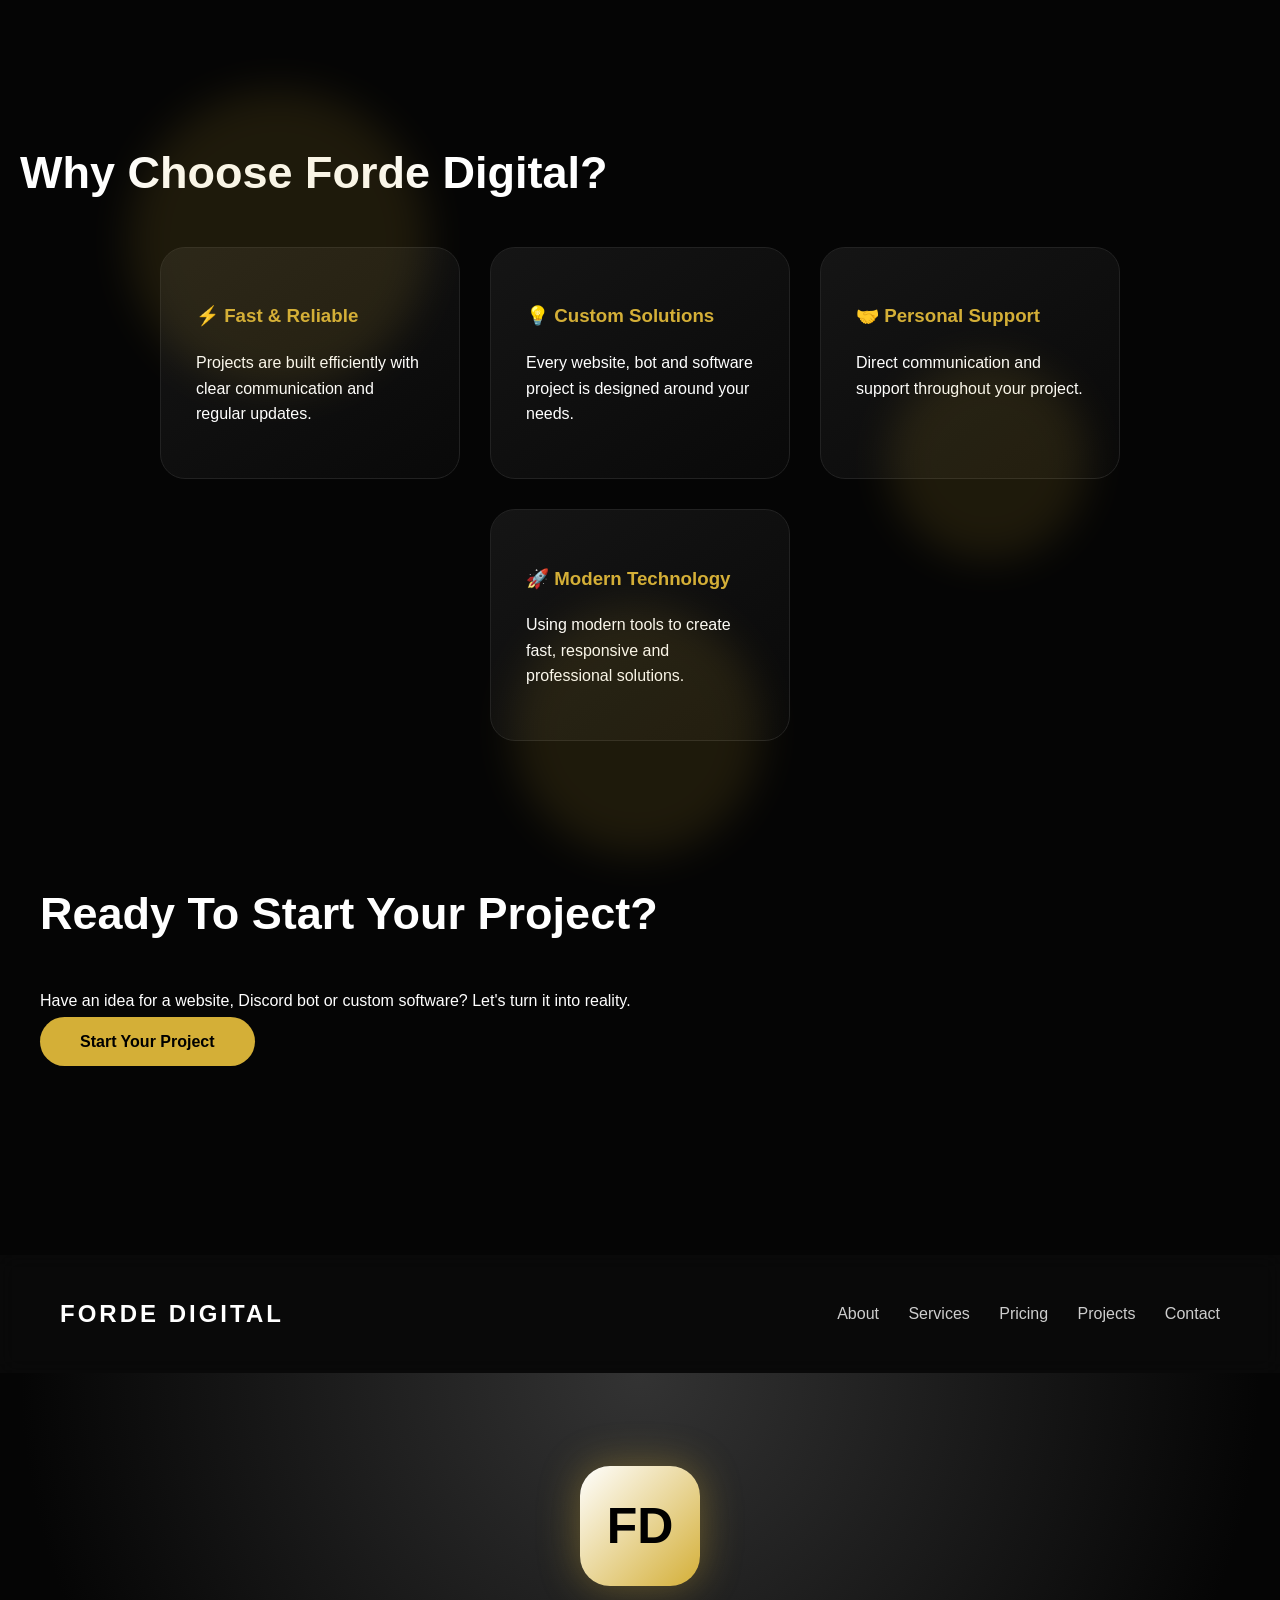
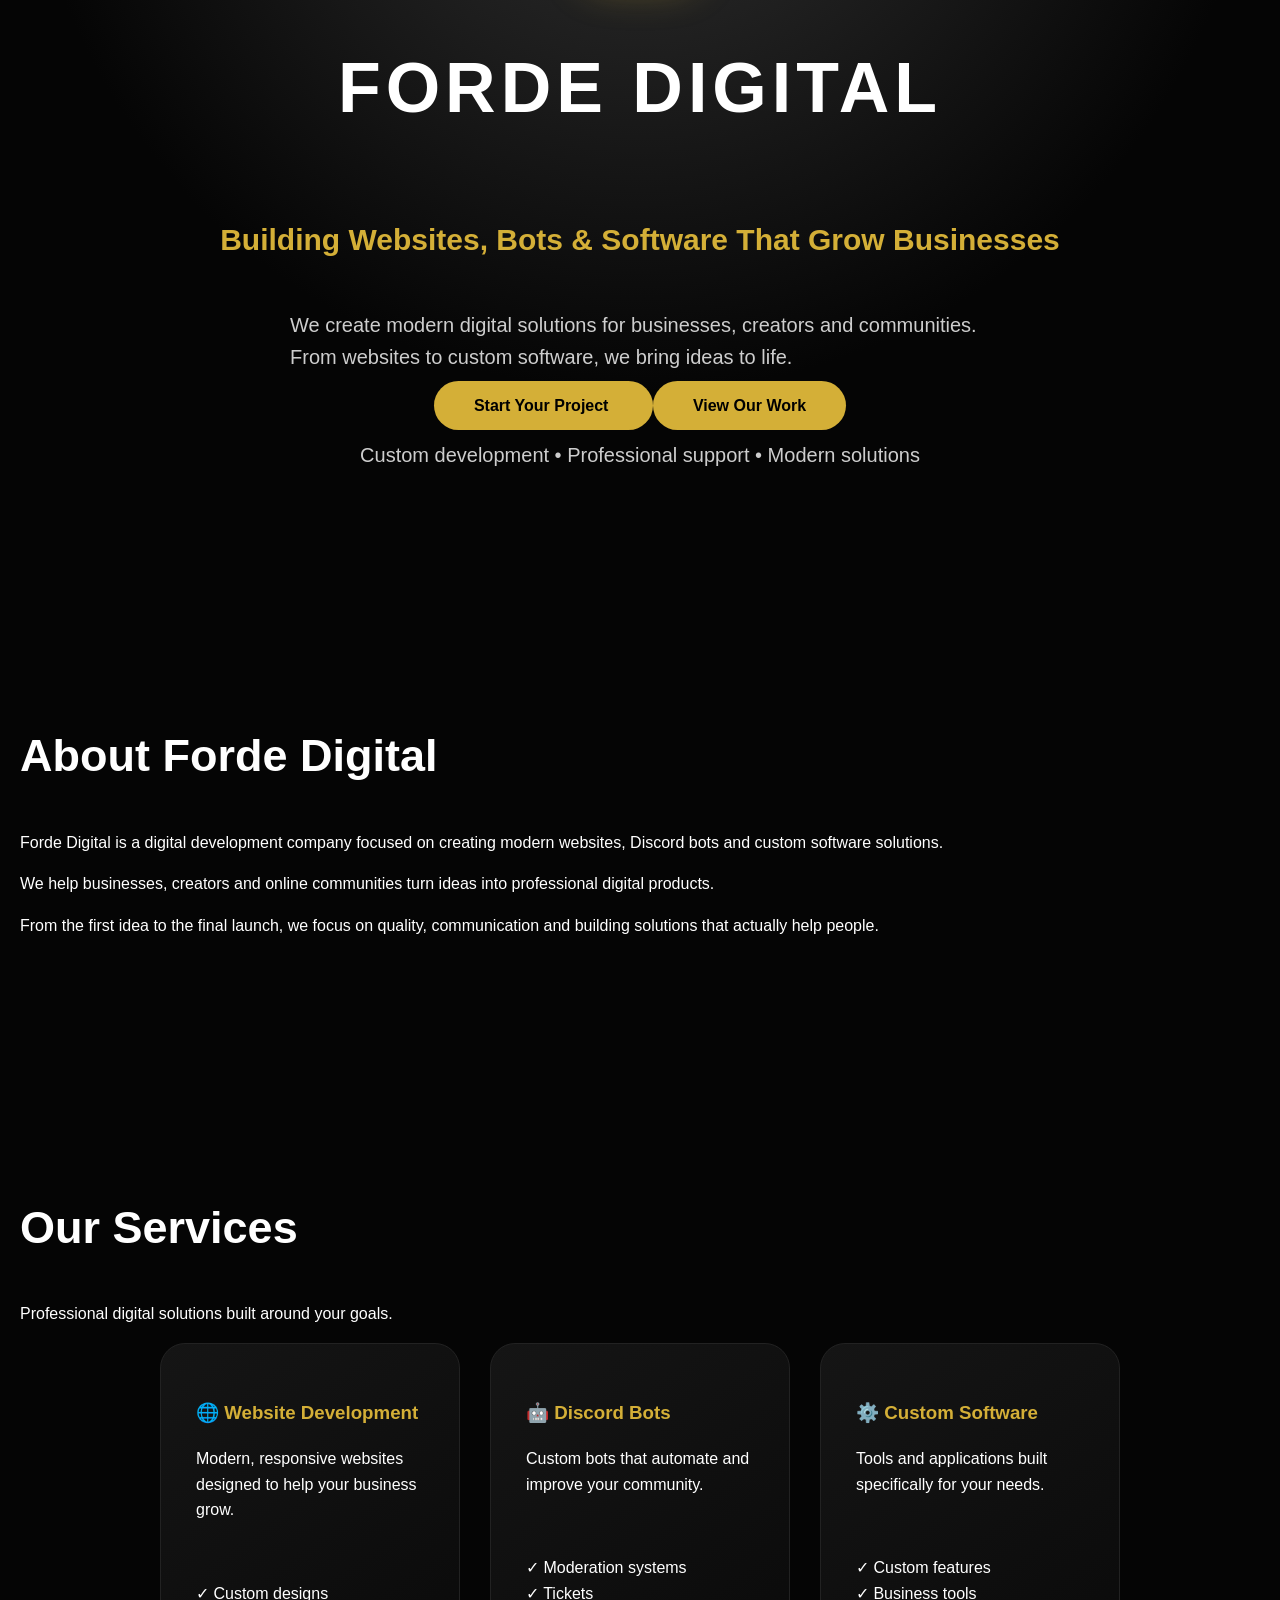
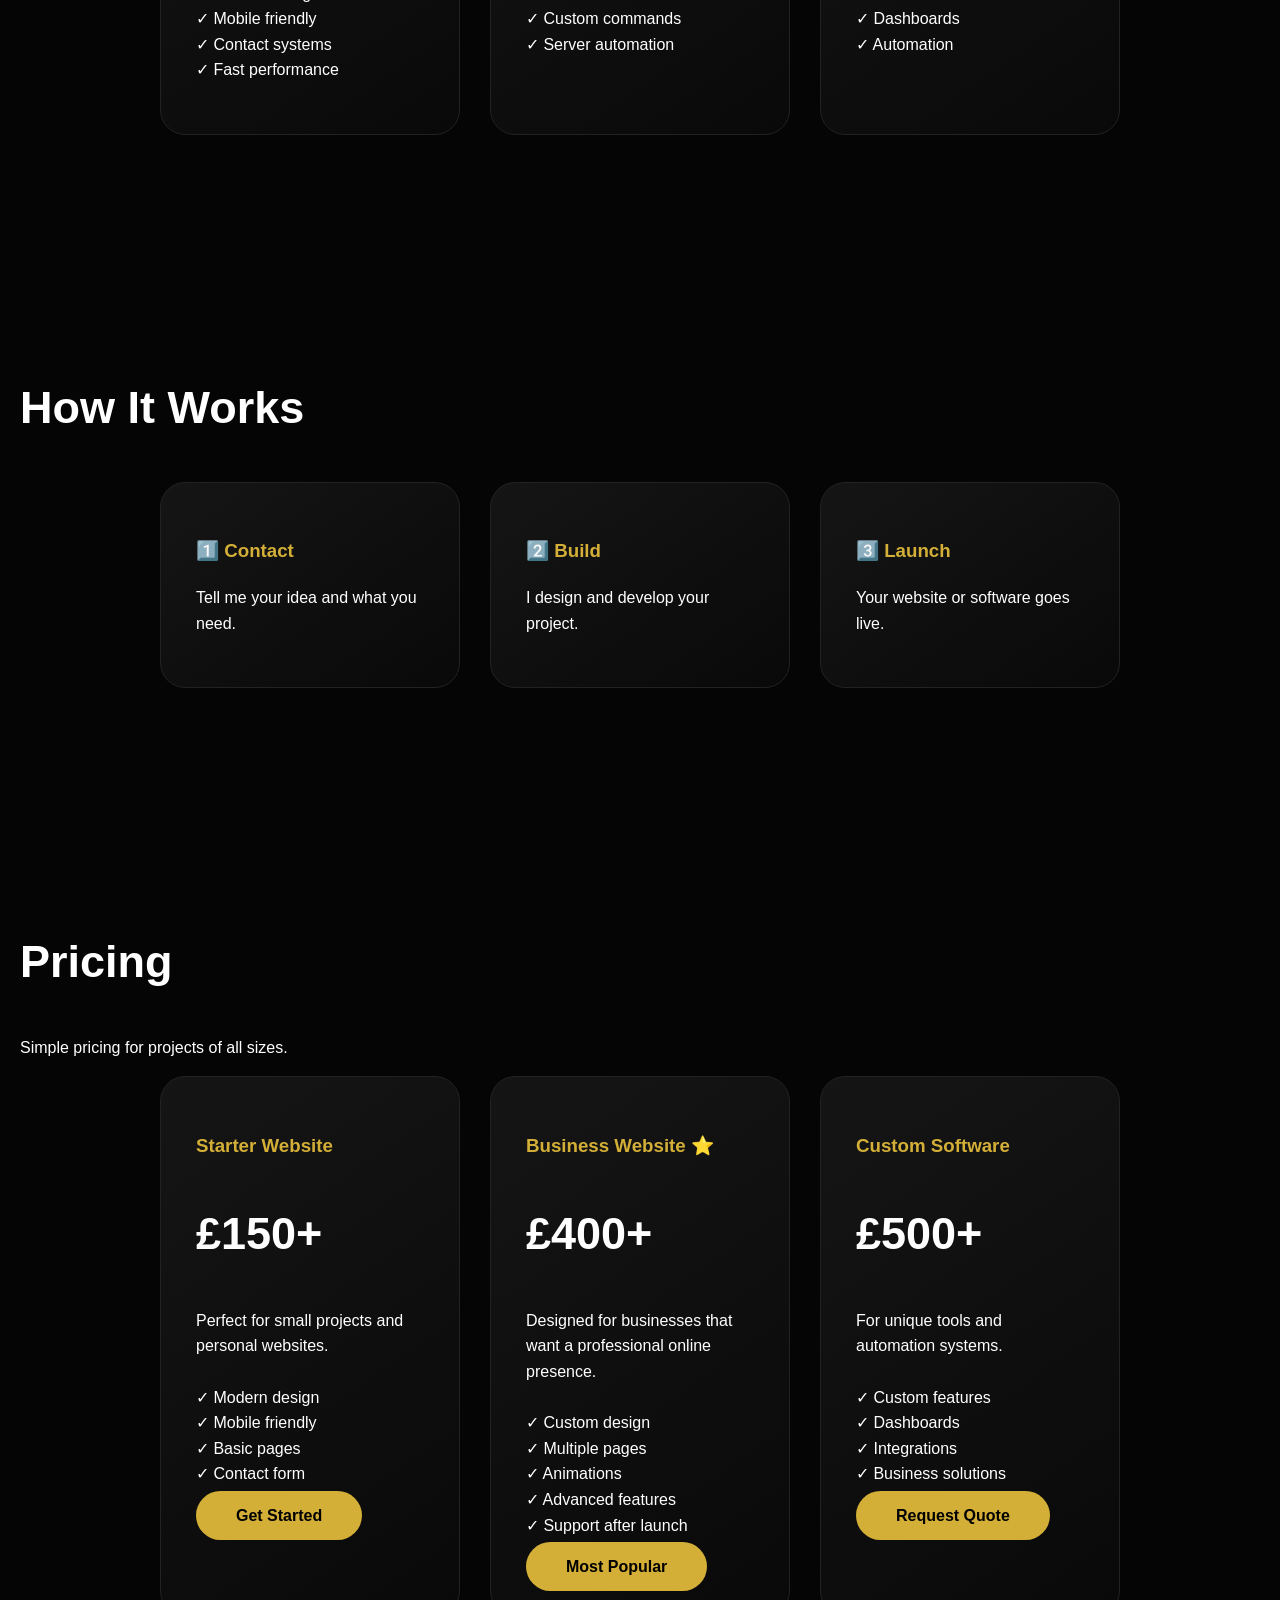
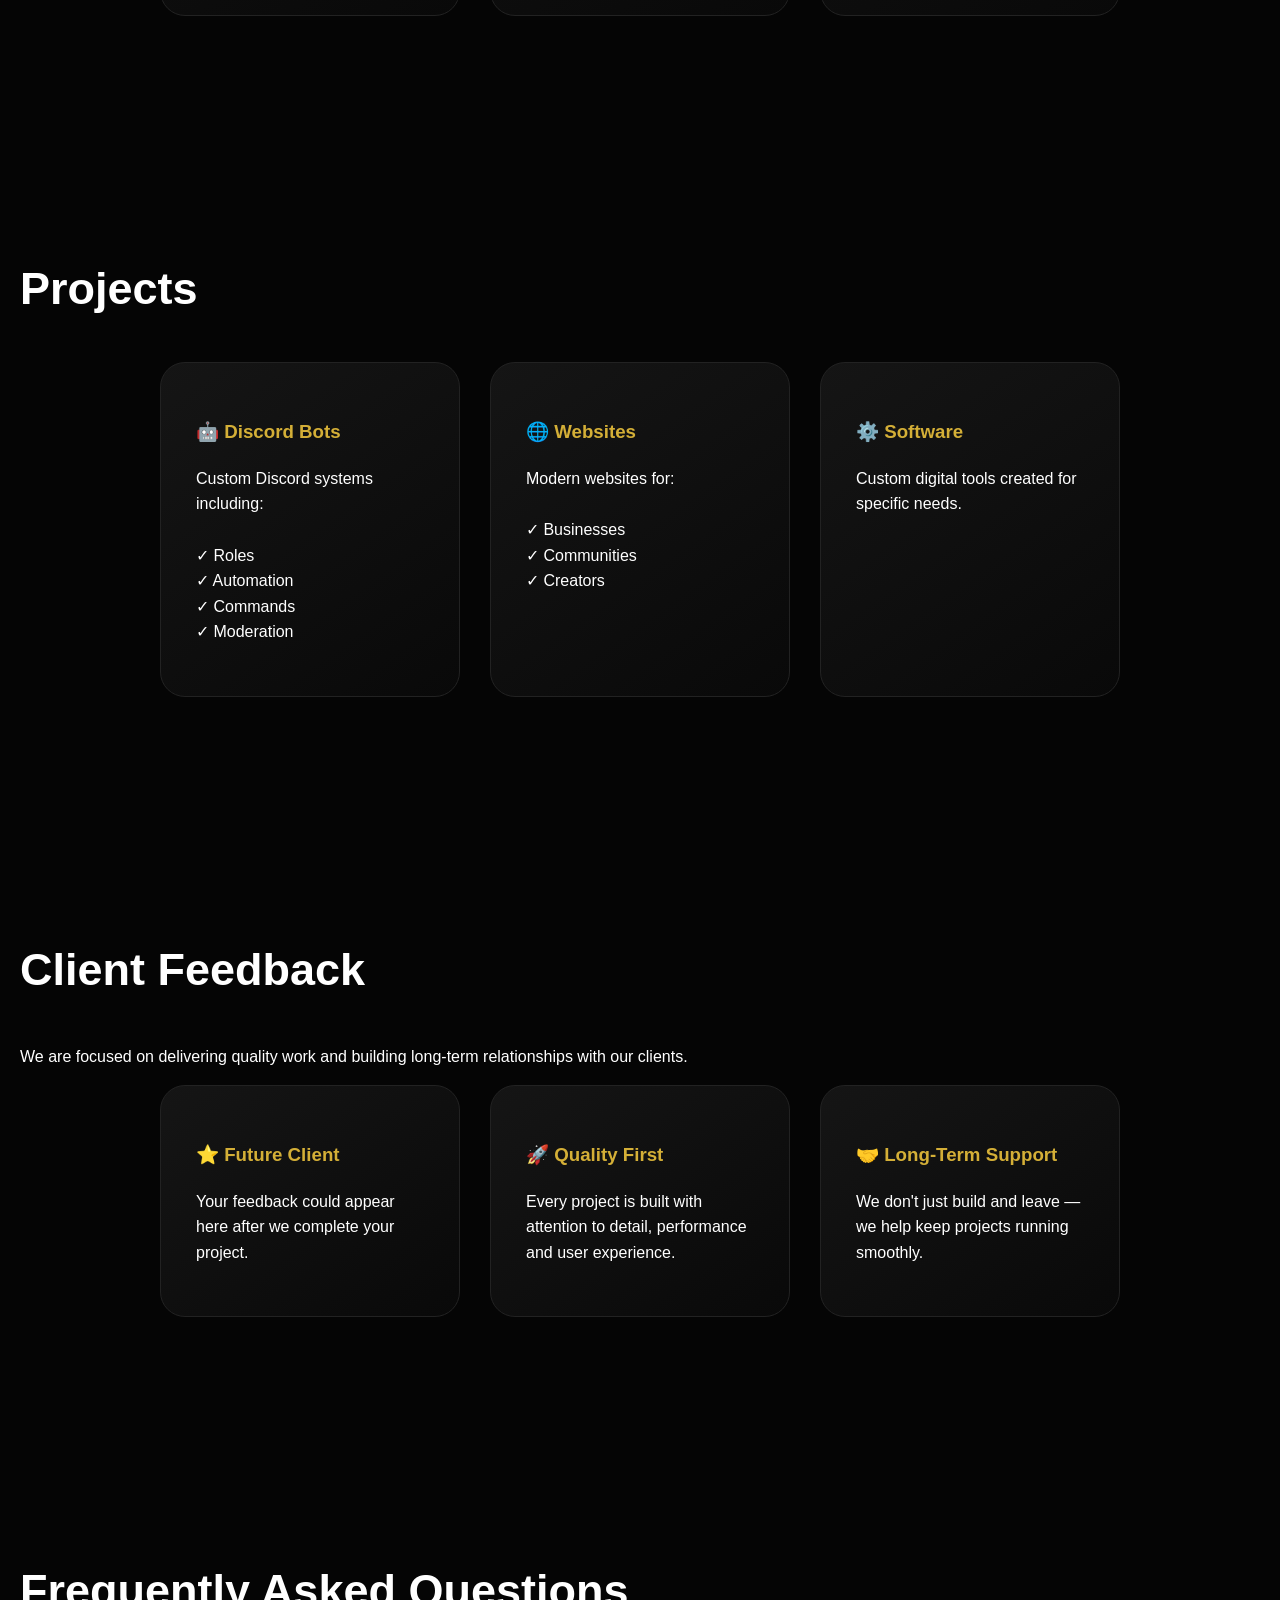
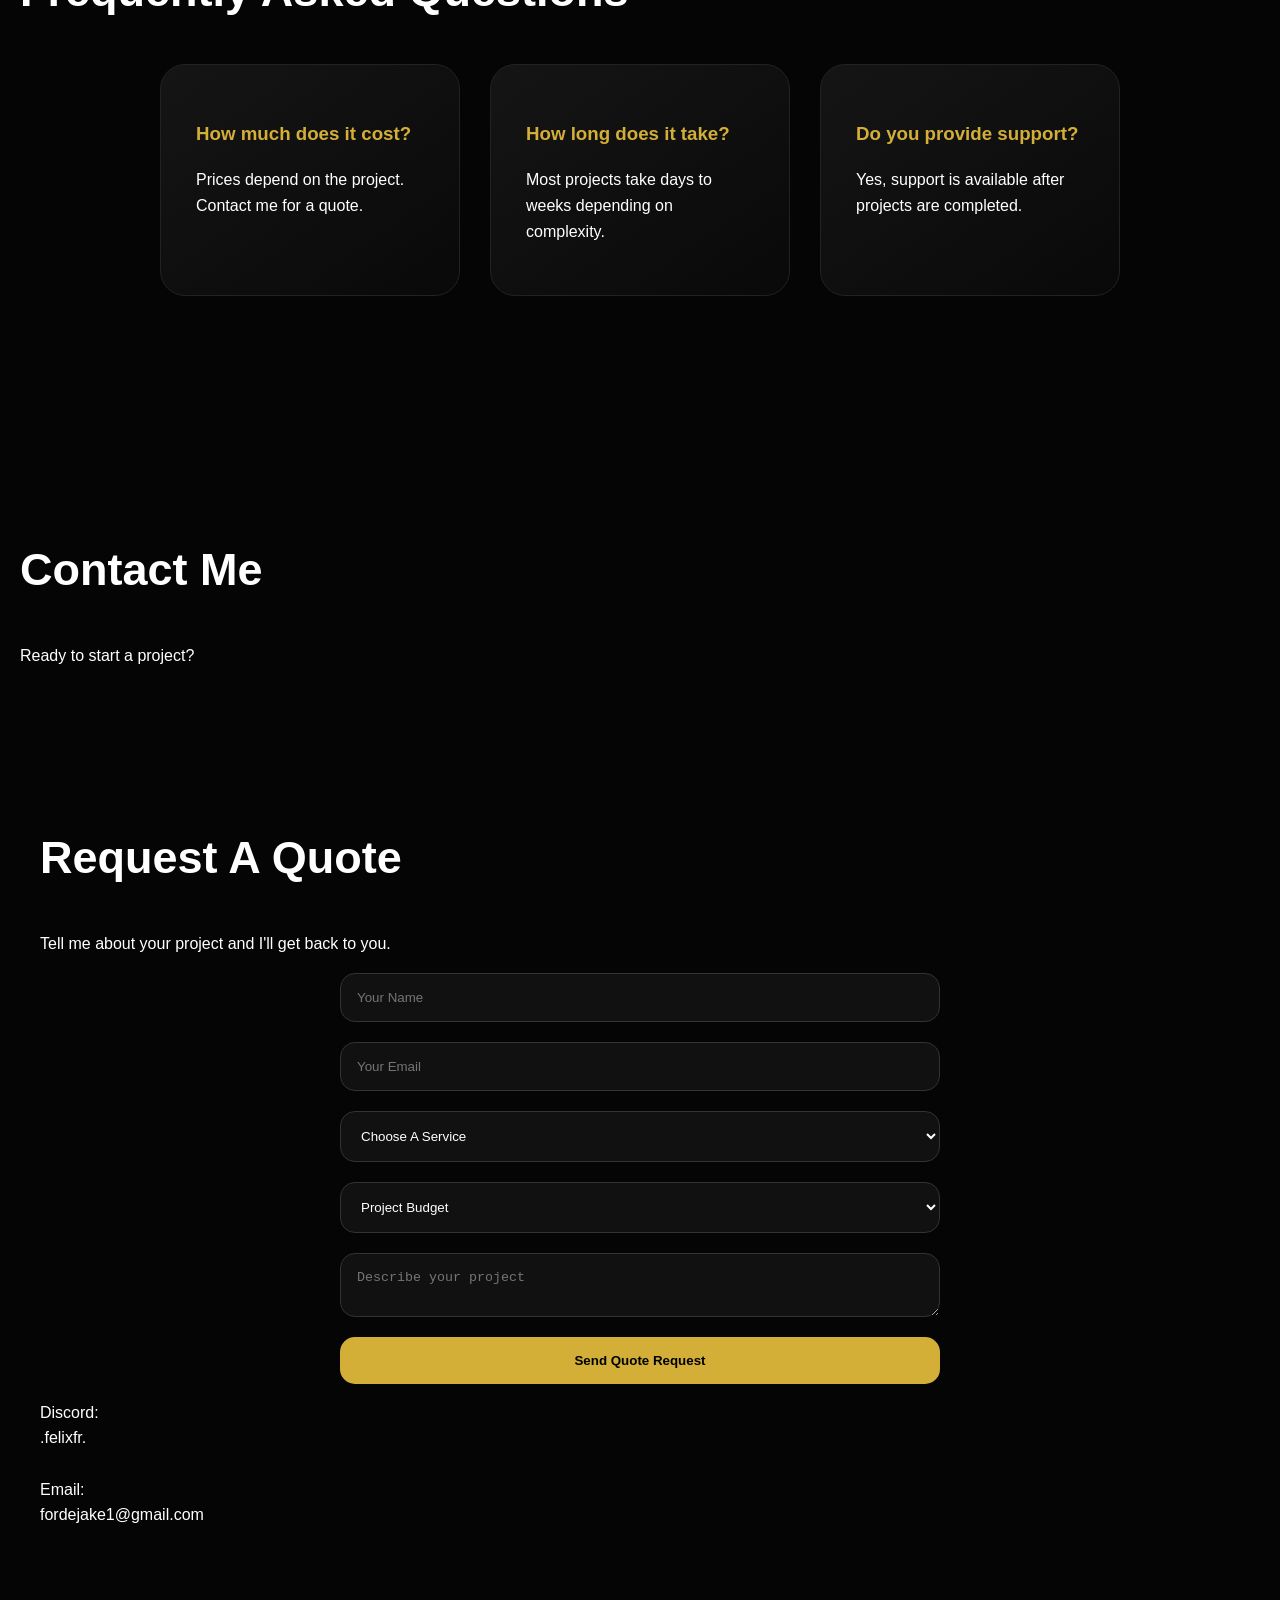
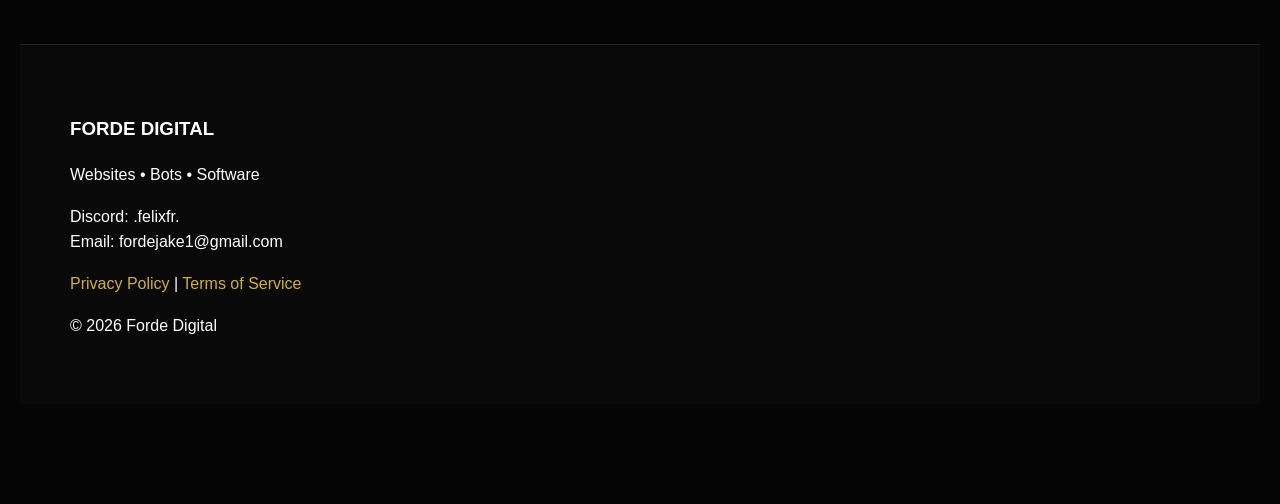
==== index.html @ 629dc79c "Added favicon" ====
<!DOCTYPE html>
<html>

<head>

<title>Forde Digital | Websites, Discord Bots & Software Development</title>


<meta name="description" content="Forde Digital creates modern websites, Discord bots and custom software solutions for businesses, creators and online communities.">


<meta name="keywords" content="Forde Digital, website development, web design, Discord bots, custom software, developer Ireland">


<meta name="author" content="Forde Digital">


<meta name="viewport" content="width=device-width, initial-scale=1.0">


<meta property="og:title" content="Forde Digital | Digital Solutions">


<meta property="og:description" content="Modern websites, Discord bots and custom software built for businesses and creators.">


<meta property="og:type" content="website">


<link rel="stylesheet" href="style.css">


</head>


<body>
 <section>

<h2>Why Choose Forde Digital?</h2>

<div class="cards">


<div class="card">

<h3>⚡ Fast & Reliable</h3>

<p>
Projects are built efficiently with clear communication and regular updates.
</p>

</div>



<div class="card">

<h3>💡 Custom Solutions</h3>

<p>
Every website, bot and software project is designed around your needs.
</p>

</div>



<div class="card">

<h3>🤝 Personal Support</h3>

<p>
Direct communication and support throughout your project.
</p>

</div>



<div class="card">

<h3>🚀 Modern Technology</h3>

<p>
Using modern tools to create fast, responsive and professional solutions.
</p>

</div>


</div>
<section>

<h2>Ready To Start Your Project?</h2>

<p>
Have an idea for a website, Discord bot or custom software?
Let's turn it into reality.
</p>


<a class="button" href="#contact">
Start Your Project
</a>


</section>
</section>
<head>

<!-- Your title -->
<title>Forde Digital | Websites, Discord Bots & Software Development</title>

<!-- Your SEO code -->

<!-- Google Analytics -->
<script async src="https://www.googletagmanager.com/gtag/js?id=G-E08TQ0BDH4"></script>

<script>
  window.dataLayer = window.dataLayer || [];
  function gtag(){dataLayer.push(arguments);}
  gtag('js', new Date());

  gtag('config', 'G-E08TQ0BDH4');
</script>

<head>

<title>Forde Digital | Websites, Bots & Software</title>

<link rel="icon" type="image/png" href="favicon.png">

<link rel="stylesheet" href="style.css">

</head>


<body>


<nav>

<h2>FORDE DIGITAL</h2>

<div>

<a href="#about">About</a>
<a href="#services">Services</a>
<a href="#pricing">Pricing</a>
<a href="#projects">Projects</a>
<a href="#contact">Contact</a>

</div>

</nav>




<header>
<div class="background-effects">

<div class="circle circle1"></div>

<div class="circle circle2"></div>

<div class="circle circle3"></div>

</div>
<div class="hero-glow"></div>


<div class="logo">
FD
</div>


<h1>
FORDE DIGITAL
</h1>


<h2>
Building Websites, Bots & Software That Grow Businesses
</h2>


<p>
We create modern digital solutions for businesses,
creators and communities. From websites to custom
software, we bring ideas to life.
</p>


<div class="hero-buttons">

<a class="button" href="#contact">
Start Your Project
</a>


<a class="button secondary" href="#projects">
View Our Work
</a>

</div>


<p class="trusted">
Custom development • Professional support • Modern solutions
</p>


</header>


<section id="about">

<h2>About Forde Digital</h2>


<div class="about-box">


<p>

Forde Digital is a digital development company
focused on creating modern websites, Discord bots
and custom software solutions.

</p>


<p>

We help businesses, creators and online communities
turn ideas into professional digital products.

</p>


<p>

From the first idea to the final launch, we focus on
quality, communication and building solutions that
actually help people.

</p>


</div>


</section>








<section id="services">

<h2>Our Services</h2>

<p>
Professional digital solutions built around your goals.
</p>


<div class="cards">


<div class="card">

<h3>🌐 Website Development</h3>

<p>
Modern, responsive websites designed to help your business grow.
</p>

<br>

<p>
✓ Custom designs<br>
✓ Mobile friendly<br>
✓ Contact systems<br>
✓ Fast performance
</p>

</div>




<div class="card">

<h3>🤖 Discord Bots</h3>

<p>
Custom bots that automate and improve your community.
</p>

<br>

<p>
✓ Moderation systems<br>
✓ Tickets<br>
✓ Custom commands<br>
✓ Server automation
</p>

</div>




<div class="card">

<h3>⚙️ Custom Software</h3>

<p>
Tools and applications built specifically for your needs.
</p>

<br>

<p>
✓ Custom features<br>
✓ Business tools<br>
✓ Dashboards<br>
✓ Automation
</p>

</div>


</div>


</section>






<section id="how">


<h2>How It Works</h2>


<div class="cards">


<div class="card">

<h3>1️⃣ Contact</h3>

<p>
Tell me your idea and what you need.
</p>

</div>



<div class="card">

<h3>2️⃣ Build</h3>

<p>
I design and develop your project.
</p>

</div>



<div class="card">

<h3>3️⃣ Launch</h3>

<p>
Your website or software goes live.
</p>

</div>


</div>


</section>







<section id="pricing">

<h2>Pricing</h2>

<p>
Simple pricing for projects of all sizes.
</p>


<div class="cards">


<div class="card">

<h3>Starter Website</h3>

<h2>£150+</h2>

<p>

Perfect for small projects and personal websites.

<br><br>

✓ Modern design<br>
✓ Mobile friendly<br>
✓ Basic pages<br>
✓ Contact form

</p>


<a class="button" href="#contact">
Get Started
</a>

</div>





<div class="card featured">

<h3>Business Website ⭐</h3>

<h2>£400+</h2>

<p>

Designed for businesses that want a professional online presence.

<br><br>

✓ Custom design<br>
✓ Multiple pages<br>
✓ Animations<br>
✓ Advanced features<br>
✓ Support after launch

</p>


<a class="button" href="#contact">
Most Popular
</a>

</div>





<div class="card">

<h3>Custom Software</h3>

<h2>£500+</h2>

<p>

For unique tools and automation systems.

<br><br>

✓ Custom features<br>
✓ Dashboards<br>
✓ Integrations<br>
✓ Business solutions

</p>


<a class="button" href="#contact">
Request Quote
</a>

</div>


</div>


</section>

<section id="projects">


<h2>Projects</h2>


<div class="cards">


<div class="card">

<h3>🤖 Discord Bots</h3>

<p>

Custom Discord systems including:

<br><br>

✓ Roles<br>
✓ Automation<br>
✓ Commands<br>
✓ Moderation

</p>

</div>





<div class="card">

<h3>🌐 Websites</h3>

<p>

Modern websites for:

<br><br>

✓ Businesses<br>
✓ Communities<br>
✓ Creators

</p>

</div>





<div class="card">

<h3>⚙️ Software</h3>

<p>

Custom digital tools created
for specific needs.

</p>

</div>



</div>


</section>





<section id="testimonials">

<h2>Client Feedback</h2>

<p>
We are focused on delivering quality work and building
long-term relationships with our clients.
</p>


<div class="cards">


<div class="card">

<h3>⭐ Future Client</h3>

<p>
Your feedback could appear here after we complete
your project.
</p>

</div>



<div class="card">

<h3>🚀 Quality First</h3>

<p>
Every project is built with attention to detail,
performance and user experience.
</p>

</div>



<div class="card">

<h3>🤝 Long-Term Support</h3>

<p>
We don't just build and leave — we help keep
projects running smoothly.
</p>

</div>


</div>


</section>


<section>


<h2>Frequently Asked Questions</h2>


<div class="cards">


<div class="card">

<h3>How much does it cost?</h3>

<p>
Prices depend on the project.
Contact me for a quote.
</p>

</div>



<div class="card">

<h3>How long does it take?</h3>

<p>
Most projects take days to weeks
depending on complexity.
</p>

</div>



<div class="card">

<h3>Do you provide support?</h3>

<p>
Yes, support is available after projects
are completed.
</p>

</div>


</div>


</section>







<section id="contact">


<h2>Contact Me</h2>


<p>
Ready to start a project?
</p>



<section id="contact">

<h2>Request A Quote</h2>

<p>
Tell me about your project and I'll get back to you.
</p>


<form class="contact-form" action="https://formspree.io/f/mrenodjp" method="POST">


<input 
type="text" 
name="name" 
placeholder="Your Name" 
required>


<input 
type="email" 
name="email" 
placeholder="Your Email" 
required>



<select name="service" required>

<option value="">
Choose A Service
</option>

<option>
Website Development
</option>

<option>
Discord Bot Development
</option>

<option>
Custom Software
</option>

</select>



<select name="budget" required>

<option value="">
Project Budget
</option>

<option>
Under £100
</option>

<option>
£100 - £300
</option>

<option>
£300 - £500
</option>

<option>
£500+
</option>

</select>



<textarea 
name="message" 
placeholder="Describe your project"
required></textarea>



<button type="submit">
Send Quote Request
</button>


</form>



<p>

Discord:
<br>
.felixfr.

<br><br>

Email:
<br>
fordejake1@gmail.com

</p>


</section>




<footer>

<h3>FORDE DIGITAL</h3>

<p>
Websites • Bots • Software
</p>


<p>

Discord:
.felixfr.

<br>

Email:
fordejake1@gmail.com

</p>


<p>

<a href="privacy.html">
Privacy Policy
</a>

|

<a href="terms.html">
Terms of Service
</a>

</p>


<p>
© 2026 Forde Digital
</p>

</footer>

<script src="script.js"></script>


</body>

</html>
---- style.css ----
* {
    box-sizing: border-box;
}

html {
    scroll-behavior: smooth;
}

body {
    margin: 0;
    font-family: "Inter", Arial, sans-serif;
    background: #050505;
    color: white;
    line-height: 1.6;
}


/* NAVBAR */

nav {
    display: flex;
    justify-content: space-between;
    align-items: center;

    padding: 20px 60px;

    background: rgba(10,10,10,0.8);

    backdrop-filter: blur(10px);

    position: sticky;
    top: 0;

    z-index: 100;
}


nav h2 {
    letter-spacing: 3px;
}


nav a {

    color: white;
    text-decoration: none;

    margin-left: 25px;

    opacity: 0.8;

}


nav a:hover {

    opacity: 1;
    color: #d4af37;

}



/* HERO */


header {

    min-height: 90vh;

    display: flex;

    flex-direction: column;

    justify-content: center;

    align-items: center;


    background:

    radial-gradient(circle at top, #333, #050505 60%);


}



.logo {

    width: 120px;
    height: 120px;


    display:flex;

    justify-content:center;

    align-items:center;


    background:

    linear-gradient(135deg,#ffffff,#d4af37);


    color:black;


    font-size:50px;

    font-weight:bold;


    border-radius:30px;


    box-shadow:

    0 0 40px rgba(212,175,55,0.4);


}



header h1 {

    font-size:70px;

    letter-spacing:5px;

}



header h2 {

    font-size:30px;

    color:#d4af37;

}



header p {

    max-width:700px;

    font-size:20px;

    opacity:0.8;

}





.button {

    margin-top:30px;

    padding:16px 40px;


    background:#d4af37;

    color:black;


    text-decoration:none;


    border-radius:50px;


    font-weight:bold;


    transition:.3s;


}



.button:hover {

    transform:translateY(-5px);

    box-shadow:

    0 10px 30px rgba(212,175,55,.4);

}




/* SECTIONS */


section {

    padding:100px 20px;

}


section h2 {

    font-size:45px;

}



/* CARDS */


.cards {

    display:flex;

    justify-content:center;

    gap:30px;

    flex-wrap:wrap;

}



.card {


    background:

    linear-gradient(145deg,#151515,#090909);


    border:1px solid #222;


    padding:35px;


    width:300px;


    border-radius:25px;


    transition:.3s;


}



.card:hover {


    transform:translateY(-10px);


    border-color:#d4af37;


}




.card h3 {

    color:#d4af37;

}





/* FORM */


.contact-form {

    max-width:600px;

    margin:auto;


    display:flex;

    flex-direction:column;

    gap:20px;


}


.contact-form input,
.contact-form textarea,
.contact-form select {


    background:#111;


    color:white;


    border:1px solid #333;


    padding:16px;


    border-radius:15px;


}



.contact-form button {


    background:#d4af37;


    color:black;


    padding:16px;


    border:none;


    border-radius:15px;


    font-weight:bold;


    cursor:pointer;


}





footer {


    background:#090909;


    padding:50px;


    border-top:1px solid #222;


}



footer a {

    color:#d4af37;

    text-decoration:none;

}





@media(max-width:700px){


    body {
        overflow-x:hidden;
    }



    nav {

        padding:20px;

        flex-direction:column;

        gap:20px;

        text-align:center;

    }



    nav h2 {

        font-size:22px;

    }



    nav a {

        margin:8px;

        font-size:14px;

    }





    header {

        min-height:80vh;

        padding:40px 20px;

        text-align:center;

    }




    .logo {

        width:90px;

        height:90px;

        font-size:35px;

    }





    header h1 {

        font-size:38px;

        letter-spacing:2px;

    }




    header h2 {

        font-size:22px;

    }




    header p {

        font-size:16px;

    }





    .hero-buttons {

        flex-direction:column;

        width:100%;

    }




    .button {

        width:100%;

        max-width:300px;

        margin:auto;

    }





    section {

        padding:60px 20px;

    }




    section h2 {

        font-size:32px;

    }




    .cards {

        flex-direction:column;

        align-items:center;

    }




    .card {

        width:100%;

        max-width:350px;

    }





    .featured {

        transform:none;

    }





    .contact-form {

        width:100%;

    }




    footer {

        padding:30px 20px;

        font-size:14px;

    }


}
/* Animated Background Effects */


header {

    overflow:hidden;

}


.background-effects {

    position:absolute;

    inset:0;

    pointer-events:none;

    z-index:0;

}



.circle {

    position:absolute;

    border-radius:50%;

    background:#d4af37;

    opacity:0.12;

    filter:blur(20px);

    animation:float 10s infinite ease-in-out;

}



.circle1 {

    width:300px;

    height:300px;

    top:10%;

    left:10%;

}



.circle2 {

    width:200px;

    height:200px;

    right:15%;

    top:40%;

    animation-delay:2s;

}



.circle3 {

    width:250px;

    height:250px;

    bottom:5%;

    left:40%;

    animation-delay:4s;

}



@keyframes float {


0% {

    transform:translateY(0px);

}



50% {

    transform:translateY(-40px);

}



100% {

    transform:translateY(0px);

}


}



/* Keep hero content above effects */


header > *:not(.background-effects) {

    position:relative;

    z-index:1;

}
---- style.css ----
* {
    box-sizing: border-box;
}

html {
    scroll-behavior: smooth;
}

body {
    margin: 0;
    font-family: "Inter", Arial, sans-serif;
    background: #050505;
    color: white;
    line-height: 1.6;
}


/* NAVBAR */

nav {
    display: flex;
    justify-content: space-between;
    align-items: center;

    padding: 20px 60px;

    background: rgba(10,10,10,0.8);

    backdrop-filter: blur(10px);

    position: sticky;
    top: 0;

    z-index: 100;
}


nav h2 {
    letter-spacing: 3px;
}


nav a {

    color: white;
    text-decoration: none;

    margin-left: 25px;

    opacity: 0.8;

}


nav a:hover {

    opacity: 1;
    color: #d4af37;

}



/* HERO */


header {

    min-height: 90vh;

    display: flex;

    flex-direction: column;

    justify-content: center;

    align-items: center;


    background:

    radial-gradient(circle at top, #333, #050505 60%);


}



.logo {

    width: 120px;
    height: 120px;


    display:flex;

    justify-content:center;

    align-items:center;


    background:

    linear-gradient(135deg,#ffffff,#d4af37);


    color:black;


    font-size:50px;

    font-weight:bold;


    border-radius:30px;


    box-shadow:

    0 0 40px rgba(212,175,55,0.4);


}



header h1 {

    font-size:70px;

    letter-spacing:5px;

}



header h2 {

    font-size:30px;

    color:#d4af37;

}



header p {

    max-width:700px;

    font-size:20px;

    opacity:0.8;

}





.button {

    margin-top:30px;

    padding:16px 40px;


    background:#d4af37;

    color:black;


    text-decoration:none;


    border-radius:50px;


    font-weight:bold;


    transition:.3s;


}



.button:hover {

    transform:translateY(-5px);

    box-shadow:

    0 10px 30px rgba(212,175,55,.4);

}




/* SECTIONS */


section {

    padding:100px 20px;

}


section h2 {

    font-size:45px;

}



/* CARDS */


.cards {

    display:flex;

    justify-content:center;

    gap:30px;

    flex-wrap:wrap;

}



.card {


    background:

    linear-gradient(145deg,#151515,#090909);


    border:1px solid #222;


    padding:35px;


    width:300px;


    border-radius:25px;


    transition:.3s;


}



.card:hover {


    transform:translateY(-10px);


    border-color:#d4af37;


}




.card h3 {

    color:#d4af37;

}





/* FORM */


.contact-form {

    max-width:600px;

    margin:auto;


    display:flex;

    flex-direction:column;

    gap:20px;


}


.contact-form input,
.contact-form textarea,
.contact-form select {


    background:#111;


    color:white;


    border:1px solid #333;


    padding:16px;


    border-radius:15px;


}



.contact-form button {


    background:#d4af37;


    color:black;


    padding:16px;


    border:none;


    border-radius:15px;


    font-weight:bold;


    cursor:pointer;


}





footer {


    background:#090909;


    padding:50px;


    border-top:1px solid #222;


}



footer a {

    color:#d4af37;

    text-decoration:none;

}





@media(max-width:700px){


    body {
        overflow-x:hidden;
    }



    nav {

        padding:20px;

        flex-direction:column;

        gap:20px;

        text-align:center;

    }



    nav h2 {

        font-size:22px;

    }



    nav a {

        margin:8px;

        font-size:14px;

    }





    header {

        min-height:80vh;

        padding:40px 20px;

        text-align:center;

    }




    .logo {

        width:90px;

        height:90px;

        font-size:35px;

    }





    header h1 {

        font-size:38px;

        letter-spacing:2px;

    }




    header h2 {

        font-size:22px;

    }




    header p {

        font-size:16px;

    }





    .hero-buttons {

        flex-direction:column;

        width:100%;

    }




    .button {

        width:100%;

        max-width:300px;

        margin:auto;

    }





    section {

        padding:60px 20px;

    }




    section h2 {

        font-size:32px;

    }




    .cards {

        flex-direction:column;

        align-items:center;

    }




    .card {

        width:100%;

        max-width:350px;

    }





    .featured {

        transform:none;

    }





    .contact-form {

        width:100%;

    }




    footer {

        padding:30px 20px;

        font-size:14px;

    }


}
/* Animated Background Effects */


header {

    overflow:hidden;

}


.background-effects {

    position:absolute;

    inset:0;

    pointer-events:none;

    z-index:0;

}



.circle {

    position:absolute;

    border-radius:50%;

    background:#d4af37;

    opacity:0.12;

    filter:blur(20px);

    animation:float 10s infinite ease-in-out;

}



.circle1 {

    width:300px;

    height:300px;

    top:10%;

    left:10%;

}



.circle2 {

    width:200px;

    height:200px;

    right:15%;

    top:40%;

    animation-delay:2s;

}



.circle3 {

    width:250px;

    height:250px;

    bottom:5%;

    left:40%;

    animation-delay:4s;

}



@keyframes float {


0% {

    transform:translateY(0px);

}



50% {

    transform:translateY(-40px);

}



100% {

    transform:translateY(0px);

}


}



/* Keep hero content above effects */


header > *:not(.background-effects) {

    position:relative;

    z-index:1;

}
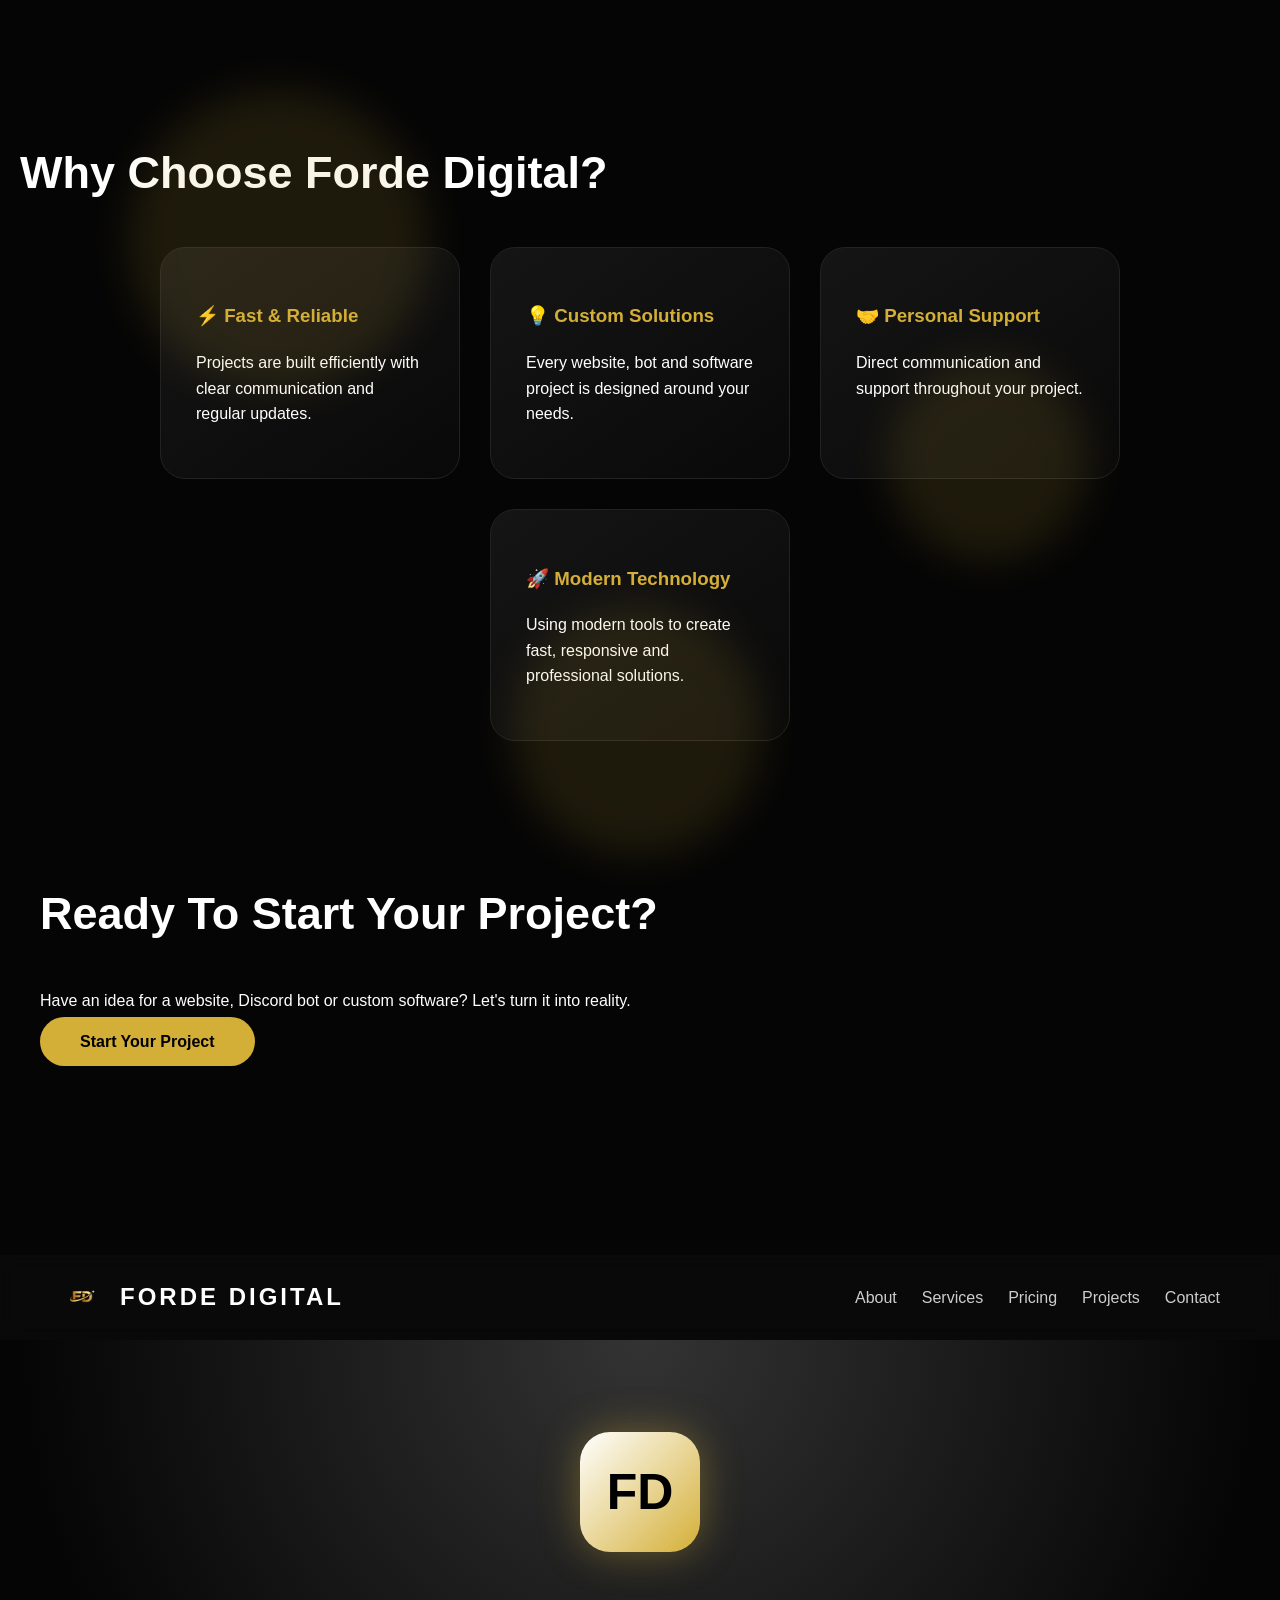
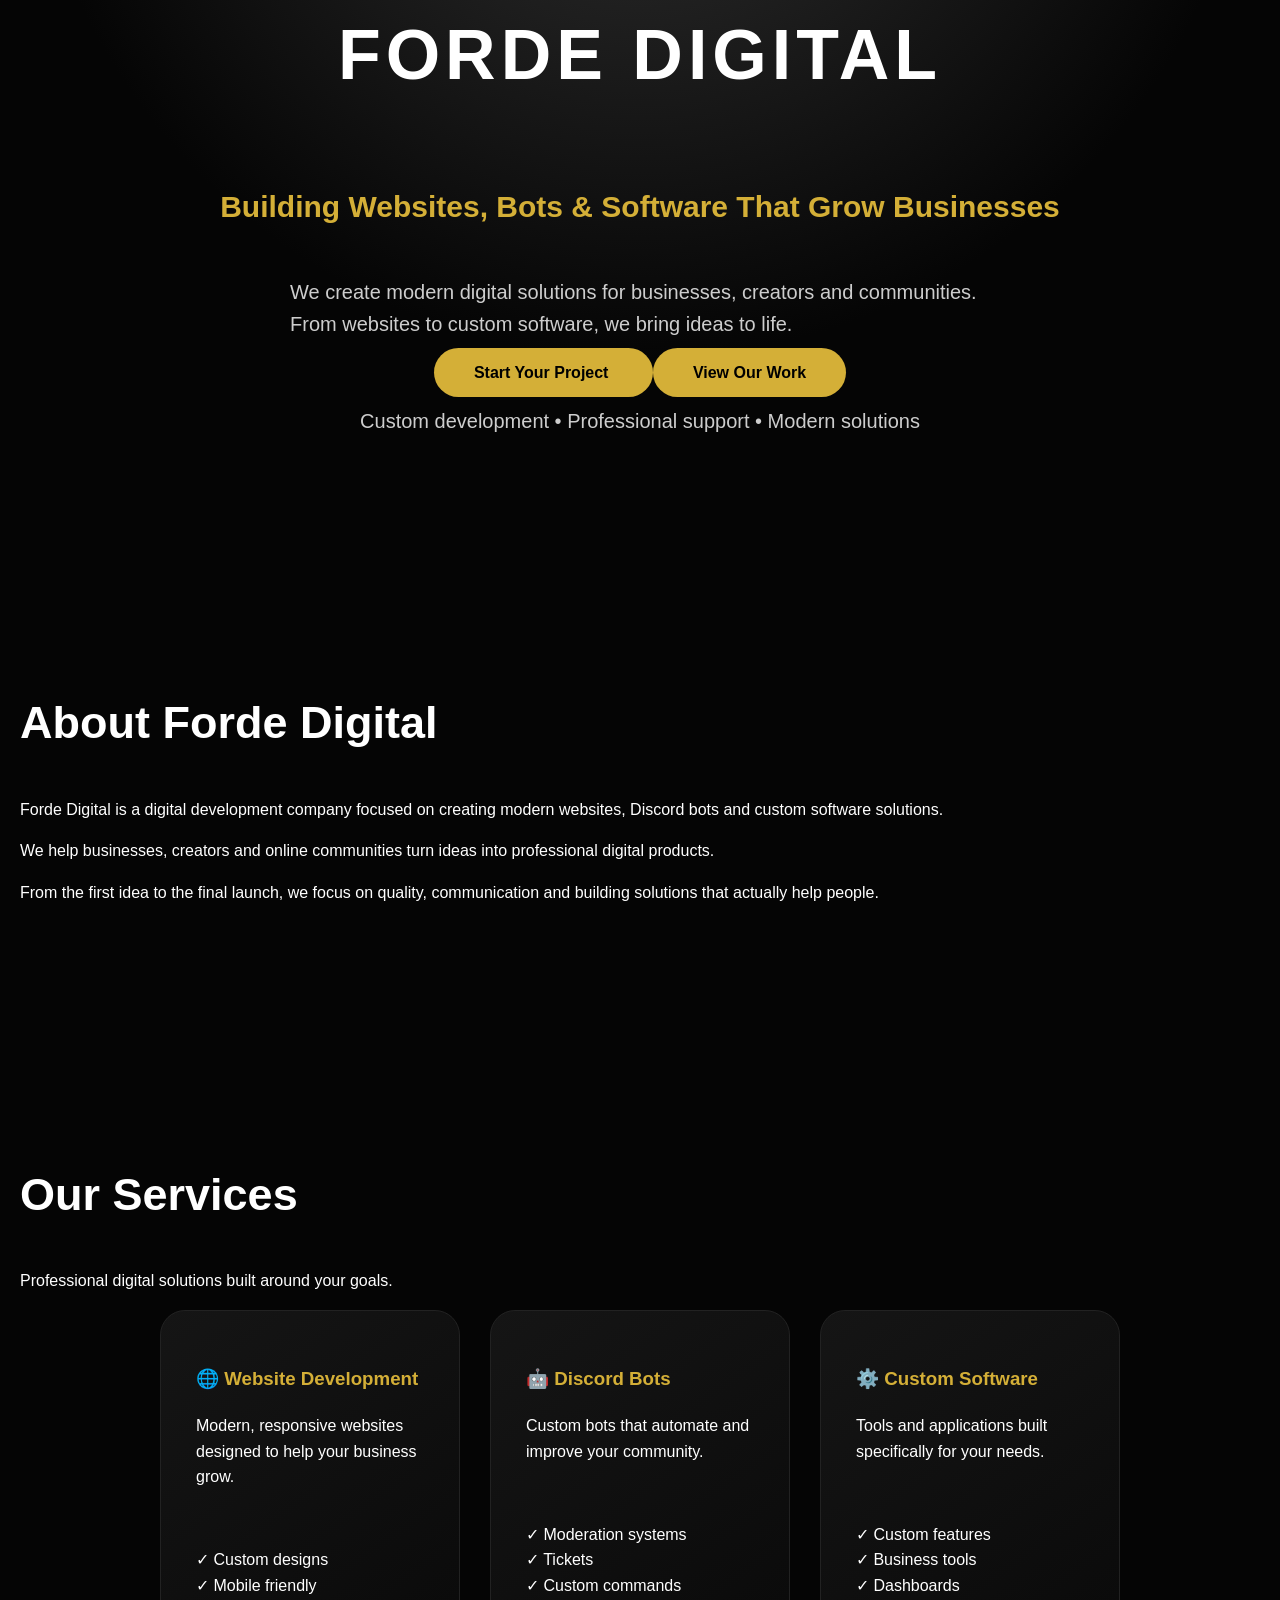
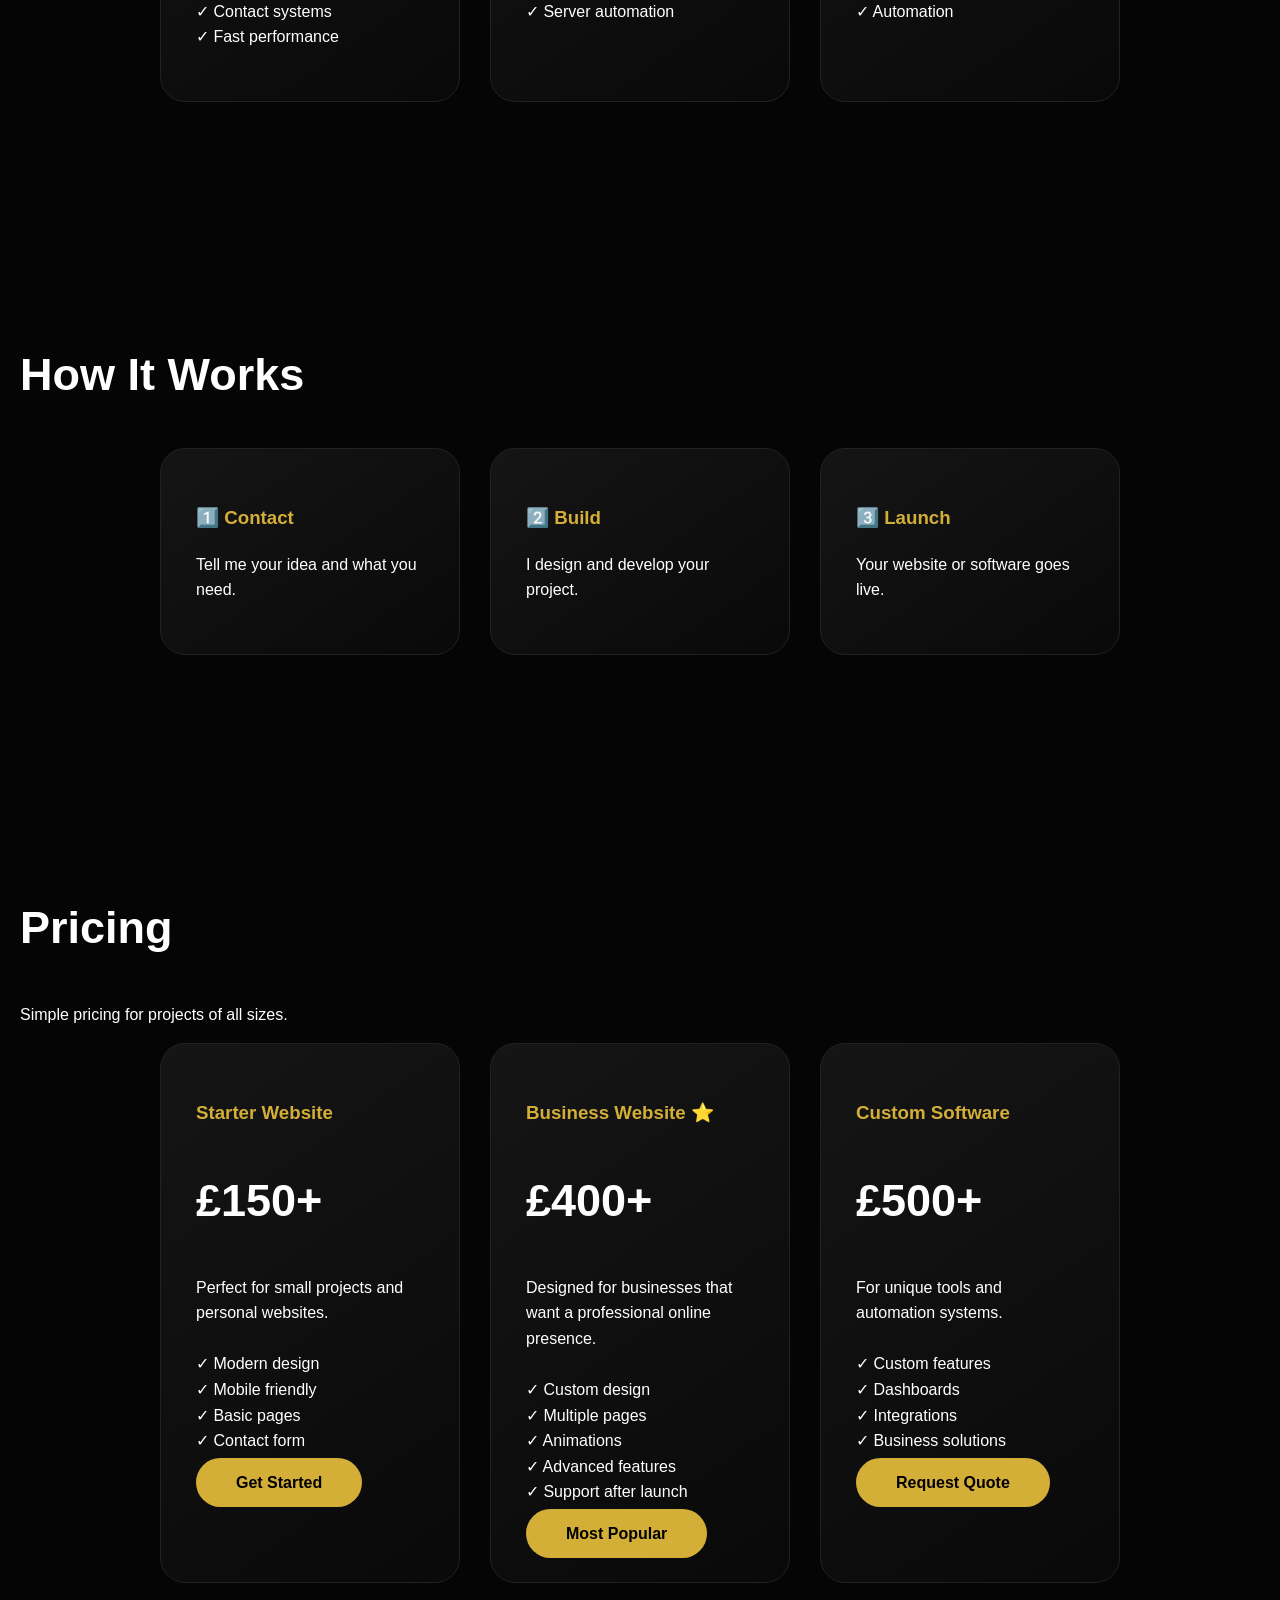
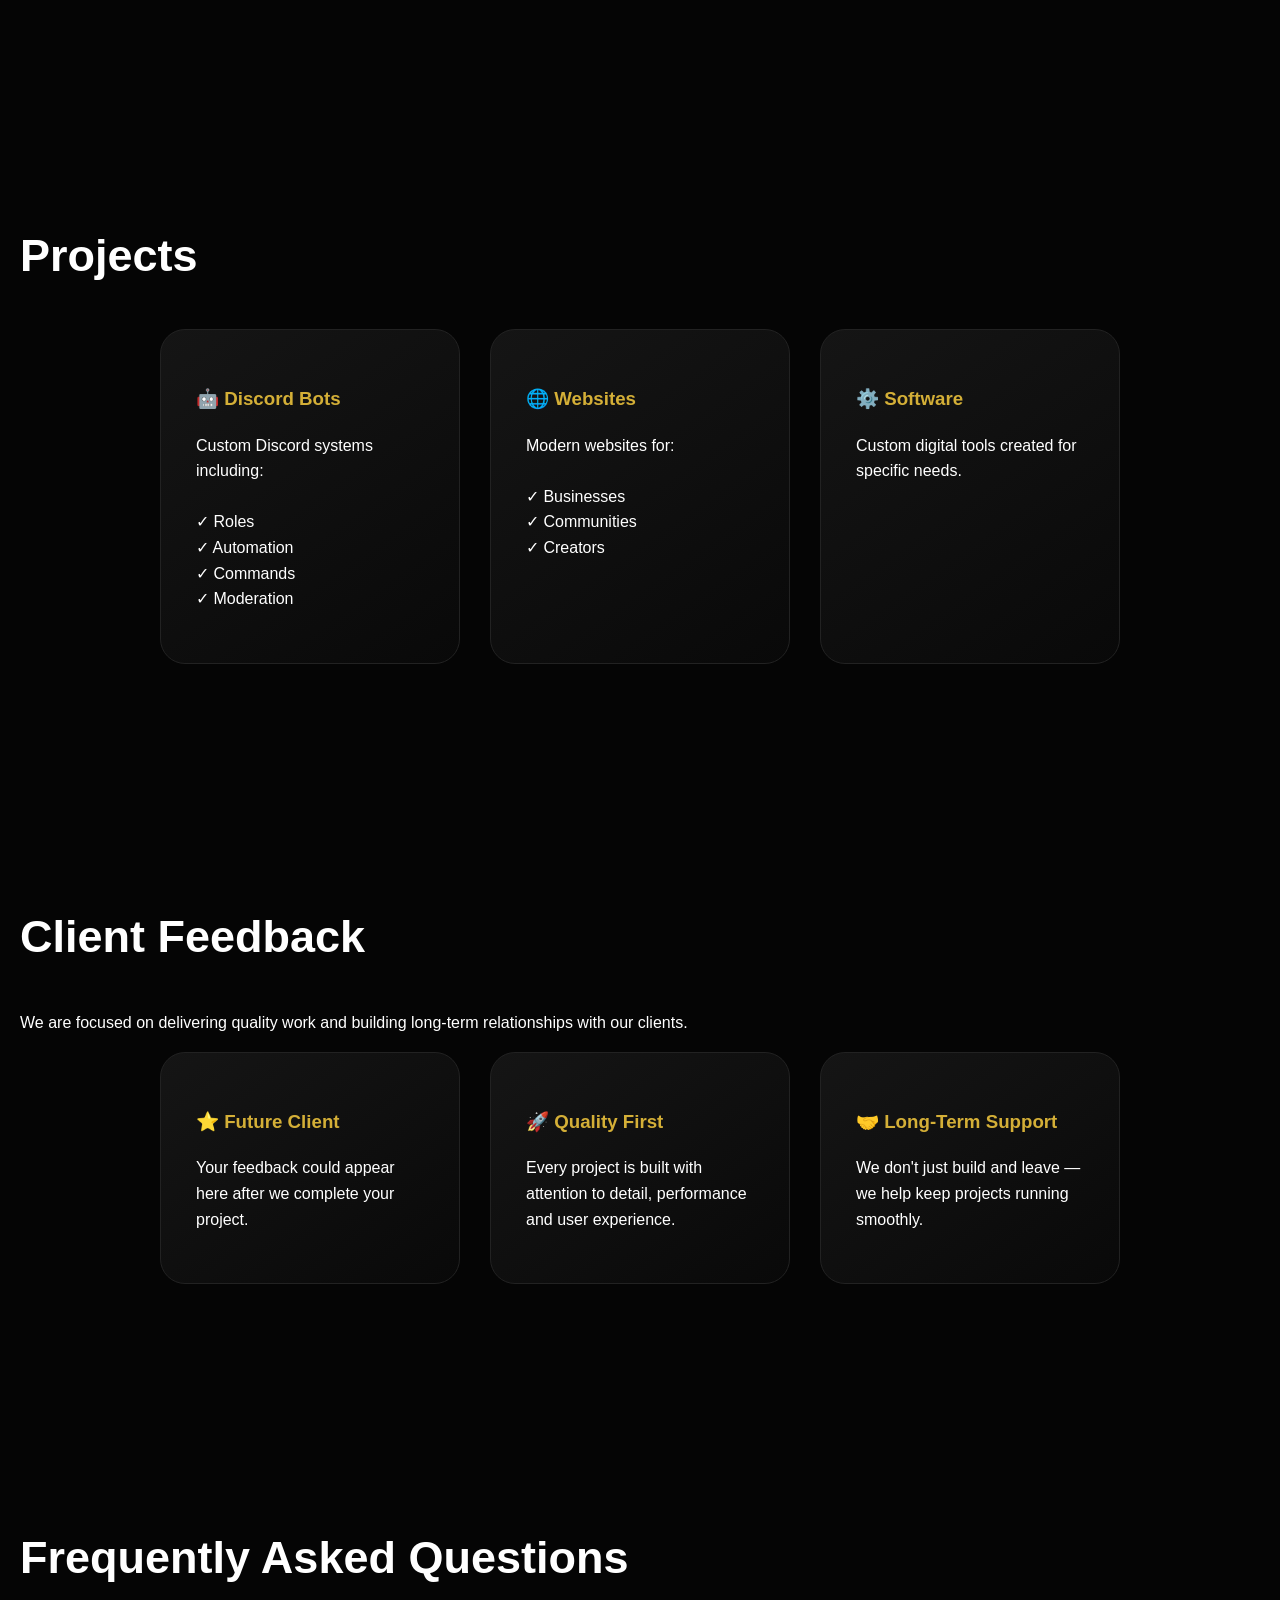
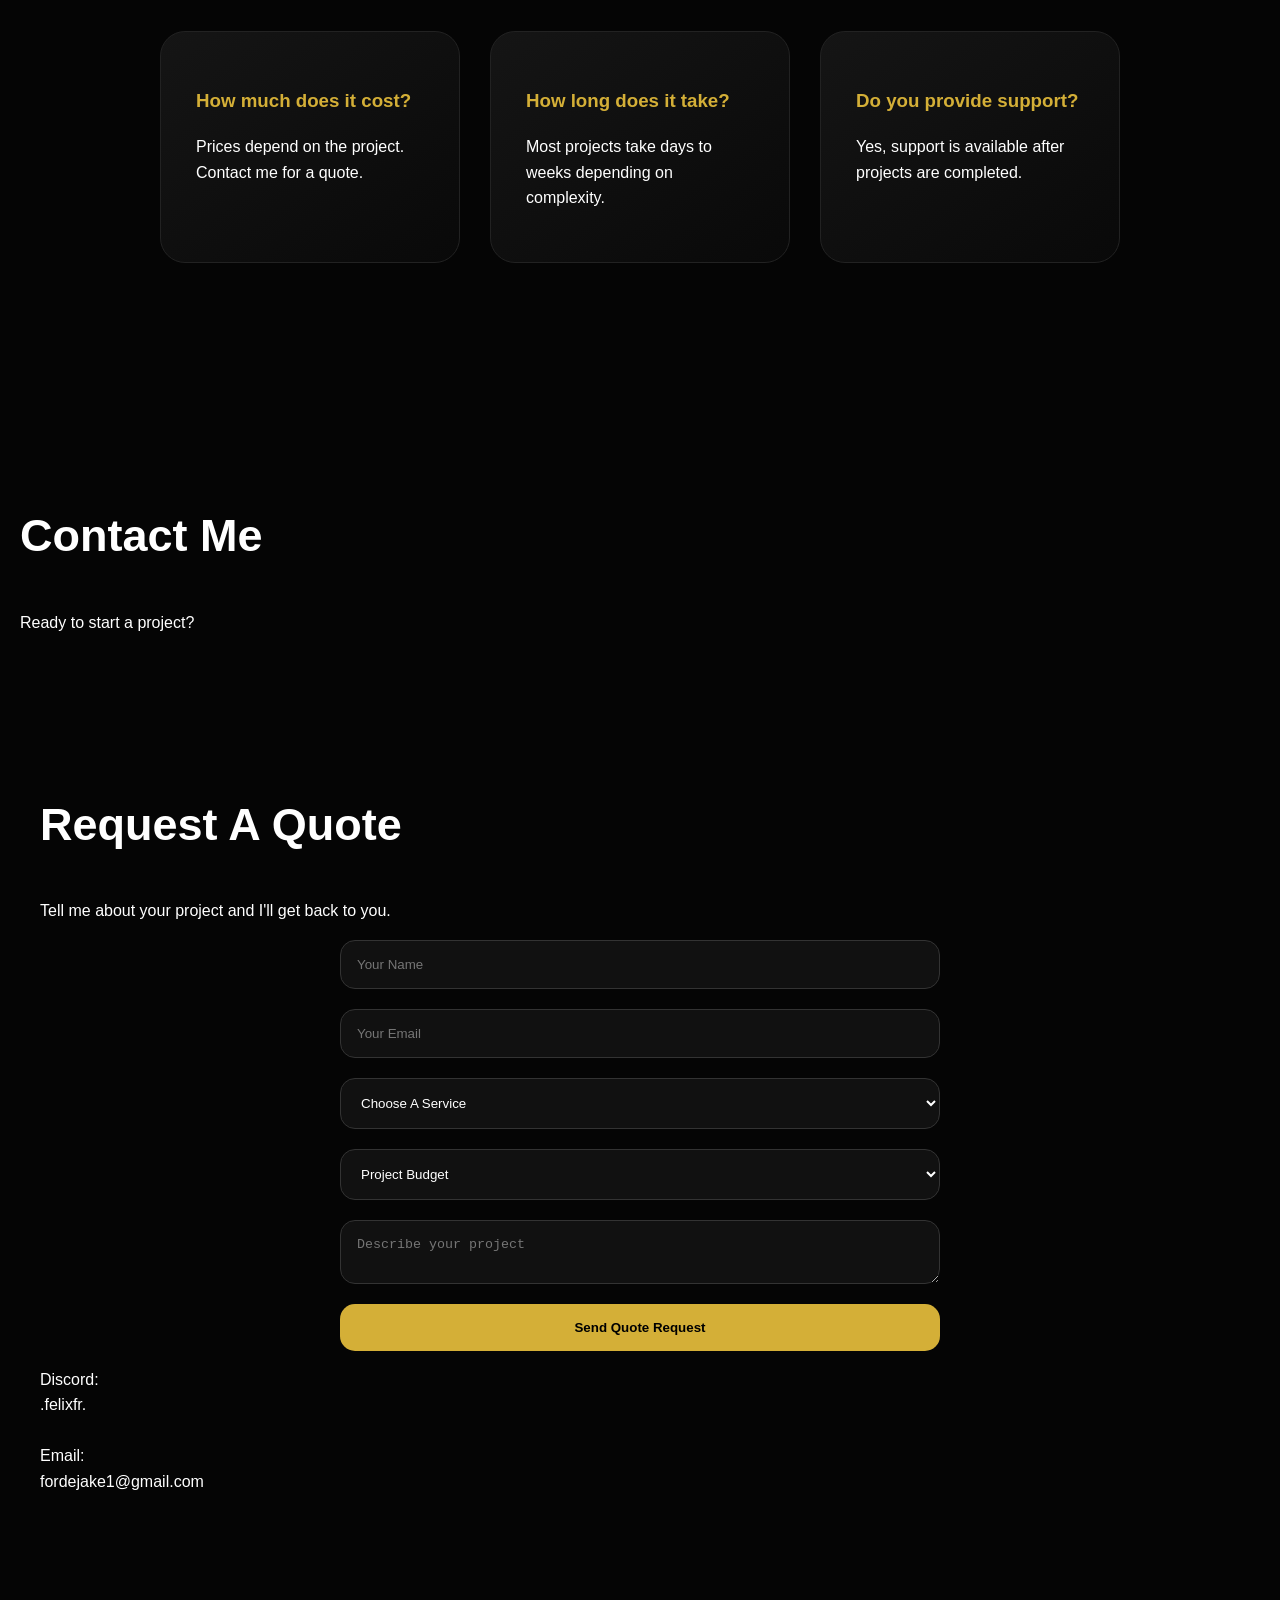
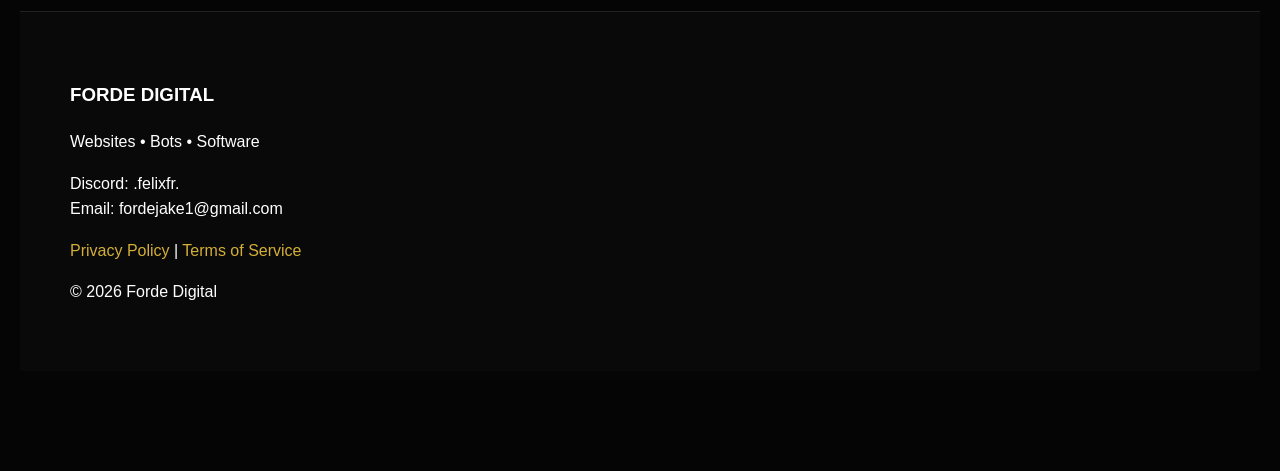
==== commit 084b1142: "Improved navbar branding" ====
--- a/index.html
+++ b/index.html
@@ -140,9 +140,16 @@
 
 <nav>
 
+<div class="brand">
+
+<img src="favicon.png" alt="Forde Digital Logo">
+
 <h2>FORDE DIGITAL</h2>
 
-<div>
+</div>
+
+
+<div class="nav-links">
 
 <a href="#about">About</a>
 <a href="#services">Services</a>
@@ -156,7 +163,6 @@
 
 
 
-
 <header>
 <div class="background-effects">
 
--- a/style.css
+++ b/style.css
@@ -709,4 +709,41 @@
 
     z-index:1;
 
+}
+/* NAVBAR BRAND */
+
+.brand {
+
+    display:flex;
+    align-items:center;
+    gap:15px;
+
+}
+
+
+.brand img {
+
+    width:45px;
+    height:45px;
+
+    border-radius:12px;
+
+}
+
+
+.brand h2 {
+
+    margin:0;
+    letter-spacing:3px;
+
+}
+
+
+/* NAV LINKS */
+
+.nav-links {
+
+    display:flex;
+    align-items:center;
+
 }
--- a/style.css
+++ b/style.css
@@ -709,4 +709,41 @@
 
     z-index:1;
 
+}
+/* NAVBAR BRAND */
+
+.brand {
+
+    display:flex;
+    align-items:center;
+    gap:15px;
+
+}
+
+
+.brand img {
+
+    width:45px;
+    height:45px;
+
+    border-radius:12px;
+
+}
+
+
+.brand h2 {
+
+    margin:0;
+    letter-spacing:3px;
+
+}
+
+
+/* NAV LINKS */
+
+.nav-links {
+
+    display:flex;
+    align-items:center;
+
 }
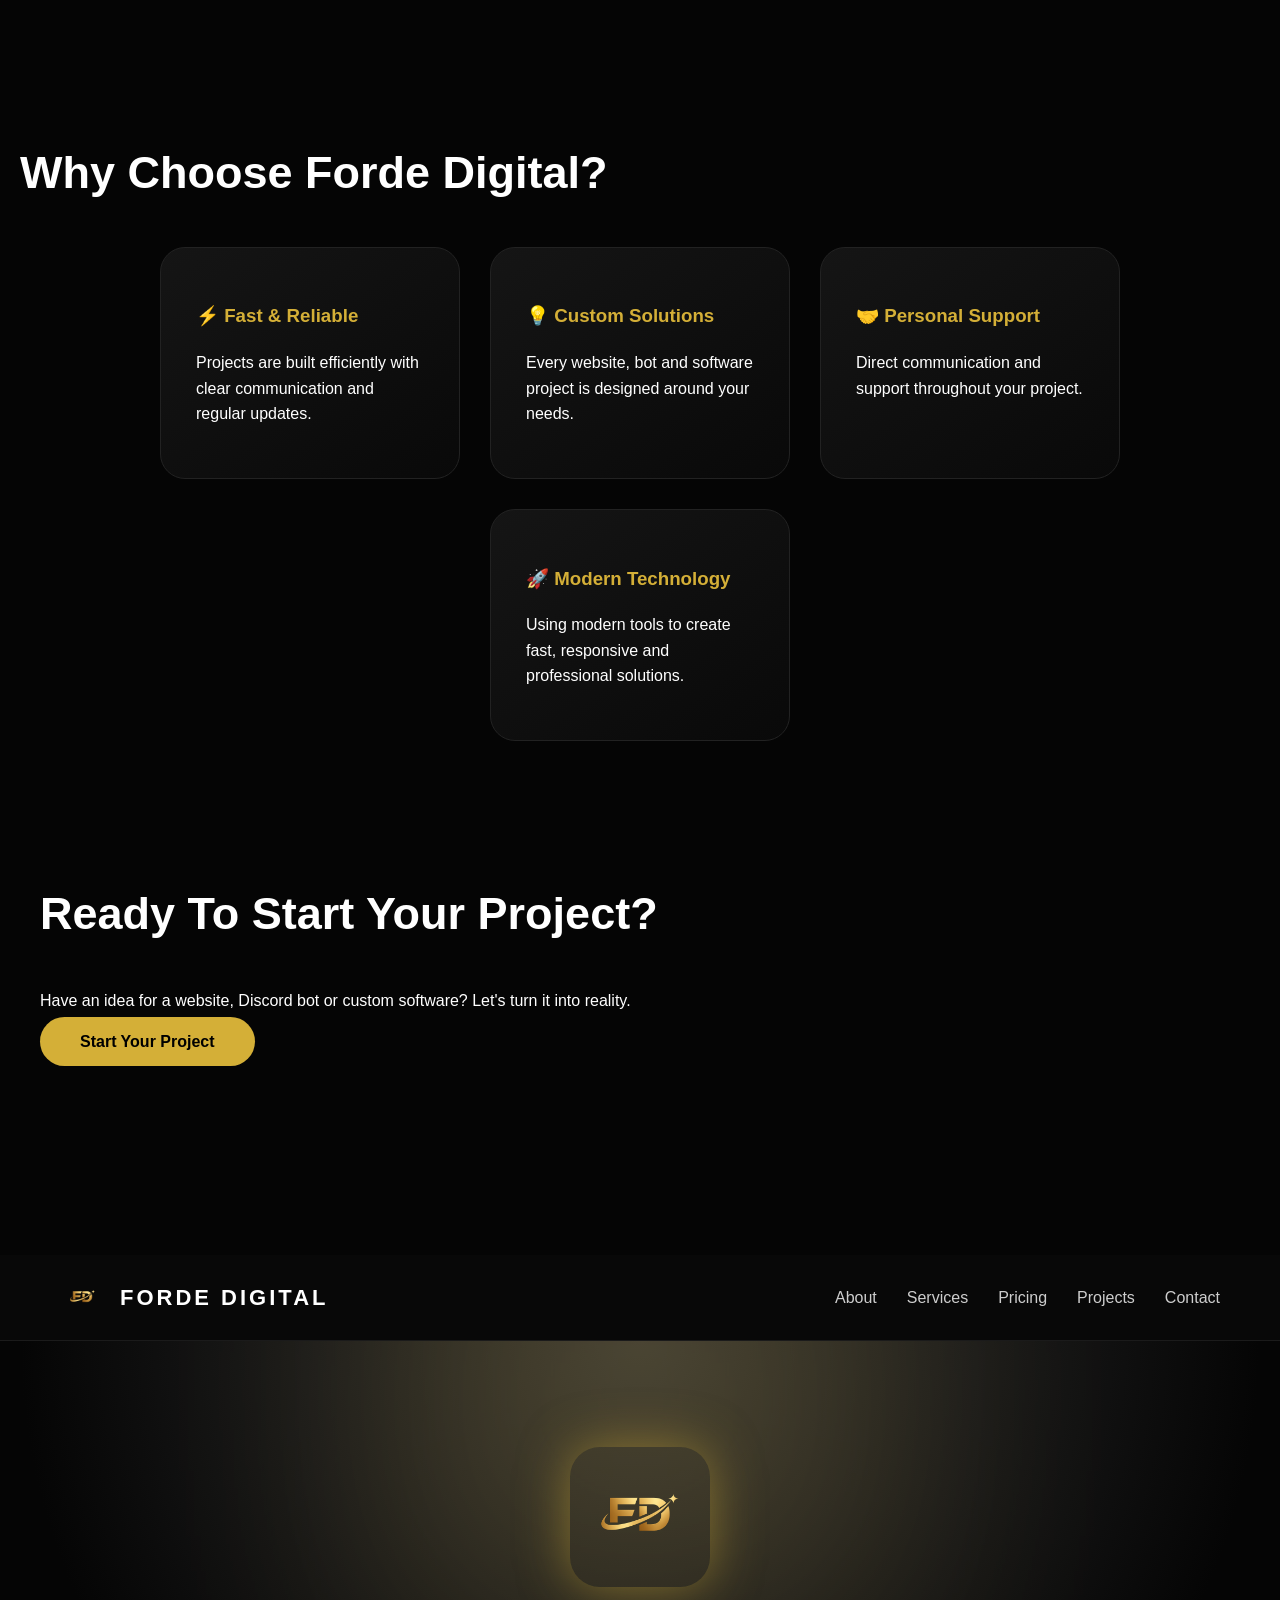
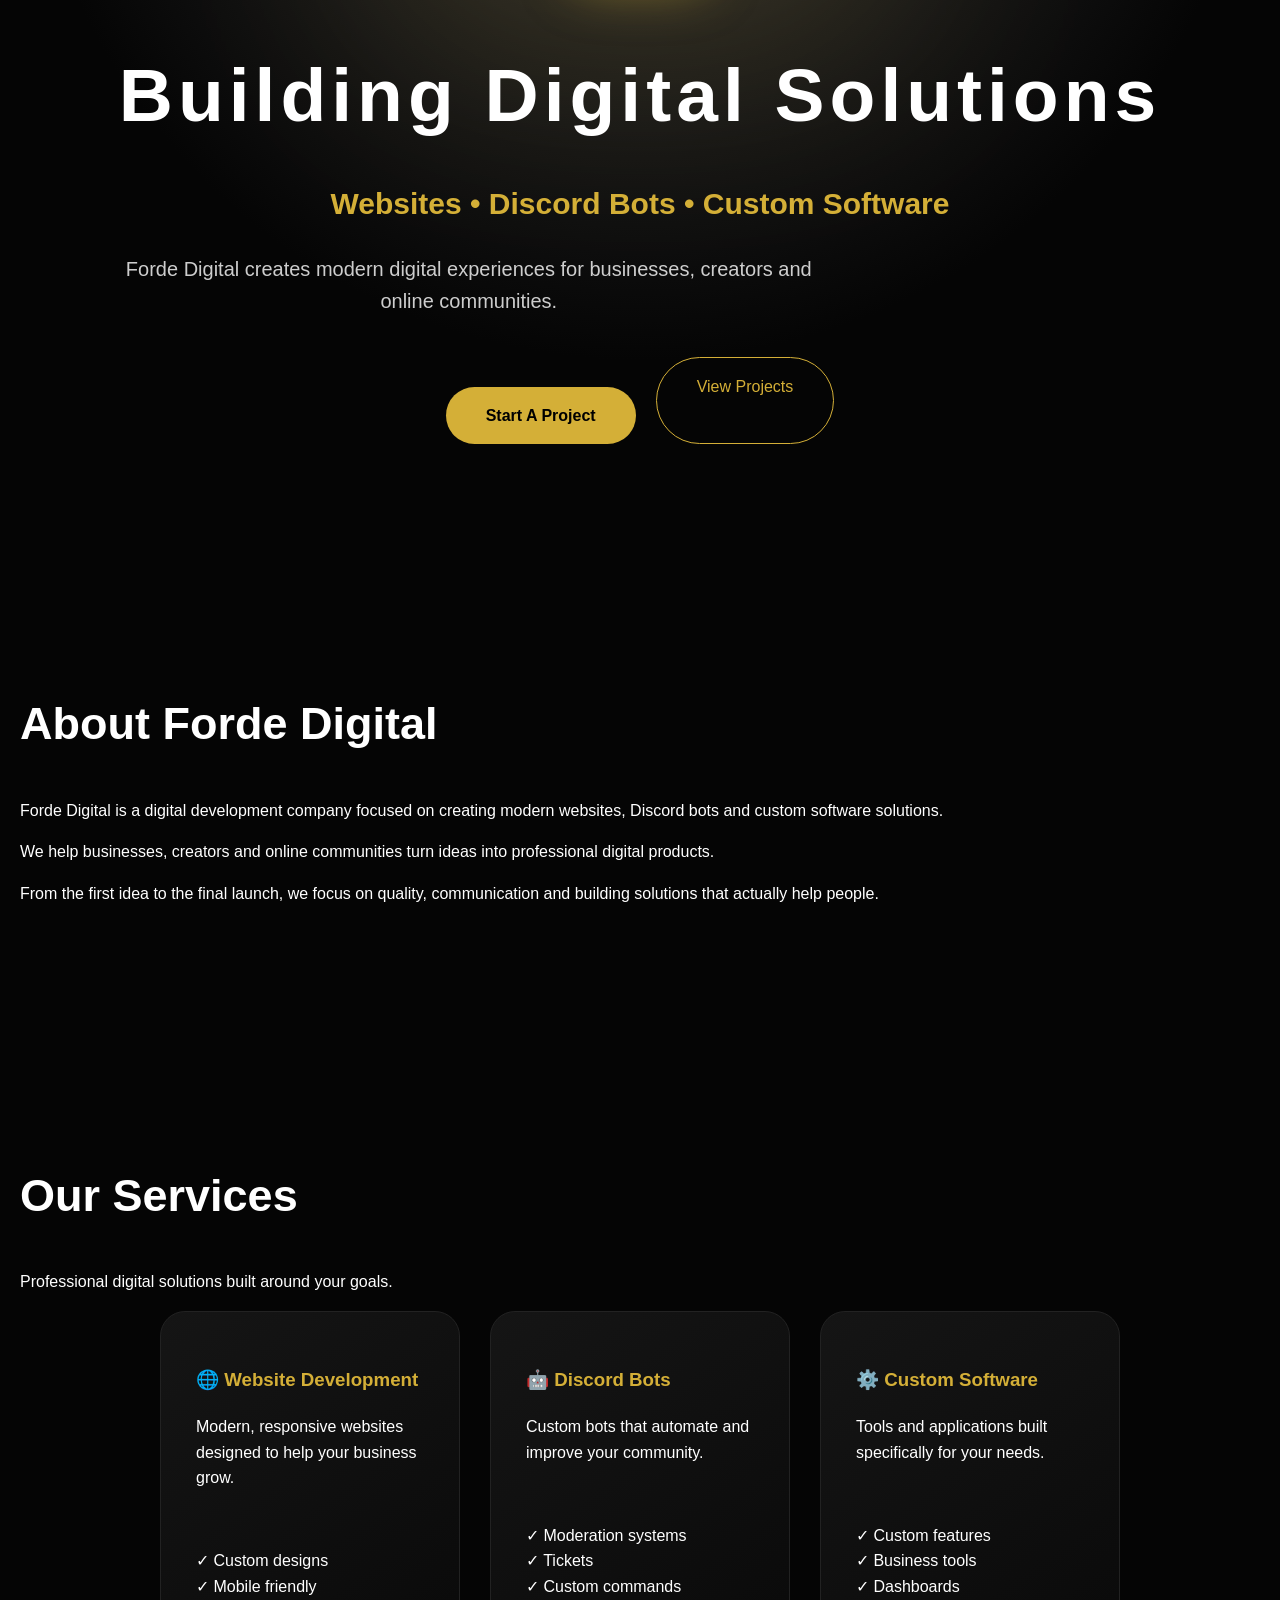
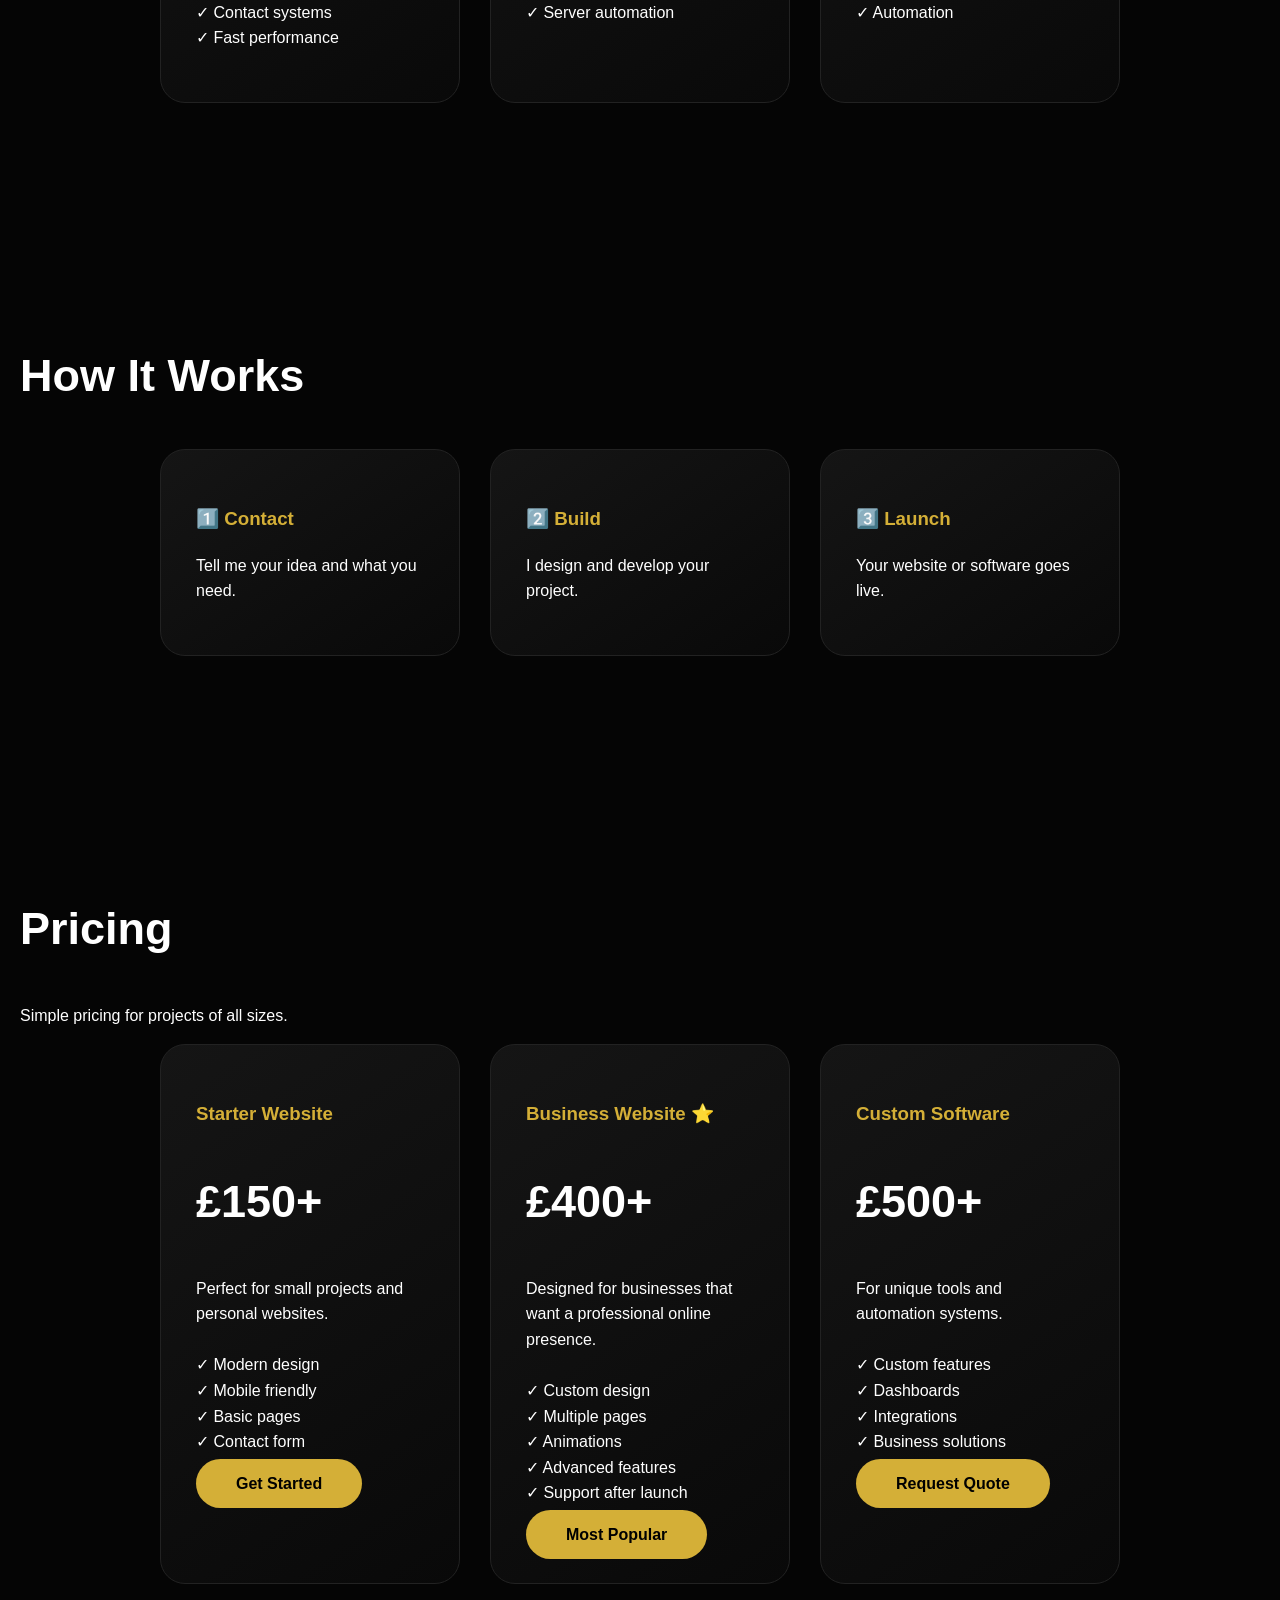
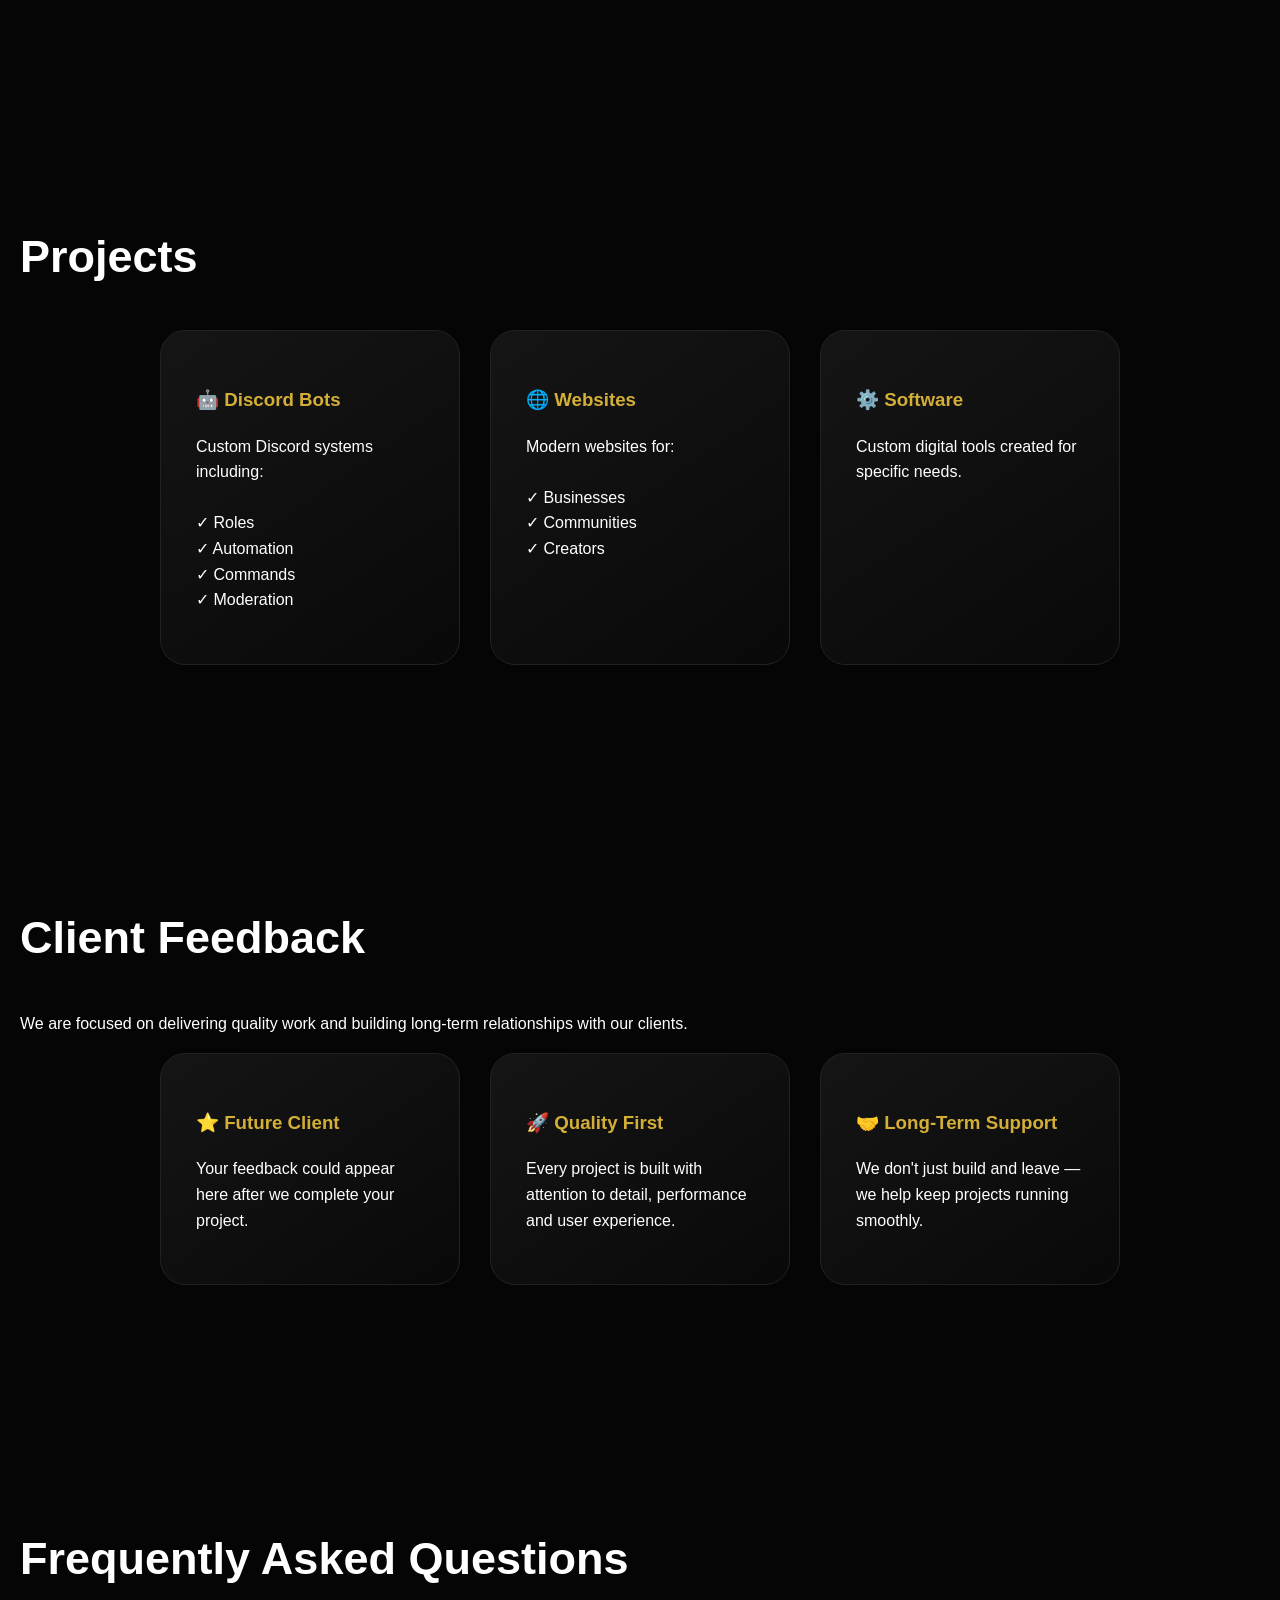
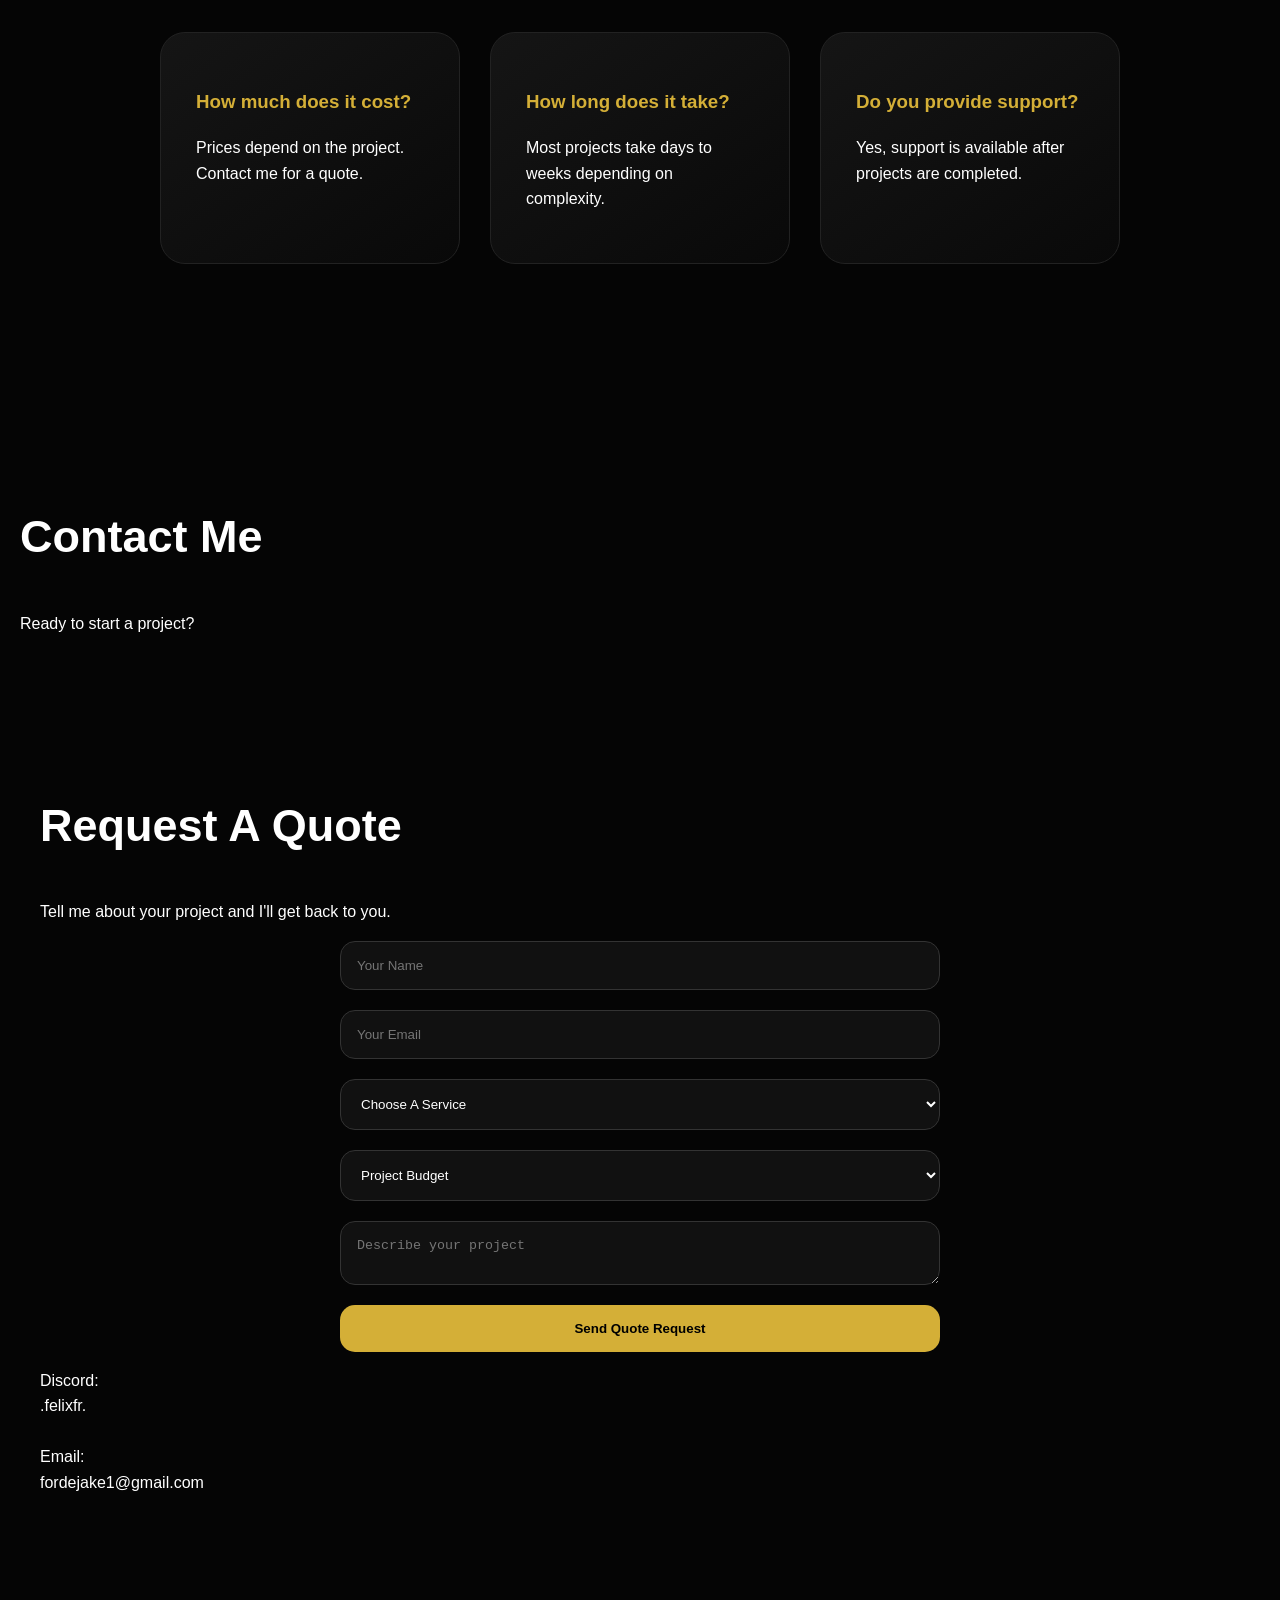
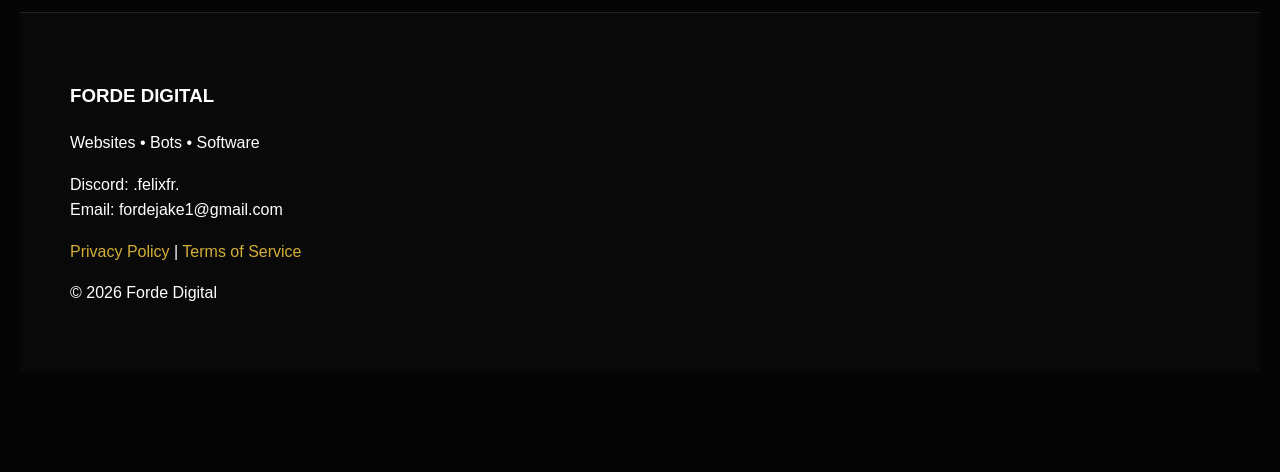
==== commit 36054cb9: "Redesigned hero section" ====
--- a/index.html
+++ b/index.html
@@ -164,58 +164,37 @@
 
 
 <header>
-<div class="background-effects">
-
-<div class="circle circle1"></div>
-
-<div class="circle circle2"></div>
-
-<div class="circle circle3"></div>
-
-</div>
-<div class="hero-glow"></div>
-
-
-<div class="logo">
-FD
-</div>
-
+<div class="hero-content">
+
+<img src="favicon.png" class="hero-logo" alt="Forde Digital Logo">
 
 <h1>
-FORDE DIGITAL
+Building Digital Solutions
 </h1>
 
-
 <h2>
-Building Websites, Bots & Software That Grow Businesses
+Websites • Discord Bots • Custom Software
 </h2>
 
-
-<p>
-We create modern digital solutions for businesses,
-creators and communities. From websites to custom
-software, we bring ideas to life.
+<p>
+Forde Digital creates modern digital experiences for businesses,
+creators and online communities.
 </p>
 
 
 <div class="hero-buttons">
 
-<a class="button" href="#contact">
-Start Your Project
+<a href="#contact" class="button">
+Start A Project
 </a>
 
-
-<a class="button secondary" href="#projects">
-View Our Work
+<a href="#projects" class="secondary-button">
+View Projects
 </a>
 
 </div>
 
-
-<p class="trusted">
-Custom development • Professional support • Modern solutions
-</p>
-
+</div>
 
 </header>
 
--- a/style.css
+++ b/style.css
@@ -15,50 +15,106 @@
 }
 
 
-/* NAVBAR */
+/* PREMIUM NAVBAR */
 
 nav {
-    display: flex;
-    justify-content: space-between;
-    align-items: center;
-
-    padding: 20px 60px;
-
-    background: rgba(10,10,10,0.8);
-
-    backdrop-filter: blur(10px);
-
-    position: sticky;
-    top: 0;
-
-    z-index: 100;
-}
-
-
-nav h2 {
-    letter-spacing: 3px;
-}
-
-
-nav a {
-
-    color: white;
-    text-decoration: none;
-
-    margin-left: 25px;
-
-    opacity: 0.8;
-
-}
-
-
-nav a:hover {
-
-    opacity: 1;
-    color: #d4af37;
-
-}
-
+
+    display:flex;
+    justify-content:space-between;
+    align-items:center;
+
+    padding:20px 60px;
+
+    background:rgba(10,10,10,0.75);
+
+    backdrop-filter:blur(15px);
+
+    border-bottom:1px solid rgba(255,255,255,0.08);
+
+    position:sticky;
+    top:0;
+
+    z-index:100;
+
+}
+
+
+/* BRAND */
+
+.brand {
+
+    display:flex;
+    align-items:center;
+    gap:15px;
+
+}
+
+
+.brand img {
+
+    width:50px;
+    height:50px;
+
+    border-radius:14px;
+
+    transition:.3s;
+
+}
+
+
+.brand img:hover {
+
+    transform:rotate(-5deg) scale(1.1);
+
+}
+
+
+.brand h2 {
+
+    margin:0;
+
+    letter-spacing:3px;
+
+    font-size:22px;
+
+}
+
+
+/* LINKS */
+
+.nav-links {
+
+    display:flex;
+
+    gap:30px;
+
+}
+
+
+.nav-links a {
+
+    color:white;
+
+    text-decoration:none;
+
+    opacity:.8;
+
+    transition:.3s;
+
+    font-weight:500;
+
+}
+
+
+.nav-links a:hover {
+
+    color:#d4af37;
+
+    opacity:1;
+
+    transform:translateY(-2px);
+
+}
 
 
 /* HERO */
@@ -746,4 +802,117 @@
     display:flex;
     align-items:center;
 
+}
+/* HERO UPGRADE */
+
+header {
+
+    position:relative;
+
+    overflow:hidden;
+
+}
+
+
+header::before {
+
+    content:"";
+
+    position:absolute;
+
+    width:500px;
+    height:500px;
+
+    background:#d4af37;
+
+    opacity:.15;
+
+    filter:blur(120px);
+
+    top:-200px;
+    left:50%;
+
+    transform:translateX(-50%);
+
+}
+
+
+.hero-content {
+
+    text-align:center;
+
+    position:relative;
+
+    z-index:2;
+
+}
+
+
+.hero-logo {
+
+    width:140px;
+
+    height:140px;
+
+    border-radius:30px;
+
+    margin-bottom:30px;
+
+    box-shadow:0 0 50px rgba(212,175,55,.5);
+
+}
+
+
+header h1 {
+
+    font-size:75px;
+
+    margin:10px 0;
+
+}
+
+
+header h2 {
+
+    color:#d4af37;
+
+}
+
+
+.hero-buttons {
+
+    display:flex;
+
+    justify-content:center;
+
+    gap:20px;
+
+    margin-top:40px;
+
+}
+
+
+.secondary-button {
+
+    padding:16px 40px;
+
+    border:1px solid #d4af37;
+
+    color:#d4af37;
+
+    text-decoration:none;
+
+    border-radius:50px;
+
+    transition:.3s;
+
+}
+
+
+.secondary-button:hover {
+
+    background:#d4af37;
+
+    color:black;
+
 }
--- a/style.css
+++ b/style.css
@@ -15,50 +15,106 @@
 }
 
 
-/* NAVBAR */
+/* PREMIUM NAVBAR */
 
 nav {
-    display: flex;
-    justify-content: space-between;
-    align-items: center;
-
-    padding: 20px 60px;
-
-    background: rgba(10,10,10,0.8);
-
-    backdrop-filter: blur(10px);
-
-    position: sticky;
-    top: 0;
-
-    z-index: 100;
-}
-
-
-nav h2 {
-    letter-spacing: 3px;
-}
-
-
-nav a {
-
-    color: white;
-    text-decoration: none;
-
-    margin-left: 25px;
-
-    opacity: 0.8;
-
-}
-
-
-nav a:hover {
-
-    opacity: 1;
-    color: #d4af37;
-
-}
-
+
+    display:flex;
+    justify-content:space-between;
+    align-items:center;
+
+    padding:20px 60px;
+
+    background:rgba(10,10,10,0.75);
+
+    backdrop-filter:blur(15px);
+
+    border-bottom:1px solid rgba(255,255,255,0.08);
+
+    position:sticky;
+    top:0;
+
+    z-index:100;
+
+}
+
+
+/* BRAND */
+
+.brand {
+
+    display:flex;
+    align-items:center;
+    gap:15px;
+
+}
+
+
+.brand img {
+
+    width:50px;
+    height:50px;
+
+    border-radius:14px;
+
+    transition:.3s;
+
+}
+
+
+.brand img:hover {
+
+    transform:rotate(-5deg) scale(1.1);
+
+}
+
+
+.brand h2 {
+
+    margin:0;
+
+    letter-spacing:3px;
+
+    font-size:22px;
+
+}
+
+
+/* LINKS */
+
+.nav-links {
+
+    display:flex;
+
+    gap:30px;
+
+}
+
+
+.nav-links a {
+
+    color:white;
+
+    text-decoration:none;
+
+    opacity:.8;
+
+    transition:.3s;
+
+    font-weight:500;
+
+}
+
+
+.nav-links a:hover {
+
+    color:#d4af37;
+
+    opacity:1;
+
+    transform:translateY(-2px);
+
+}
 
 
 /* HERO */
@@ -746,4 +802,117 @@
     display:flex;
     align-items:center;
 
+}
+/* HERO UPGRADE */
+
+header {
+
+    position:relative;
+
+    overflow:hidden;
+
+}
+
+
+header::before {
+
+    content:"";
+
+    position:absolute;
+
+    width:500px;
+    height:500px;
+
+    background:#d4af37;
+
+    opacity:.15;
+
+    filter:blur(120px);
+
+    top:-200px;
+    left:50%;
+
+    transform:translateX(-50%);
+
+}
+
+
+.hero-content {
+
+    text-align:center;
+
+    position:relative;
+
+    z-index:2;
+
+}
+
+
+.hero-logo {
+
+    width:140px;
+
+    height:140px;
+
+    border-radius:30px;
+
+    margin-bottom:30px;
+
+    box-shadow:0 0 50px rgba(212,175,55,.5);
+
+}
+
+
+header h1 {
+
+    font-size:75px;
+
+    margin:10px 0;
+
+}
+
+
+header h2 {
+
+    color:#d4af37;
+
+}
+
+
+.hero-buttons {
+
+    display:flex;
+
+    justify-content:center;
+
+    gap:20px;
+
+    margin-top:40px;
+
+}
+
+
+.secondary-button {
+
+    padding:16px 40px;
+
+    border:1px solid #d4af37;
+
+    color:#d4af37;
+
+    text-decoration:none;
+
+    border-radius:50px;
+
+    transition:.3s;
+
+}
+
+
+.secondary-button:hover {
+
+    background:#d4af37;
+
+    color:black;
+
 }
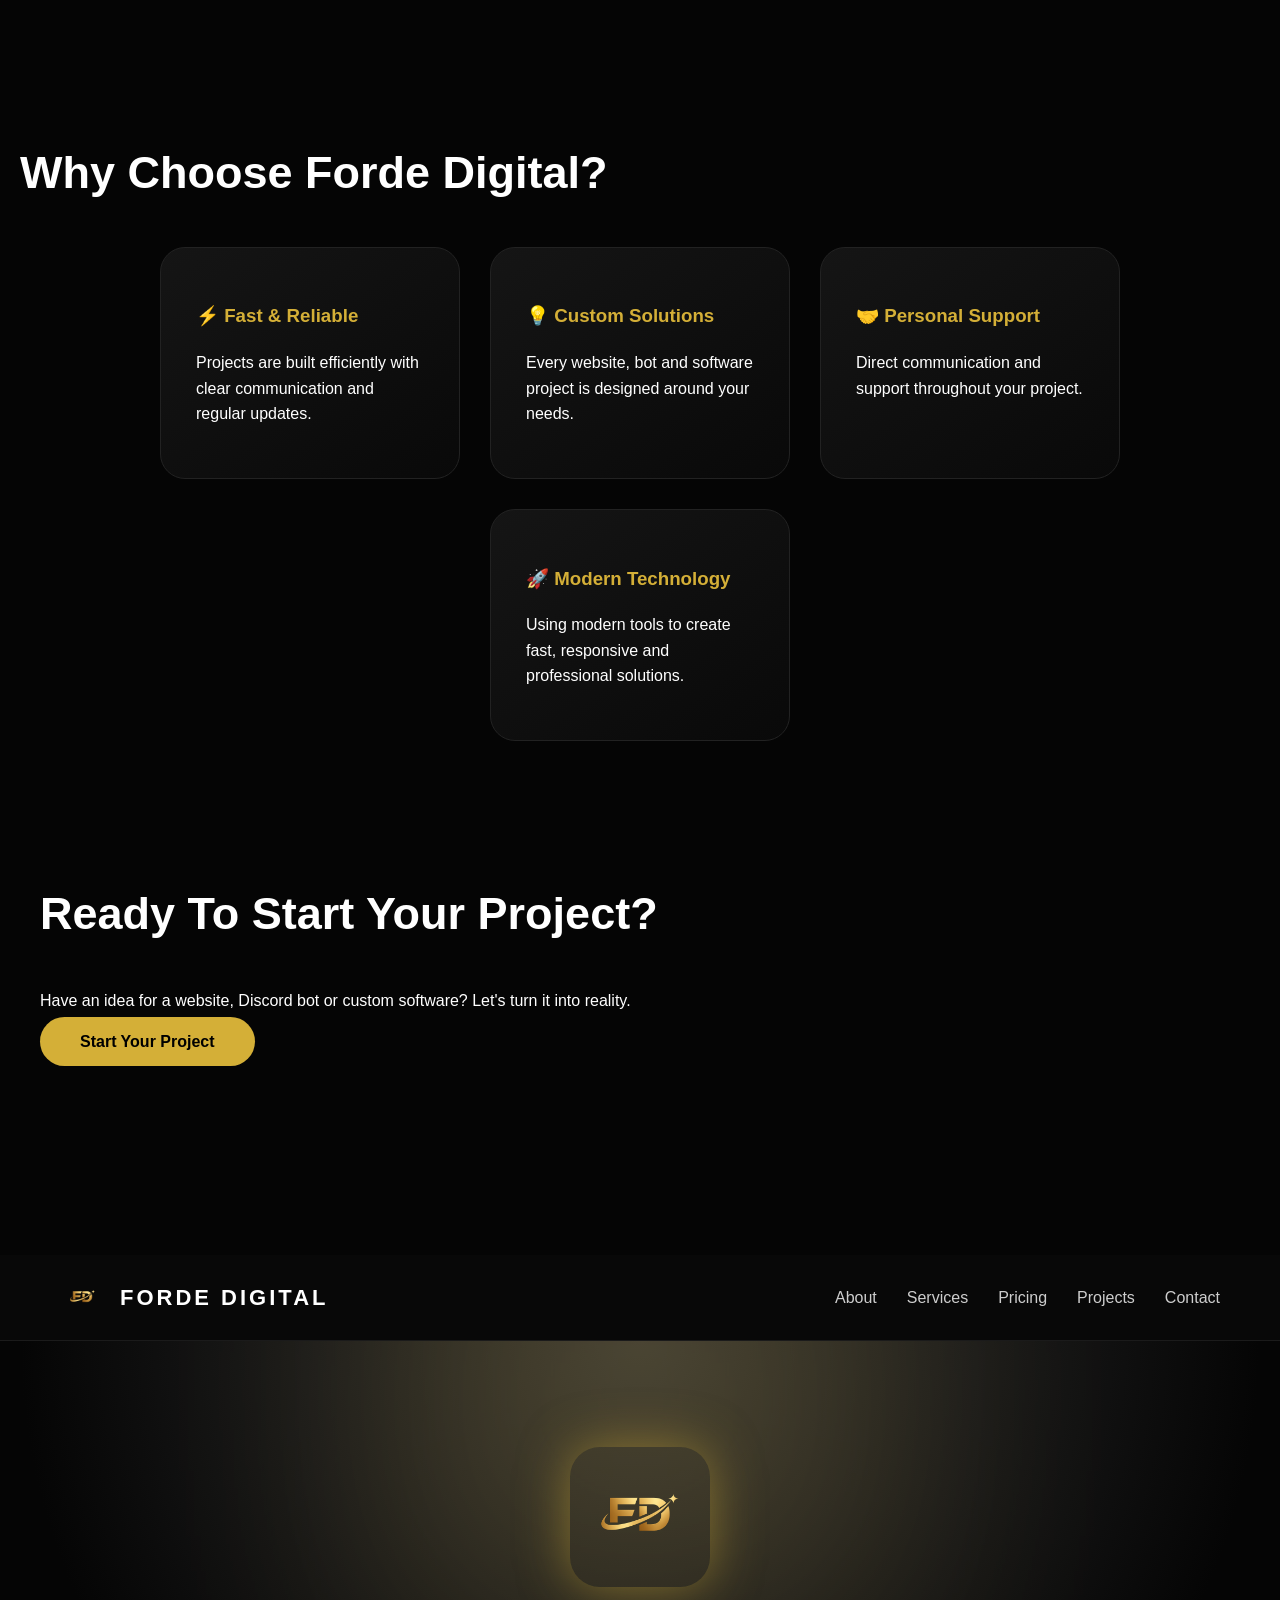
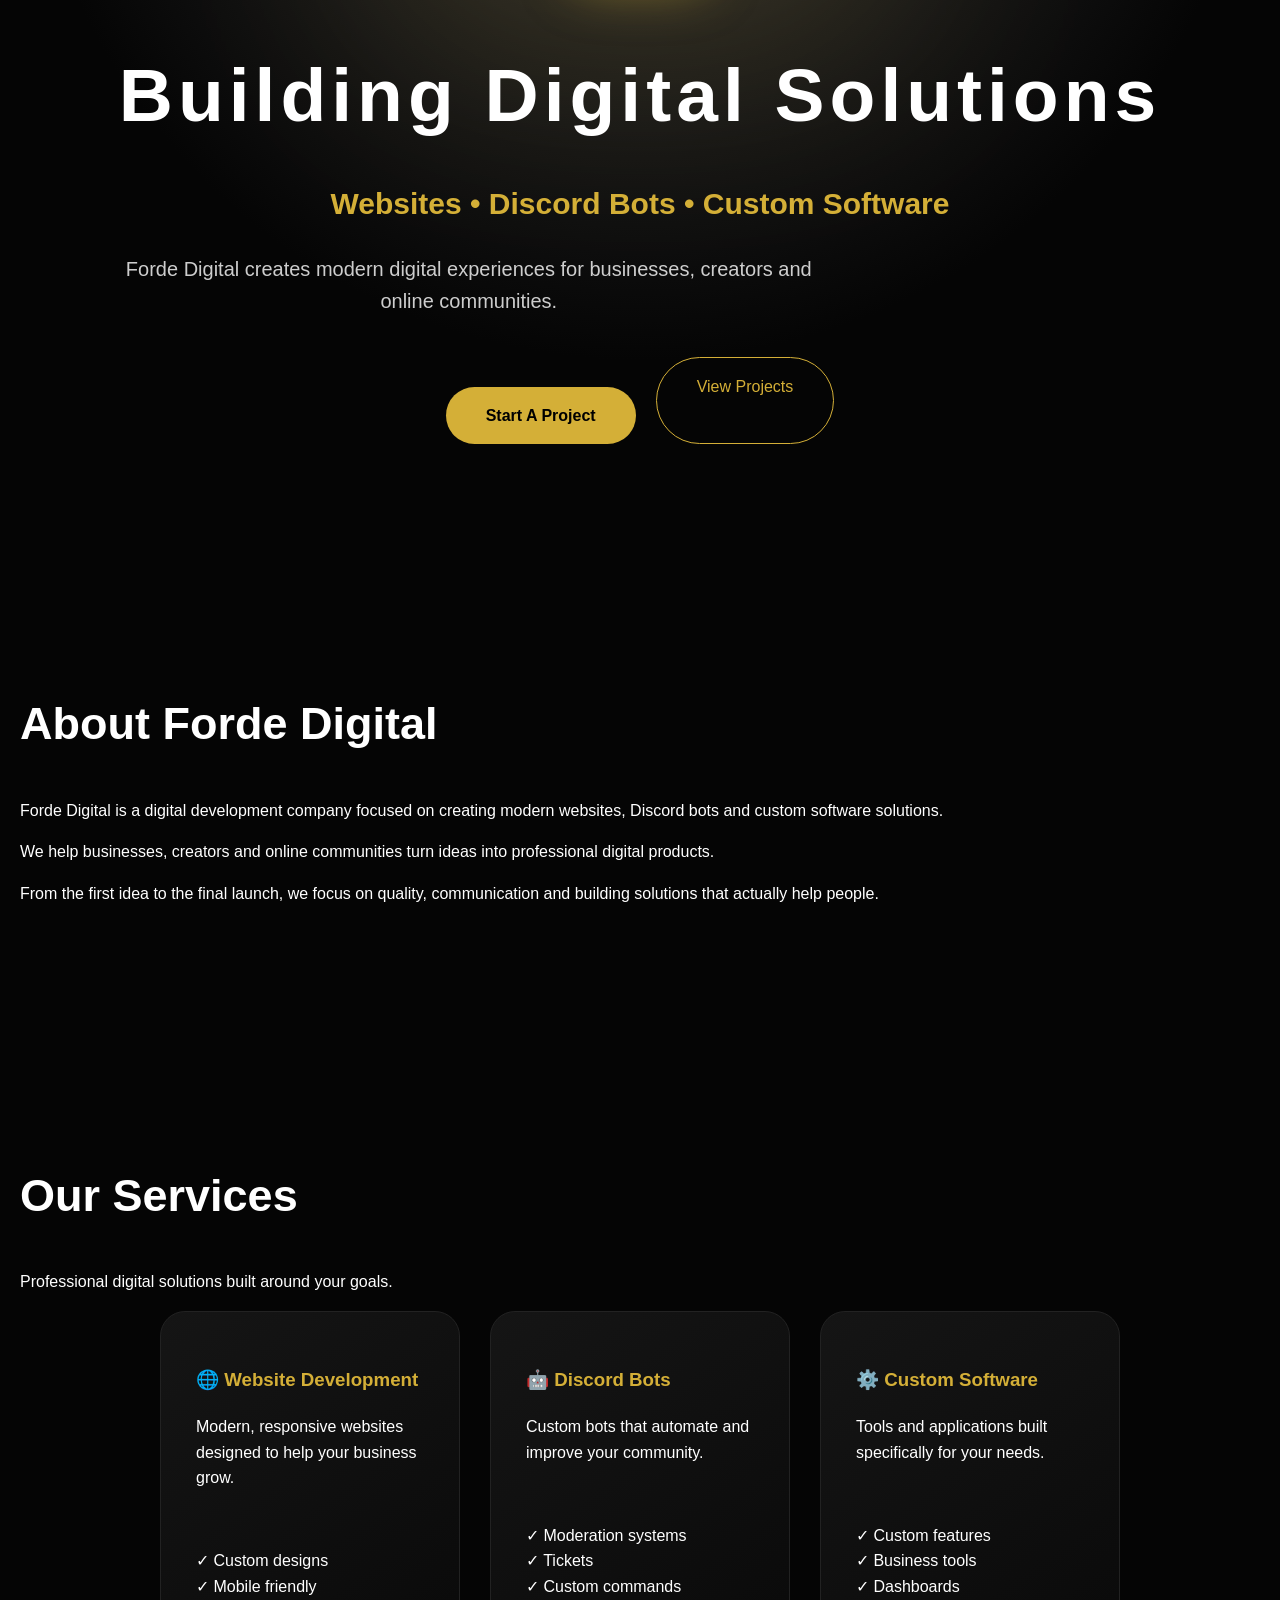
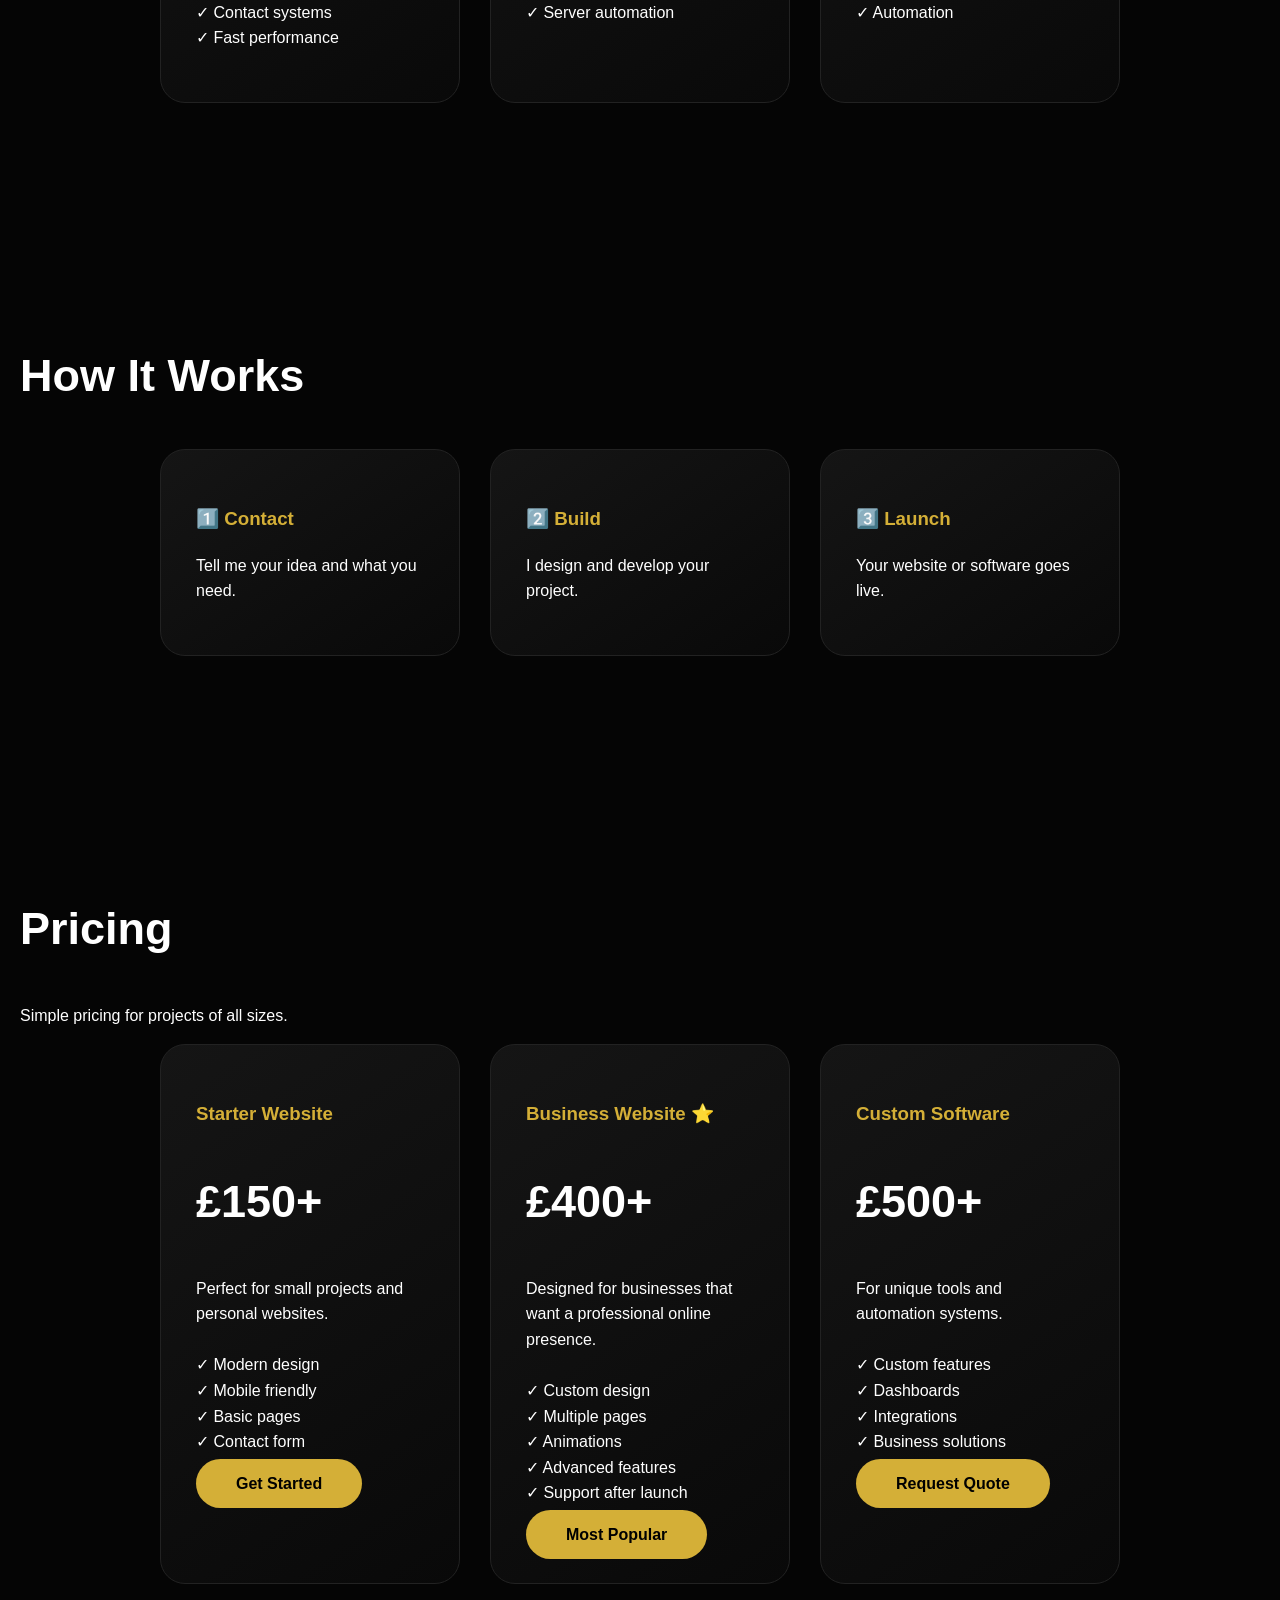
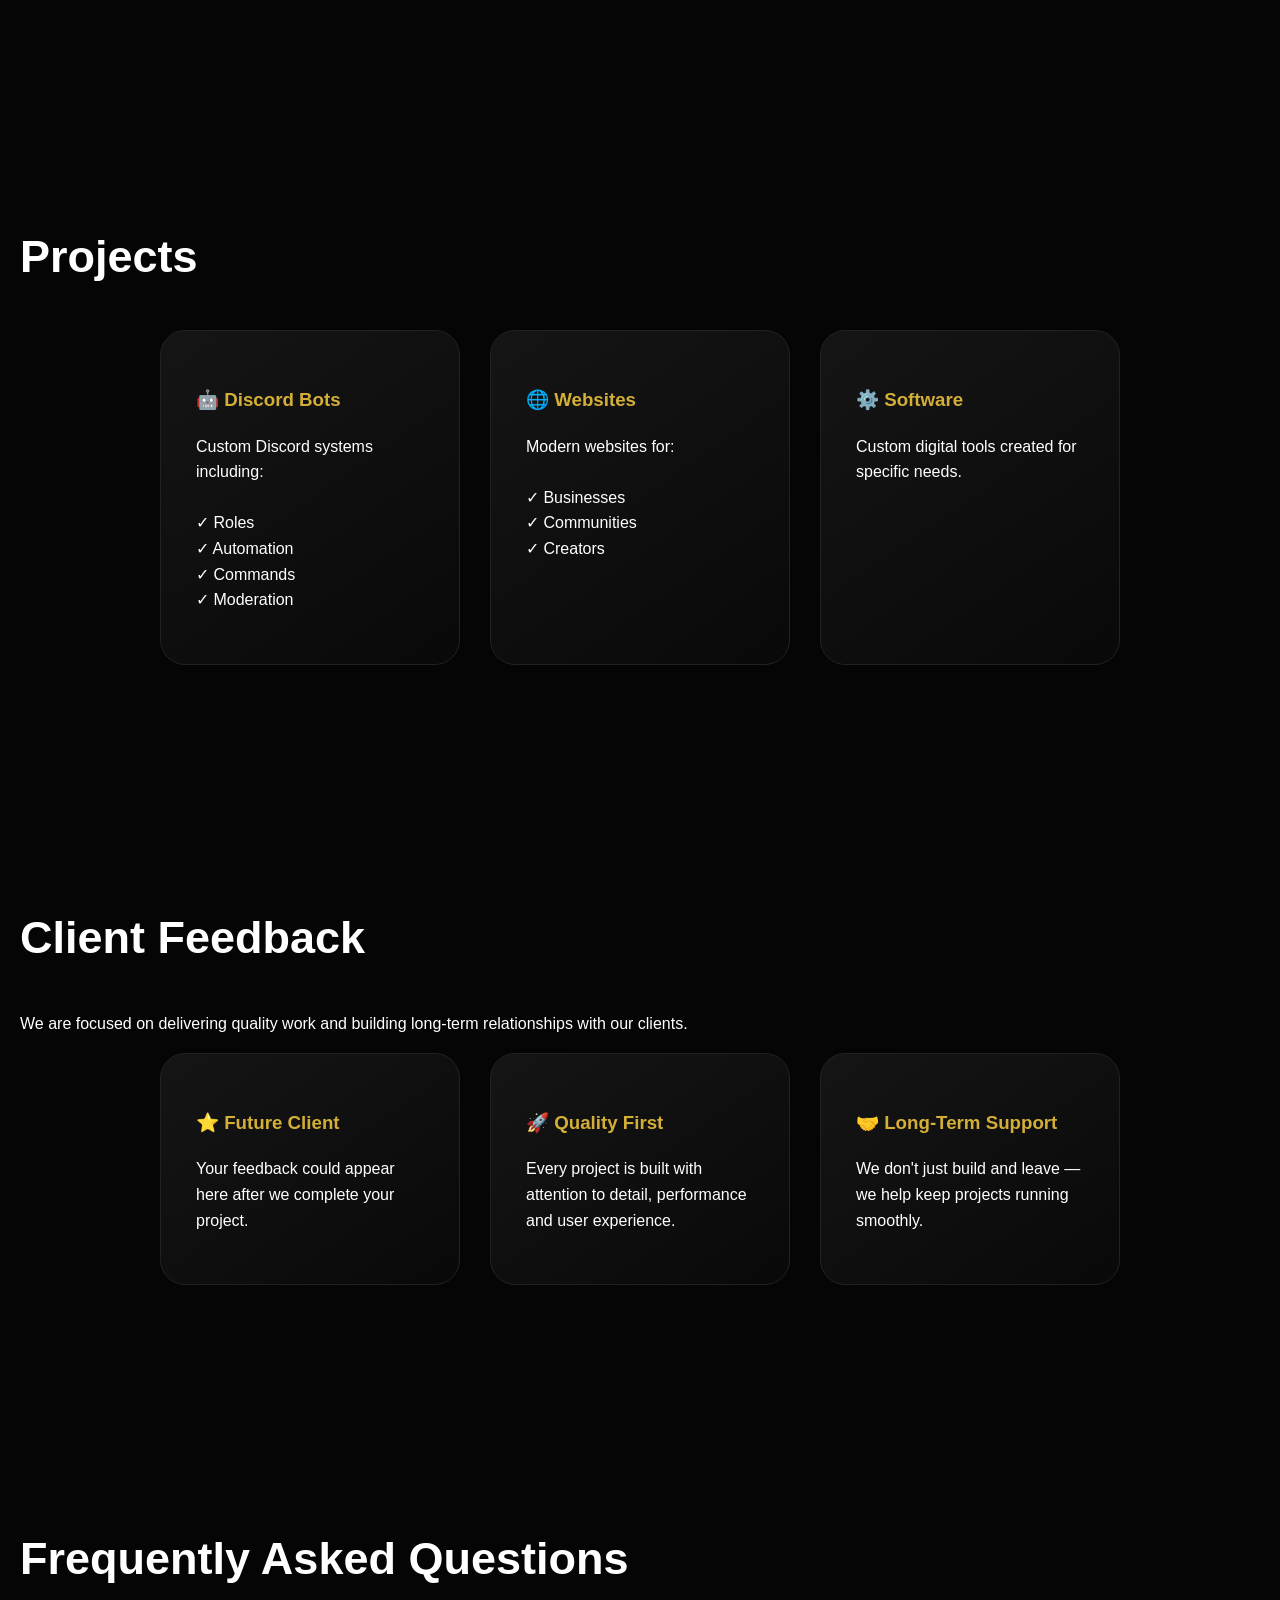
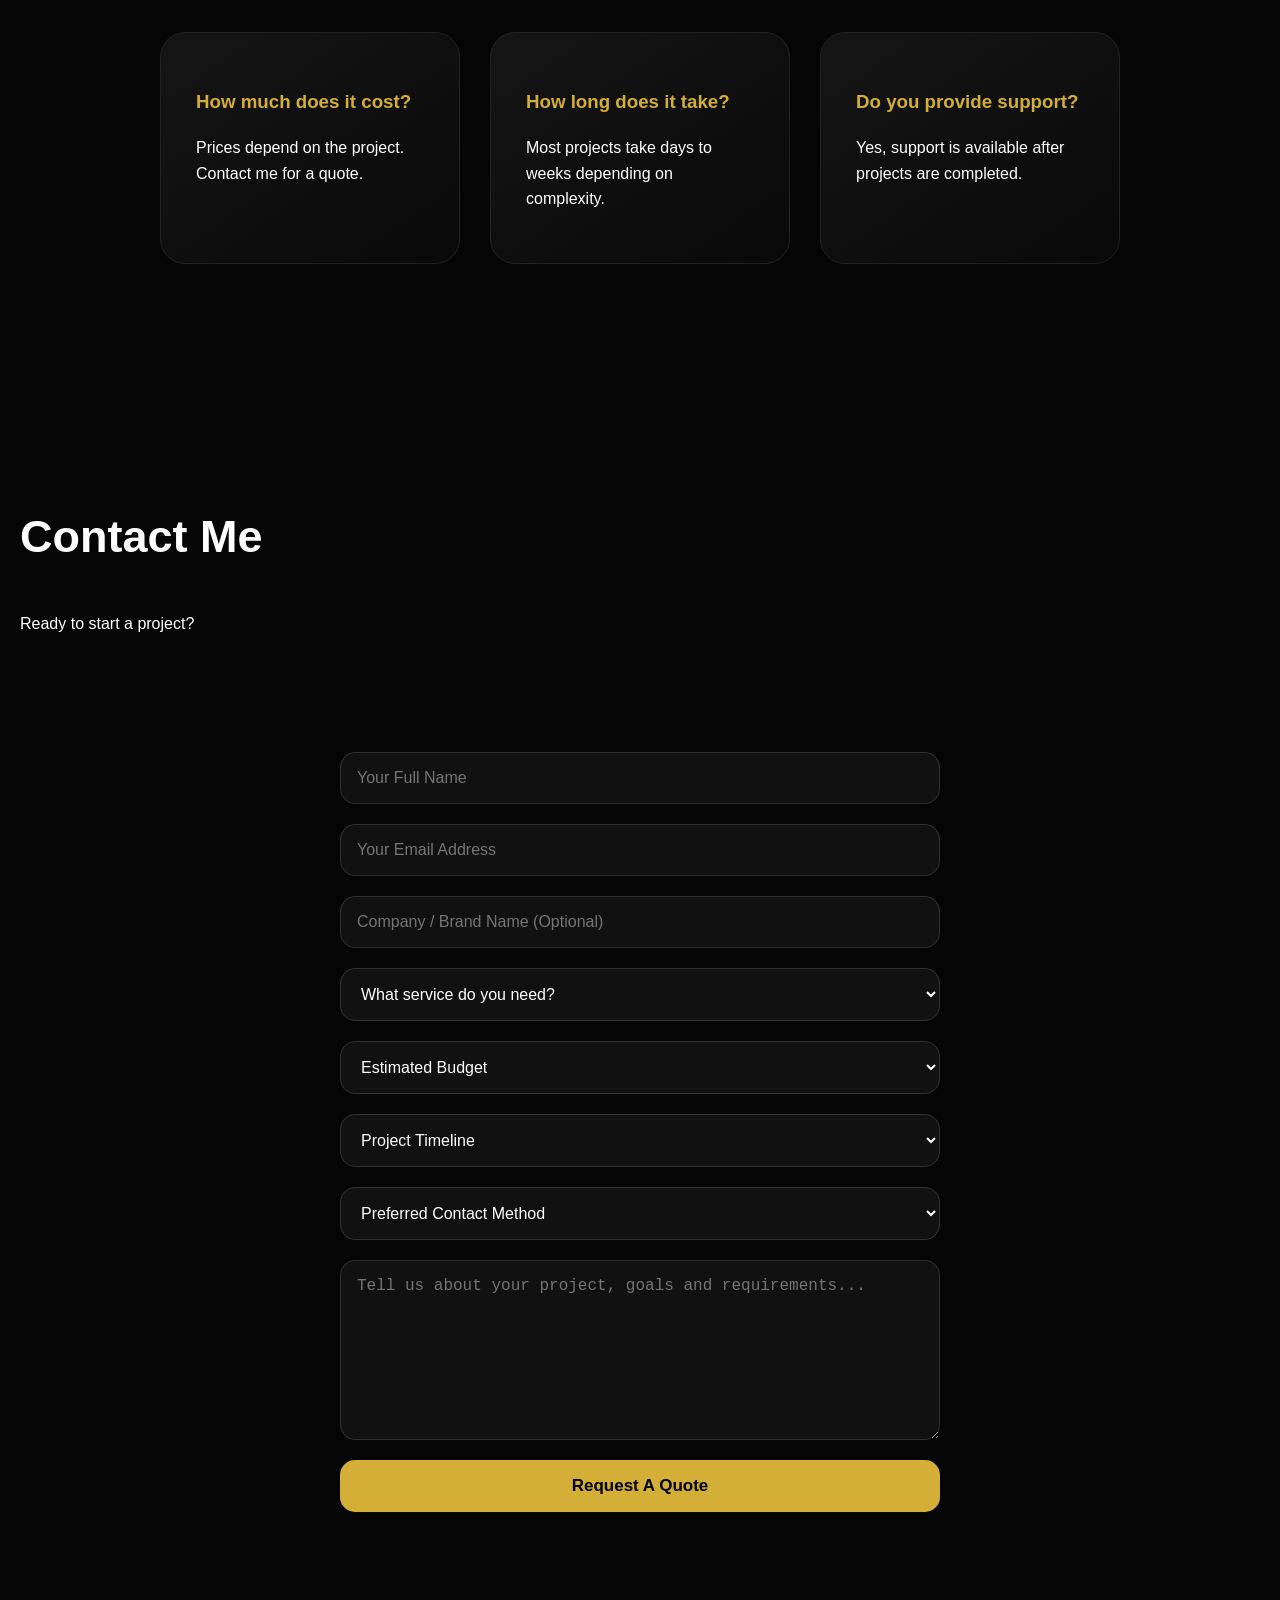
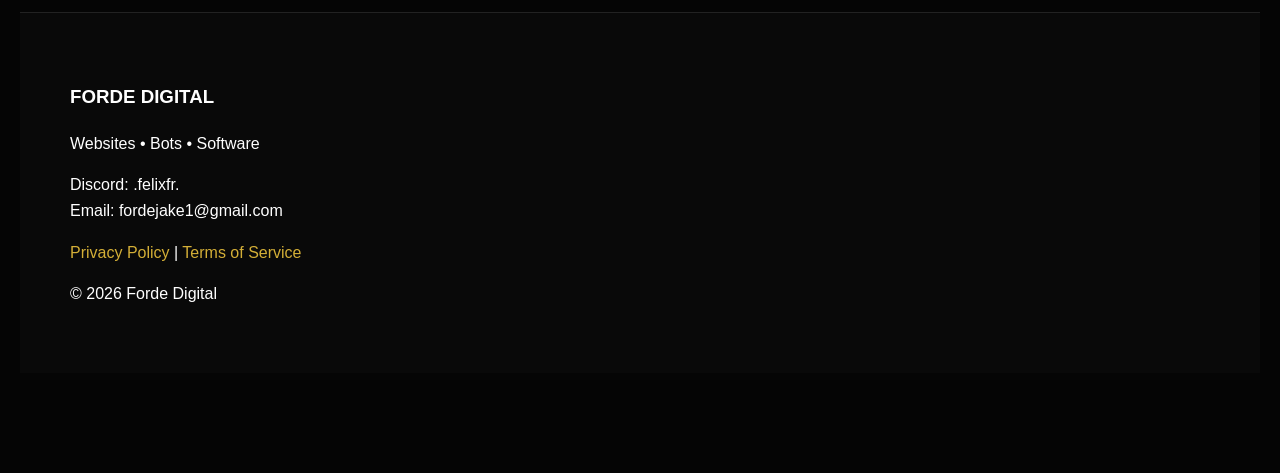
==== commit ba892a9e: "Improved client enquiry form" ====
--- a/index.html
+++ b/index.html
@@ -698,35 +698,34 @@
 
 <section id="contact">
 
-<h2>Request A Quote</h2>
-
-<p>
-Tell me about your project and I'll get back to you.
-</p>
-
-
 <form class="contact-form" action="https://formspree.io/f/mrenodjp" method="POST">
 
 
 <input 
-type="text" 
-name="name" 
-placeholder="Your Name" 
+type="text"
+name="name"
+placeholder="Your Full Name"
 required>
 
 
 <input 
-type="email" 
-name="email" 
-placeholder="Your Email" 
+type="email"
+name="email"
+placeholder="Your Email Address"
 required>
 
 
+<input 
+type="text"
+name="company"
+placeholder="Company / Brand Name (Optional)">
+
+
 
 <select name="service" required>
 
 <option value="">
-Choose A Service
+What service do you need?
 </option>
 
 <option>
@@ -738,7 +737,11 @@
 </option>
 
 <option>
-Custom Software
+Custom Software Development
+</option>
+
+<option>
+Automation Solutions
 </option>
 
 </select>
@@ -748,7 +751,7 @@
 <select name="budget" required>
 
 <option value="">
-Project Budget
+Estimated Budget
 </option>
 
 <option>
@@ -764,43 +767,77 @@
 </option>
 
 <option>
-£500+
+£500 - £1000
+</option>
+
+<option>
+£1000+
 </option>
 
 </select>
 
 
 
-<textarea 
-name="message" 
-placeholder="Describe your project"
+<select name="timeline" required>
+
+<option value="">
+Project Timeline
+</option>
+
+<option>
+ASAP
+</option>
+
+<option>
+Within 1 month
+</option>
+
+<option>
+1 - 3 months
+</option>
+
+<option>
+3+ months
+</option>
+
+</select>
+
+
+
+<select name="contact_method">
+
+<option>
+Preferred Contact Method
+</option>
+
+<option>
+Email
+</option>
+
+<option>
+Discord
+</option>
+
+</select>
+
+
+
+<textarea
+
+name="message"
+
+placeholder="Tell us about your project, goals and requirements..."
+
 required></textarea>
 
 
 
 <button type="submit">
-Send Quote Request
+Request A Quote
 </button>
 
 
 </form>
-
-
-
-<p>
-
-Discord:
-<br>
-.felixfr.
-
-<br><br>
-
-Email:
-<br>
-fordejake1@gmail.com
-
-</p>
-
 
 </section>
 
--- a/style.css
+++ b/style.css
@@ -915,4 +915,162 @@
 
     color:black;
 
+}
+/* LEGAL PAGES */
+
+.legal-page {
+
+    max-width:1000px;
+
+    margin:auto;
+
+}
+
+
+.legal-page h1 {
+
+    font-size:60px;
+
+    text-align:center;
+
+    margin-bottom:10px;
+
+}
+
+
+.legal-date {
+
+    text-align:center;
+
+    opacity:.6;
+
+    margin-bottom:50px;
+
+}
+
+
+.legal-box {
+
+    background:
+
+    linear-gradient(145deg,#151515,#090909);
+
+    border:1px solid #222;
+
+    padding:50px;
+
+    border-radius:30px;
+
+    box-shadow:0 20px 60px rgba(0,0,0,.4);
+
+}
+
+
+.legal-box h2 {
+
+    color:#d4af37;
+
+    margin-top:45px;
+
+}
+
+
+.legal-box p,
+.legal-box li {
+
+    color:#ddd;
+
+    line-height:1.8;
+
+    font-size:17px;
+
+}
+
+
+.legal-box ul {
+
+    padding-left:25px;
+
+}
+
+
+@media(max-width:700px){
+
+.legal-page h1 {
+
+font-size:40px;
+
+}
+
+
+.legal-box {
+
+padding:25px;
+
+}
+
+}
+/* PROFESSIONAL CONTACT FORM */
+
+
+.contact-form input,
+.contact-form textarea,
+.contact-form select {
+
+
+font-size:16px;
+
+transition:.3s;
+
+
+}
+
+
+
+.contact-form input:focus,
+.contact-form textarea:focus,
+.contact-form select:focus {
+
+
+outline:none;
+
+border-color:#d4af37;
+
+box-shadow:0 0 15px rgba(212,175,55,.25);
+
+
+}
+
+
+
+.contact-form textarea {
+
+min-height:180px;
+
+resize:vertical;
+
+}
+
+
+
+.contact-form button {
+
+
+font-size:17px;
+
+transition:.3s;
+
+
+}
+
+
+
+.contact-form button:hover {
+
+
+transform:translateY(-3px);
+
+box-shadow:0 10px 30px rgba(212,175,55,.35);
+
+
 }
--- a/style.css
+++ b/style.css
@@ -915,4 +915,162 @@
 
     color:black;
 
+}
+/* LEGAL PAGES */
+
+.legal-page {
+
+    max-width:1000px;
+
+    margin:auto;
+
+}
+
+
+.legal-page h1 {
+
+    font-size:60px;
+
+    text-align:center;
+
+    margin-bottom:10px;
+
+}
+
+
+.legal-date {
+
+    text-align:center;
+
+    opacity:.6;
+
+    margin-bottom:50px;
+
+}
+
+
+.legal-box {
+
+    background:
+
+    linear-gradient(145deg,#151515,#090909);
+
+    border:1px solid #222;
+
+    padding:50px;
+
+    border-radius:30px;
+
+    box-shadow:0 20px 60px rgba(0,0,0,.4);
+
+}
+
+
+.legal-box h2 {
+
+    color:#d4af37;
+
+    margin-top:45px;
+
+}
+
+
+.legal-box p,
+.legal-box li {
+
+    color:#ddd;
+
+    line-height:1.8;
+
+    font-size:17px;
+
+}
+
+
+.legal-box ul {
+
+    padding-left:25px;
+
+}
+
+
+@media(max-width:700px){
+
+.legal-page h1 {
+
+font-size:40px;
+
+}
+
+
+.legal-box {
+
+padding:25px;
+
+}
+
+}
+/* PROFESSIONAL CONTACT FORM */
+
+
+.contact-form input,
+.contact-form textarea,
+.contact-form select {
+
+
+font-size:16px;
+
+transition:.3s;
+
+
+}
+
+
+
+.contact-form input:focus,
+.contact-form textarea:focus,
+.contact-form select:focus {
+
+
+outline:none;
+
+border-color:#d4af37;
+
+box-shadow:0 0 15px rgba(212,175,55,.25);
+
+
+}
+
+
+
+.contact-form textarea {
+
+min-height:180px;
+
+resize:vertical;
+
+}
+
+
+
+.contact-form button {
+
+
+font-size:17px;
+
+transition:.3s;
+
+
+}
+
+
+
+.contact-form button:hover {
+
+
+transform:translateY(-3px);
+
+box-shadow:0 10px 30px rgba(212,175,55,.35);
+
+
 }
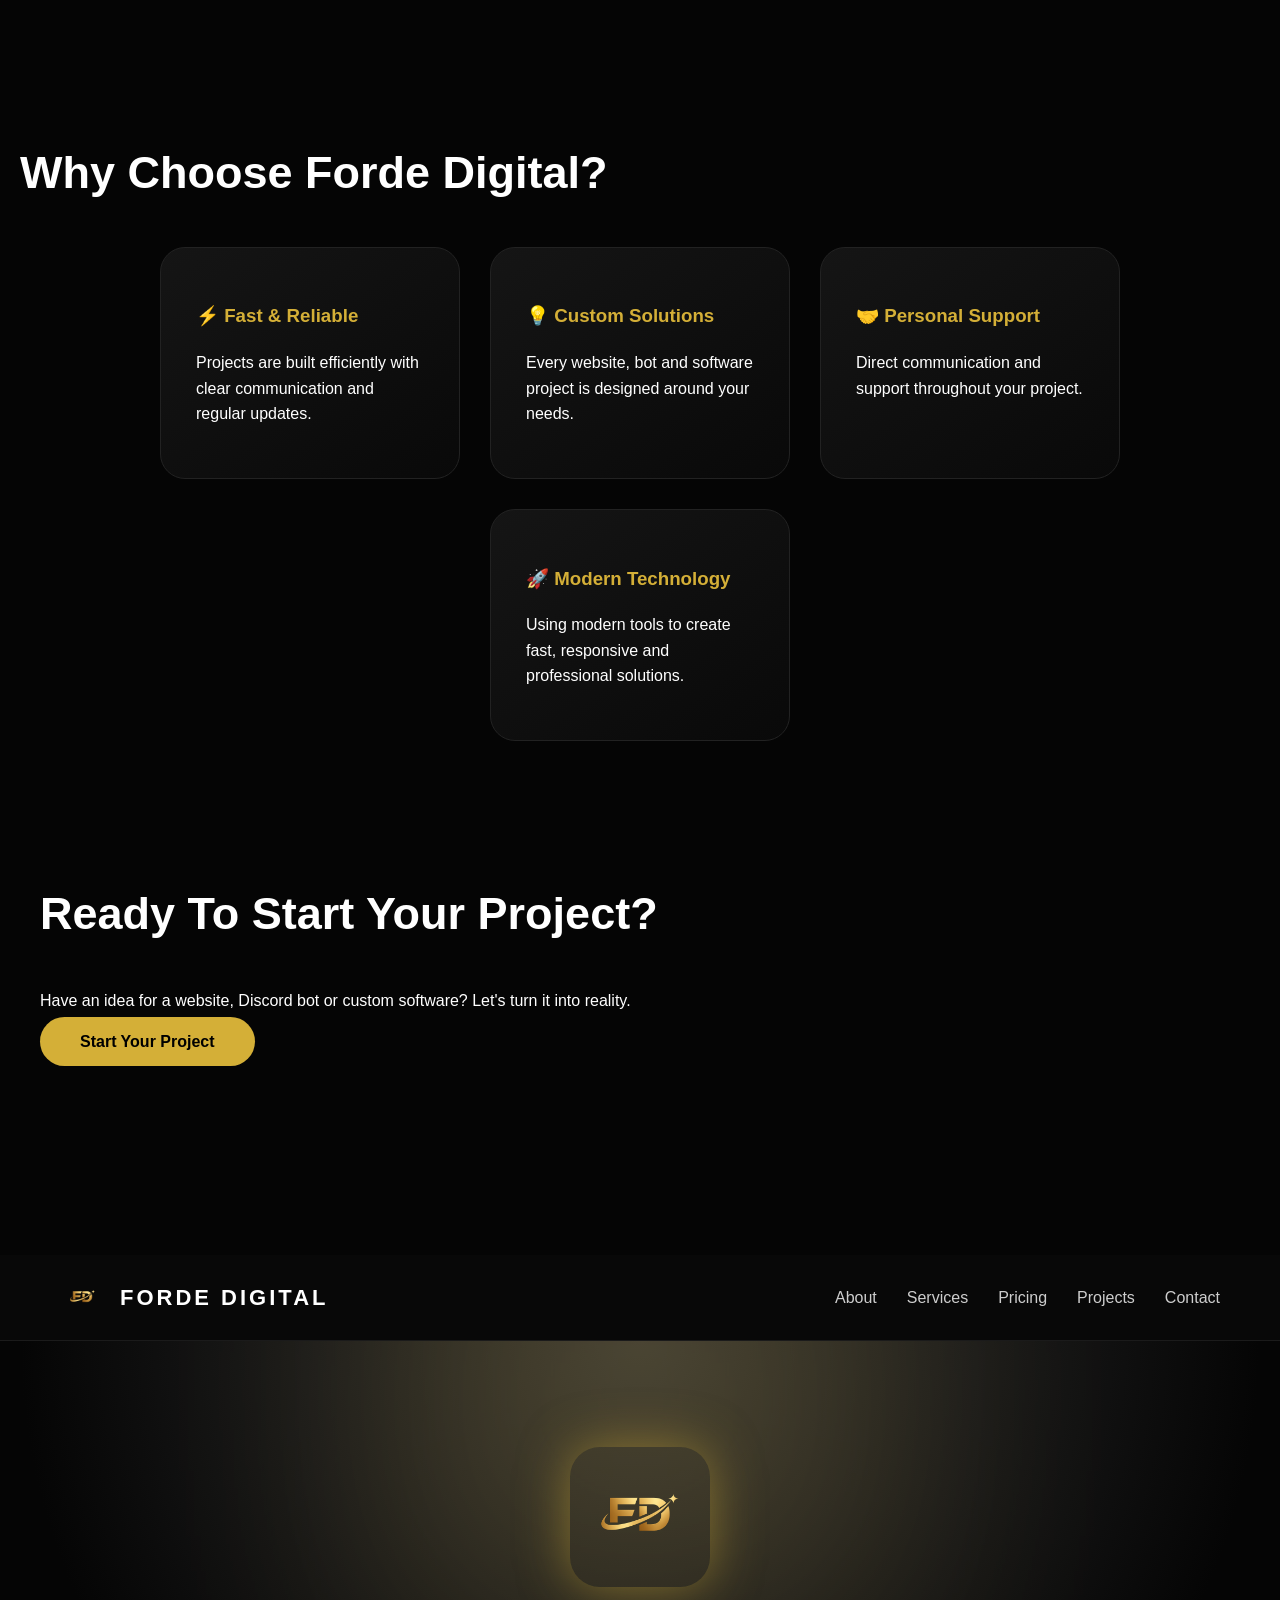
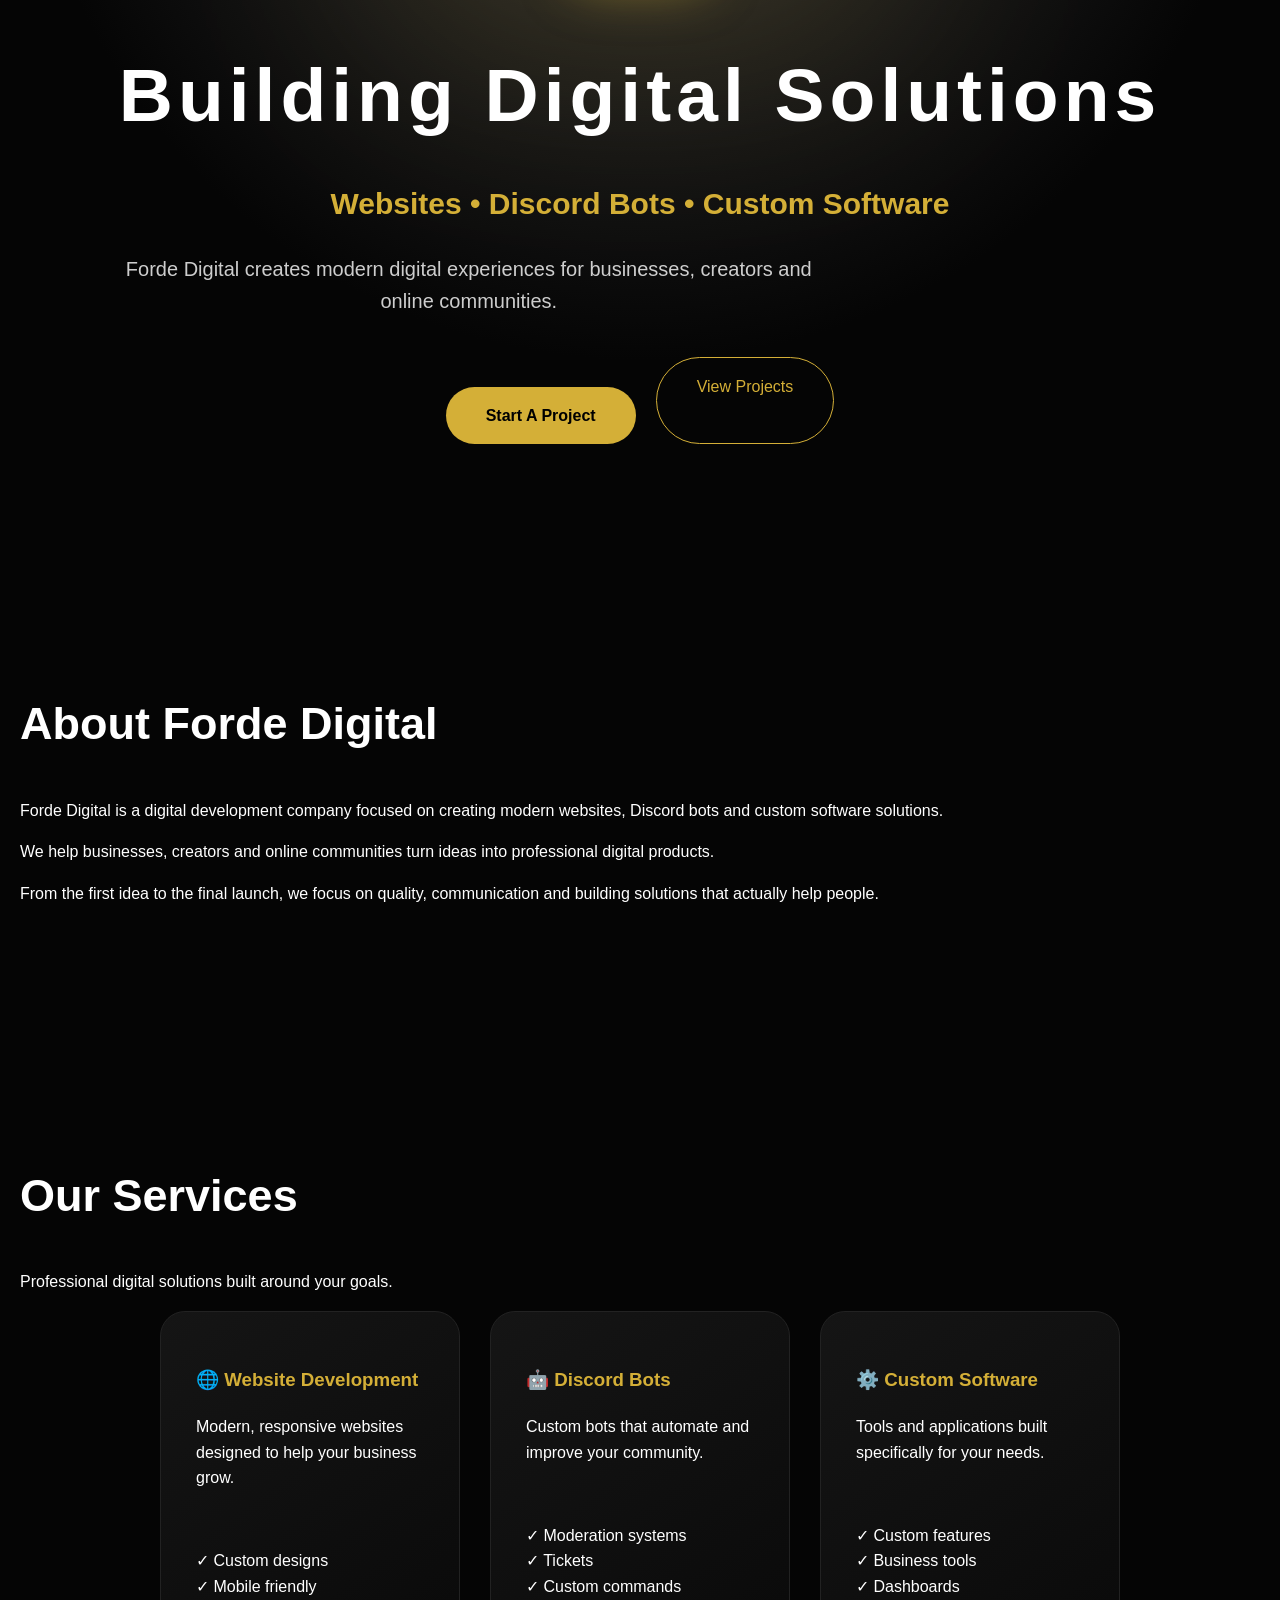
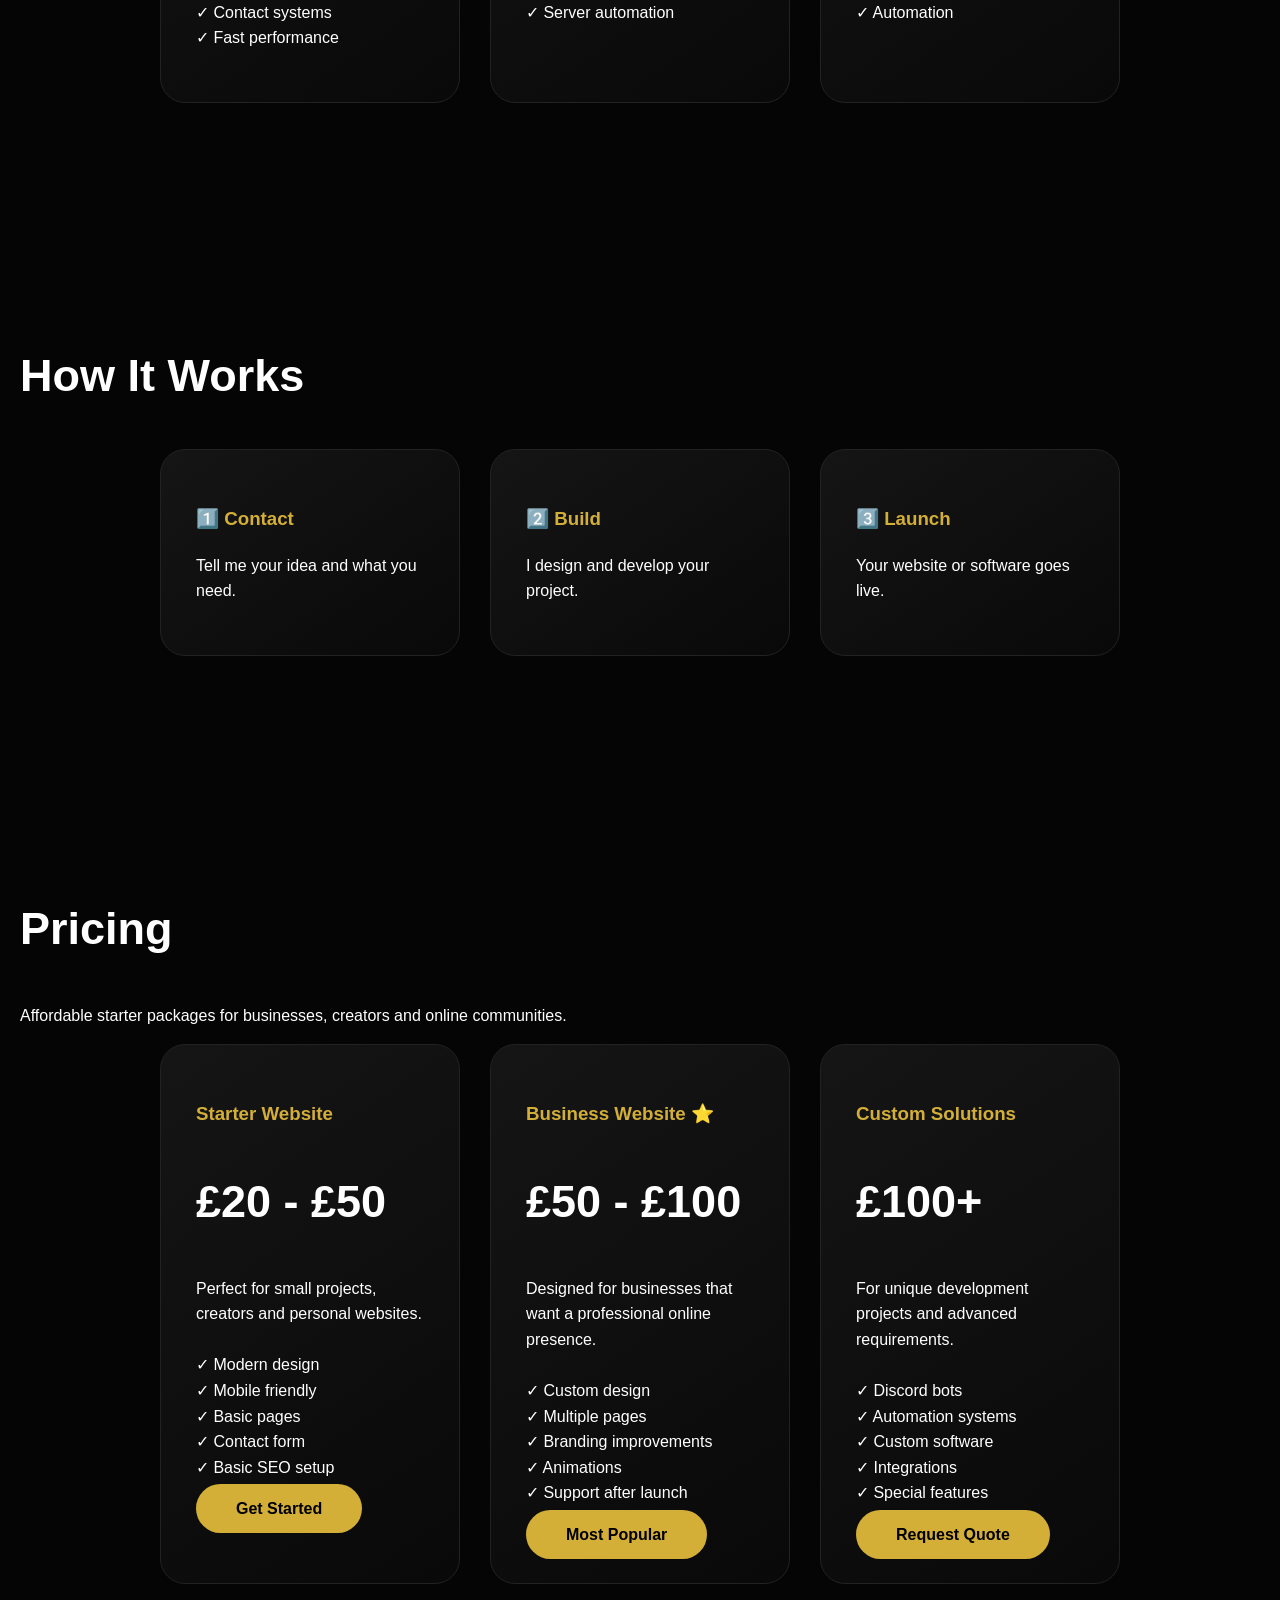
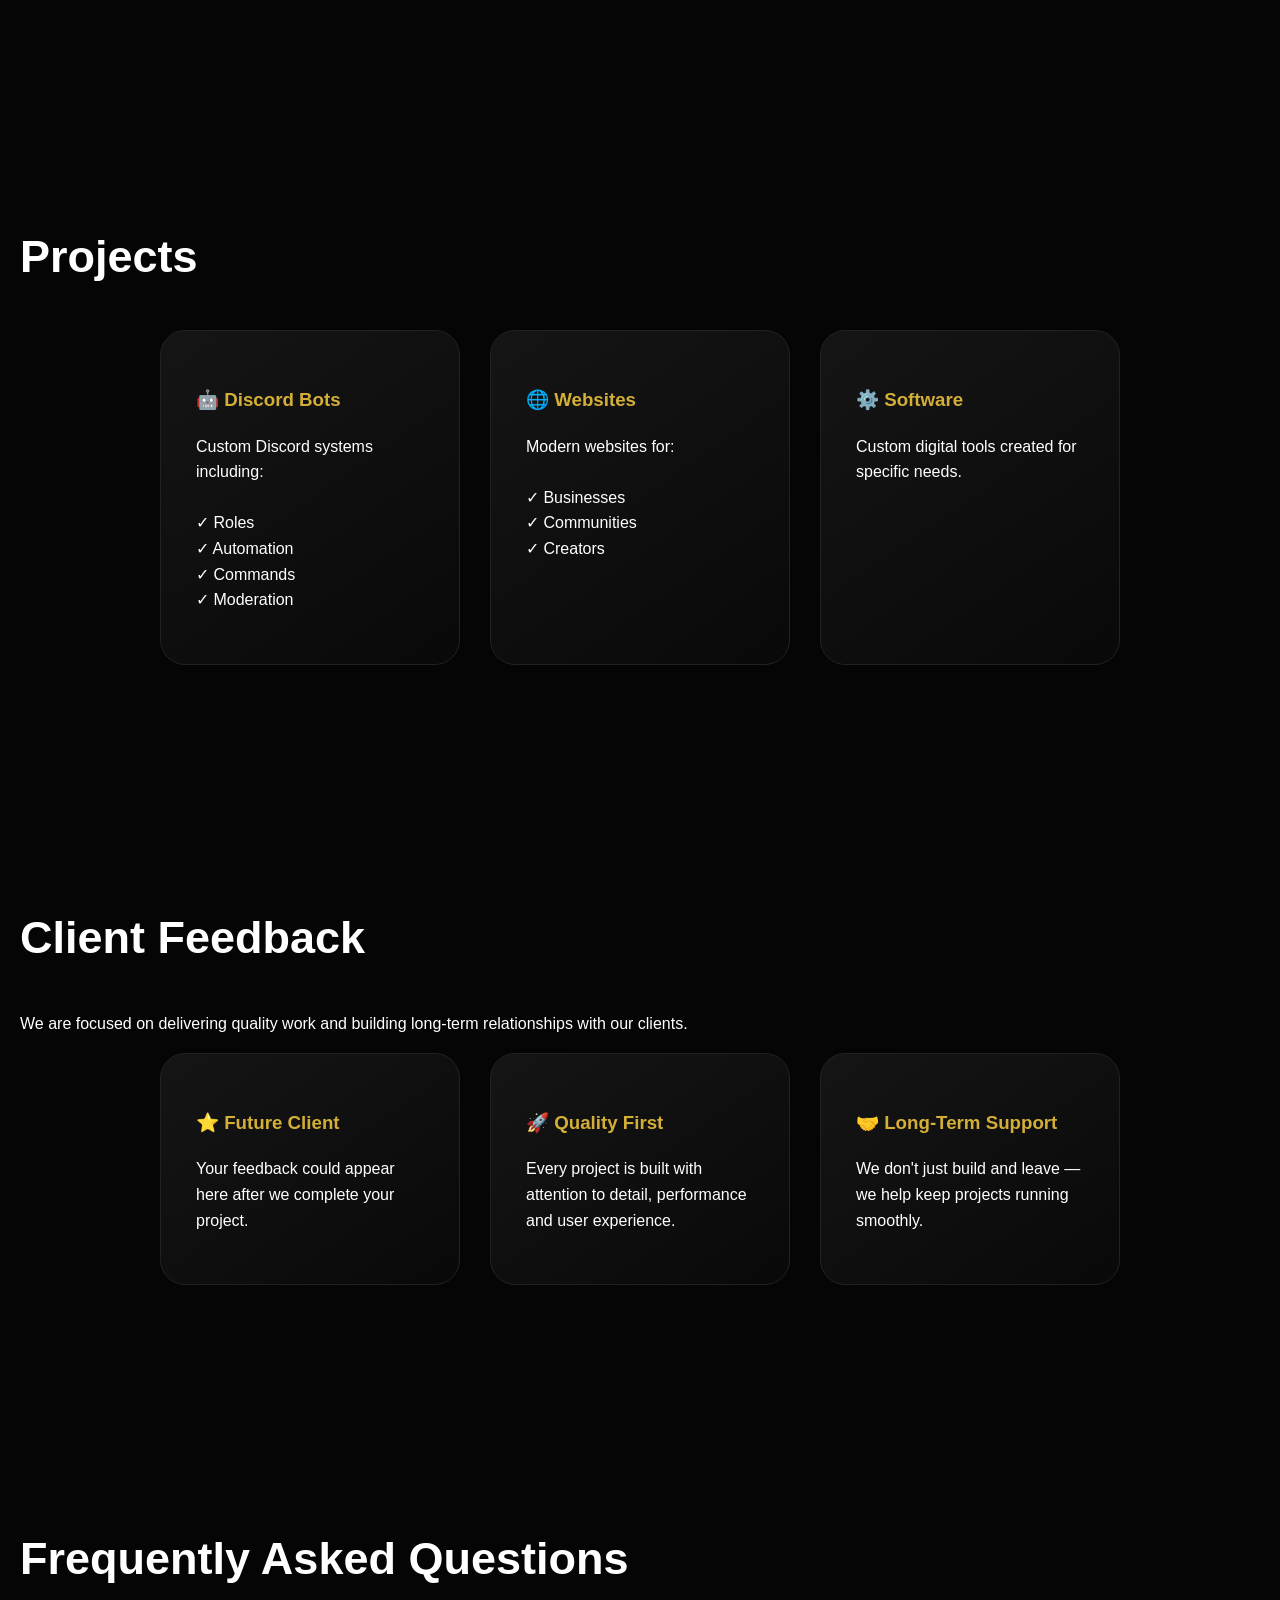
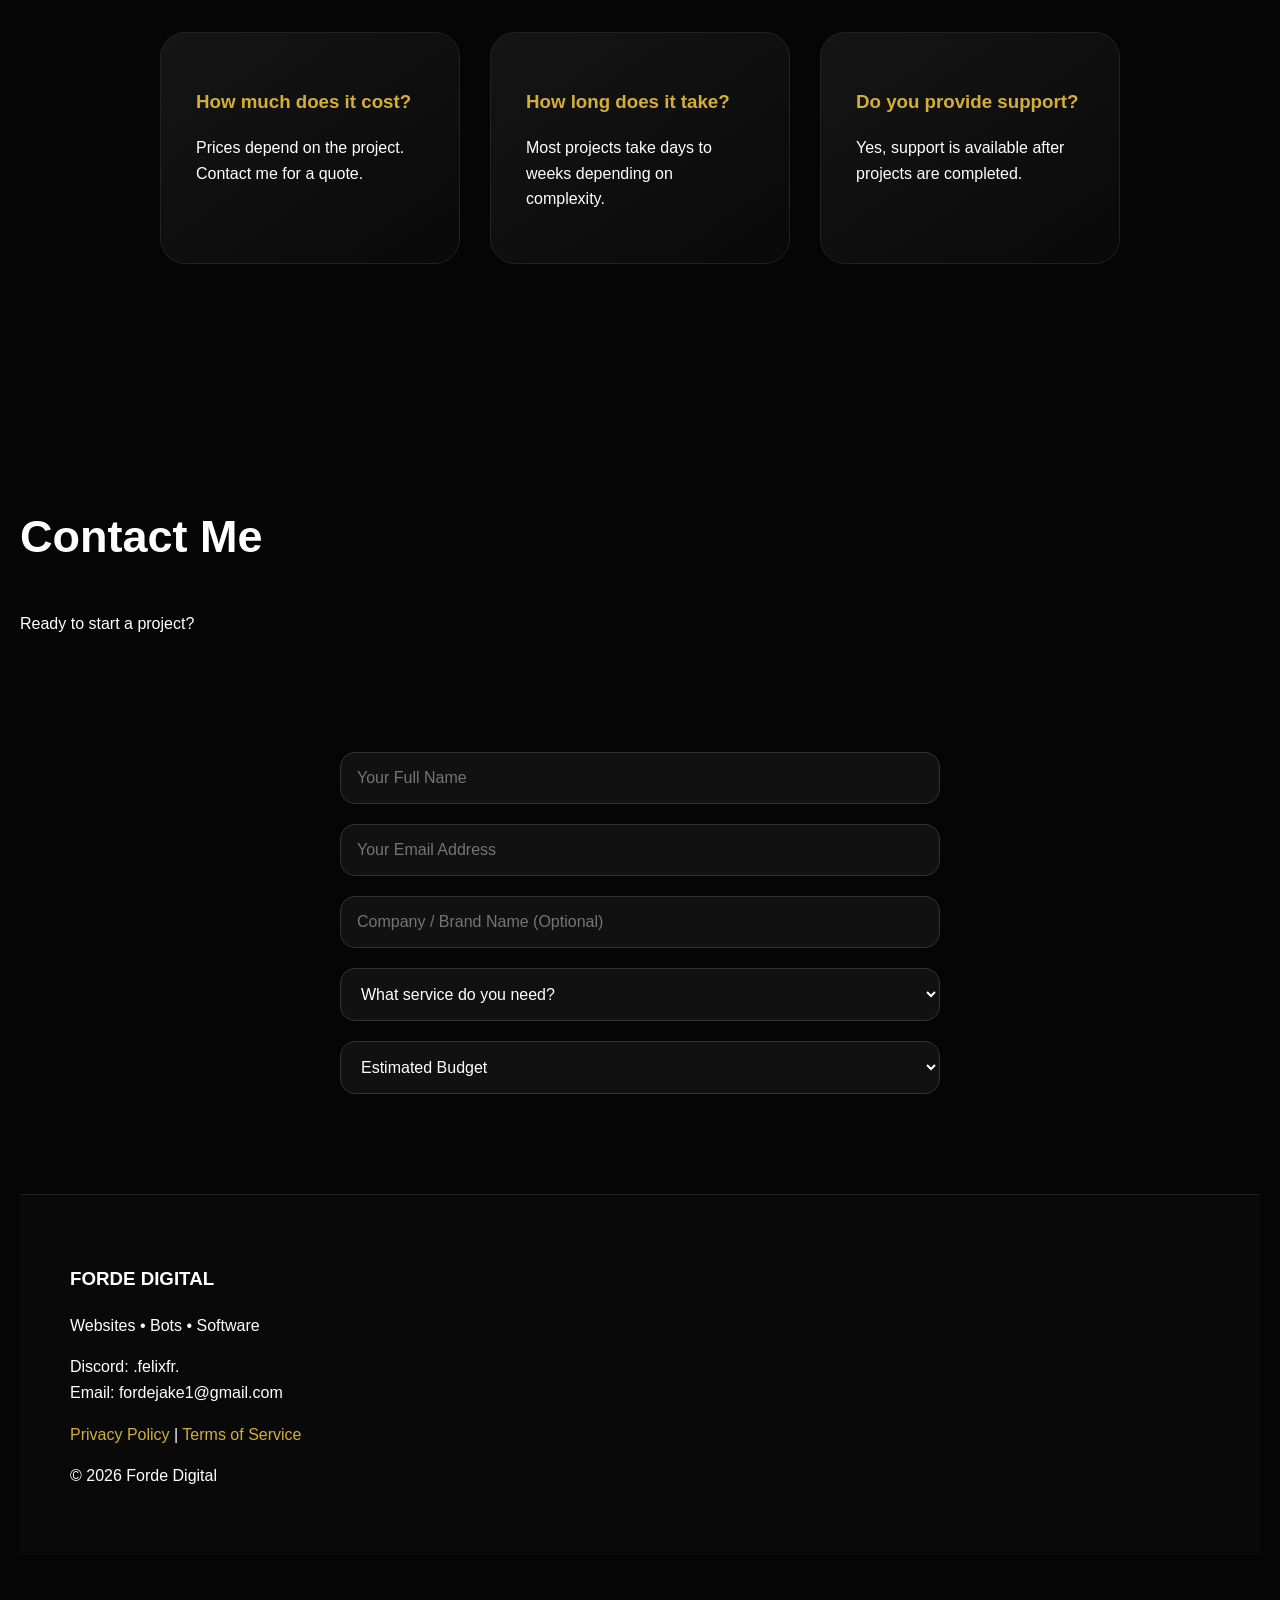
==== commit c4a87d2a: "Updated pricing packages" ====
--- a/index.html
+++ b/index.html
@@ -391,7 +391,7 @@
 <h2>Pricing</h2>
 
 <p>
-Simple pricing for projects of all sizes.
+Affordable starter packages for businesses, creators and online communities.
 </p>
 
 
@@ -402,18 +402,19 @@
 
 <h3>Starter Website</h3>
 
-<h2>£150+</h2>
-
-<p>
-
-Perfect for small projects and personal websites.
+<h2>£20 - £50</h2>
+
+<p>
+
+Perfect for small projects, creators and personal websites.
 
 <br><br>
 
 ✓ Modern design<br>
 ✓ Mobile friendly<br>
 ✓ Basic pages<br>
-✓ Contact form
+✓ Contact form<br>
+✓ Basic SEO setup
 
 </p>
 
@@ -432,7 +433,7 @@
 
 <h3>Business Website ⭐</h3>
 
-<h2>£400+</h2>
+<h2>£50 - £100</h2>
 
 <p>
 
@@ -442,8 +443,8 @@
 
 ✓ Custom design<br>
 ✓ Multiple pages<br>
+✓ Branding improvements<br>
 ✓ Animations<br>
-✓ Advanced features<br>
 ✓ Support after launch
 
 </p>
@@ -461,20 +462,21 @@
 
 <div class="card">
 
-<h3>Custom Software</h3>
-
-<h2>£500+</h2>
-
-<p>
-
-For unique tools and automation systems.
+<h3>Custom Solutions</h3>
+
+<h2>£100+</h2>
+
+<p>
+
+For unique development projects and advanced requirements.
 
 <br><br>
 
-✓ Custom features<br>
-✓ Dashboards<br>
+✓ Discord bots<br>
+✓ Automation systems<br>
+✓ Custom software<br>
 ✓ Integrations<br>
-✓ Business solutions
+✓ Special features
 
 </p>
 
@@ -488,7 +490,7 @@
 
 </div>
 
-
+</section>
 </section>
 
 <section id="projects">
@@ -755,90 +757,22 @@
 </option>
 
 <option>
-Under £100
+£20 - £50
 </option>
 
 <option>
-£100 - £300
+£50 - £100
 </option>
 
 <option>
-£300 - £500
+£100 - £250
 </option>
 
 <option>
-£500 - £1000
-</option>
-
-<option>
-£1000+
+£250+
 </option>
 
 </select>
-
-
-
-<select name="timeline" required>
-
-<option value="">
-Project Timeline
-</option>
-
-<option>
-ASAP
-</option>
-
-<option>
-Within 1 month
-</option>
-
-<option>
-1 - 3 months
-</option>
-
-<option>
-3+ months
-</option>
-
-</select>
-
-
-
-<select name="contact_method">
-
-<option>
-Preferred Contact Method
-</option>
-
-<option>
-Email
-</option>
-
-<option>
-Discord
-</option>
-
-</select>
-
-
-
-<textarea
-
-name="message"
-
-placeholder="Tell us about your project, goals and requirements..."
-
-required></textarea>
-
-
-
-<button type="submit">
-Request A Quote
-</button>
-
-
-</form>
-
 </section>
 
 
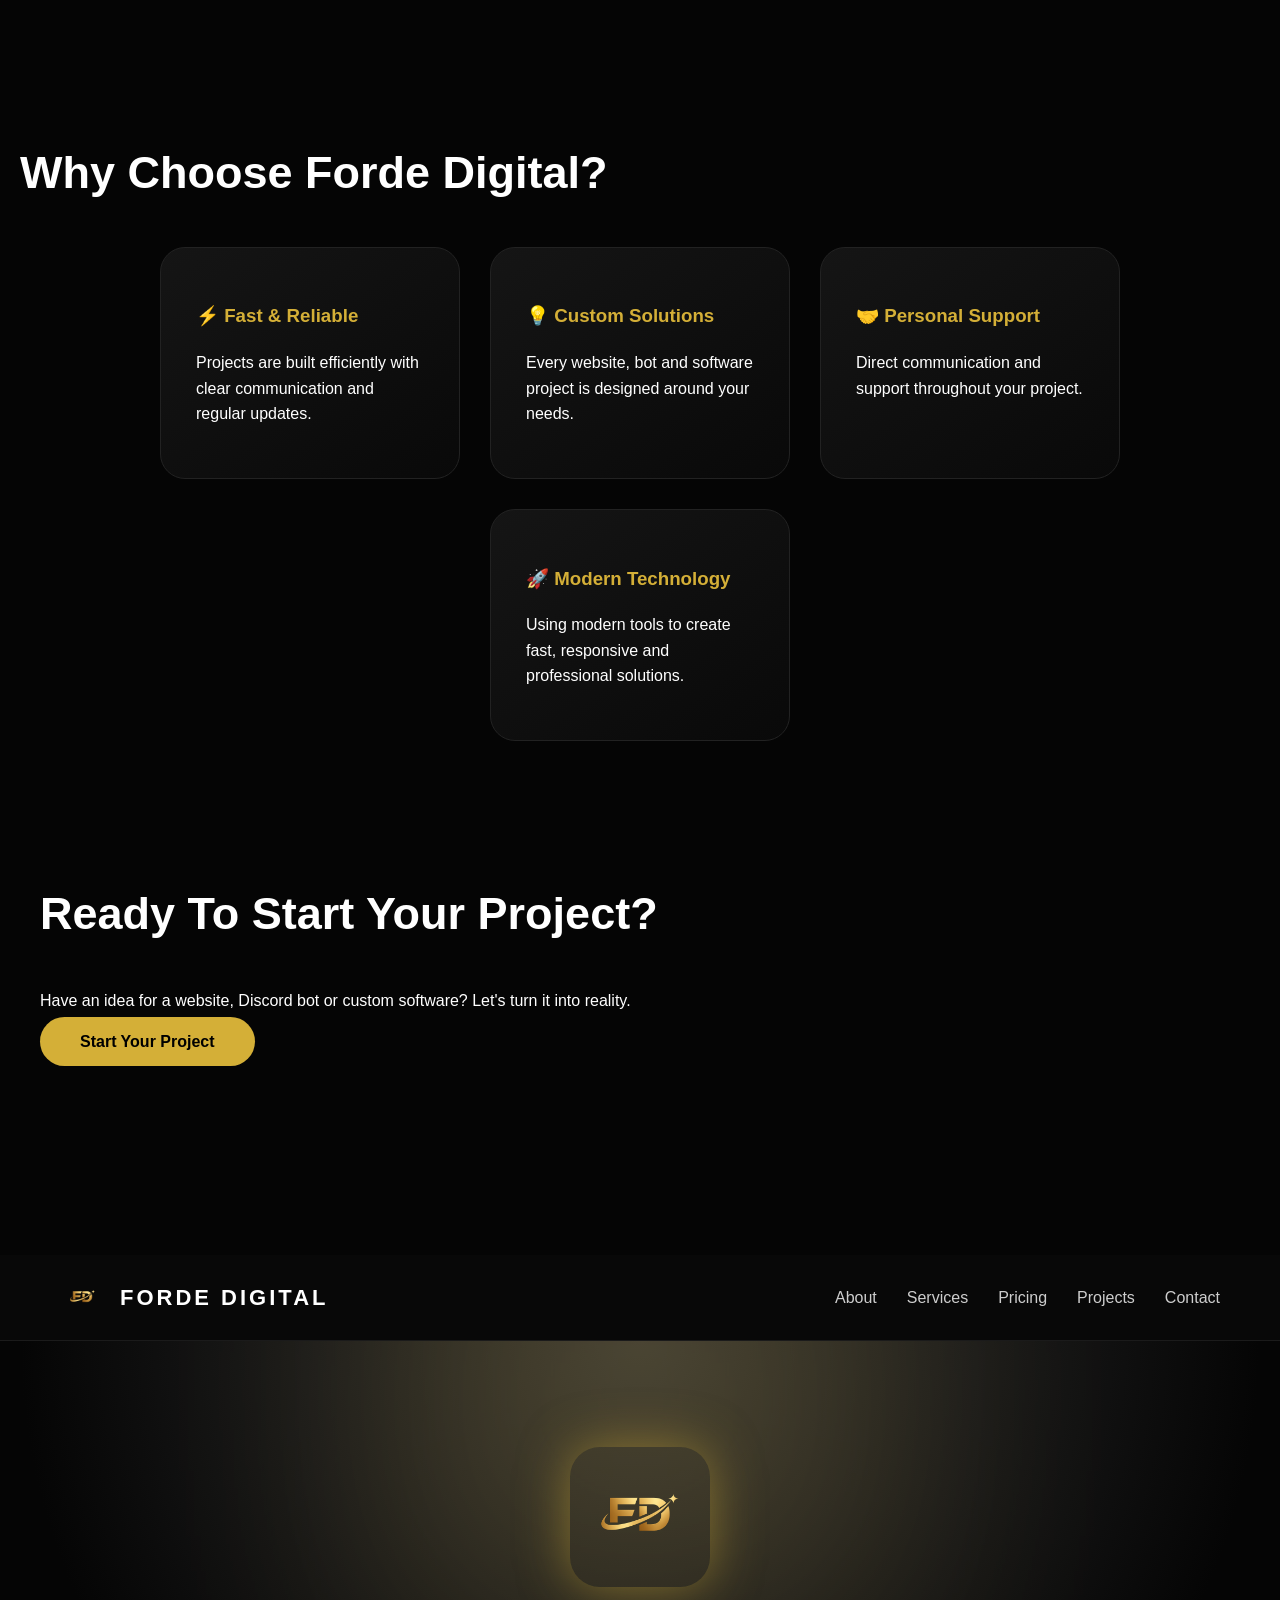
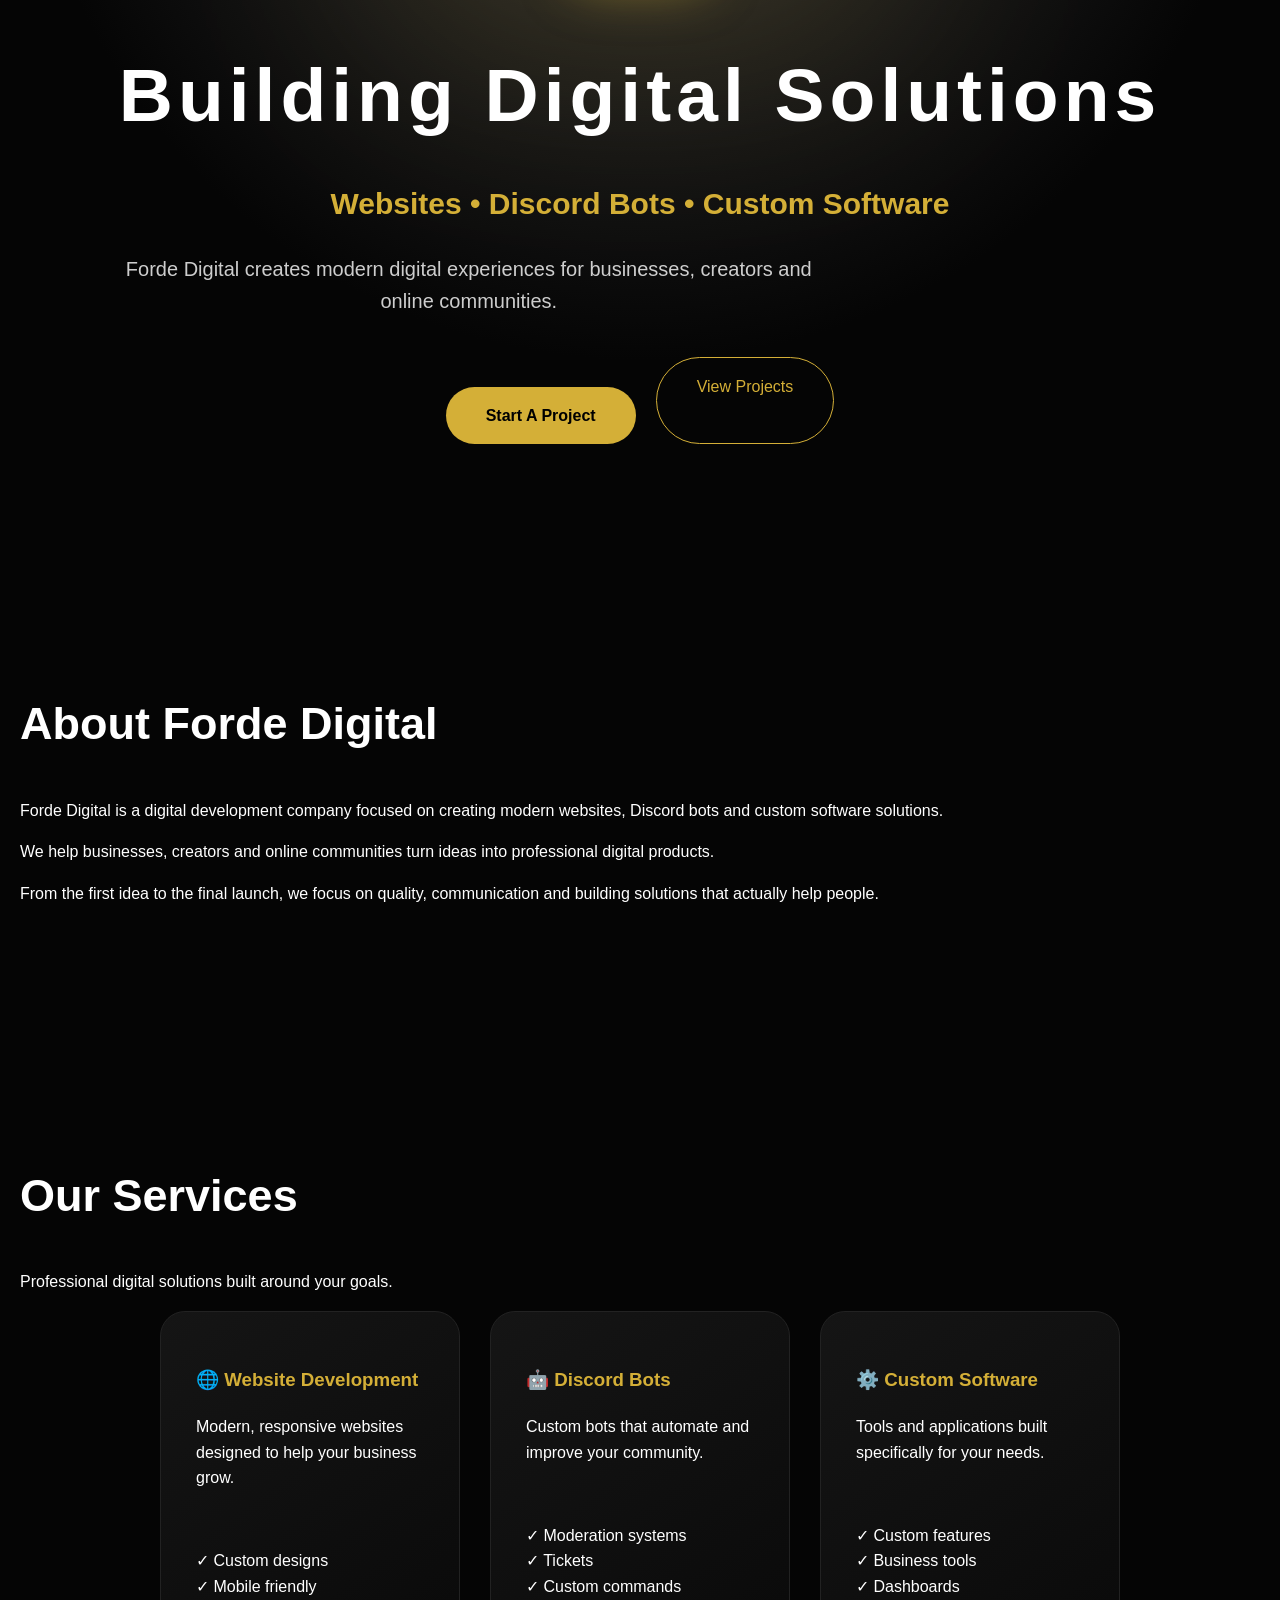
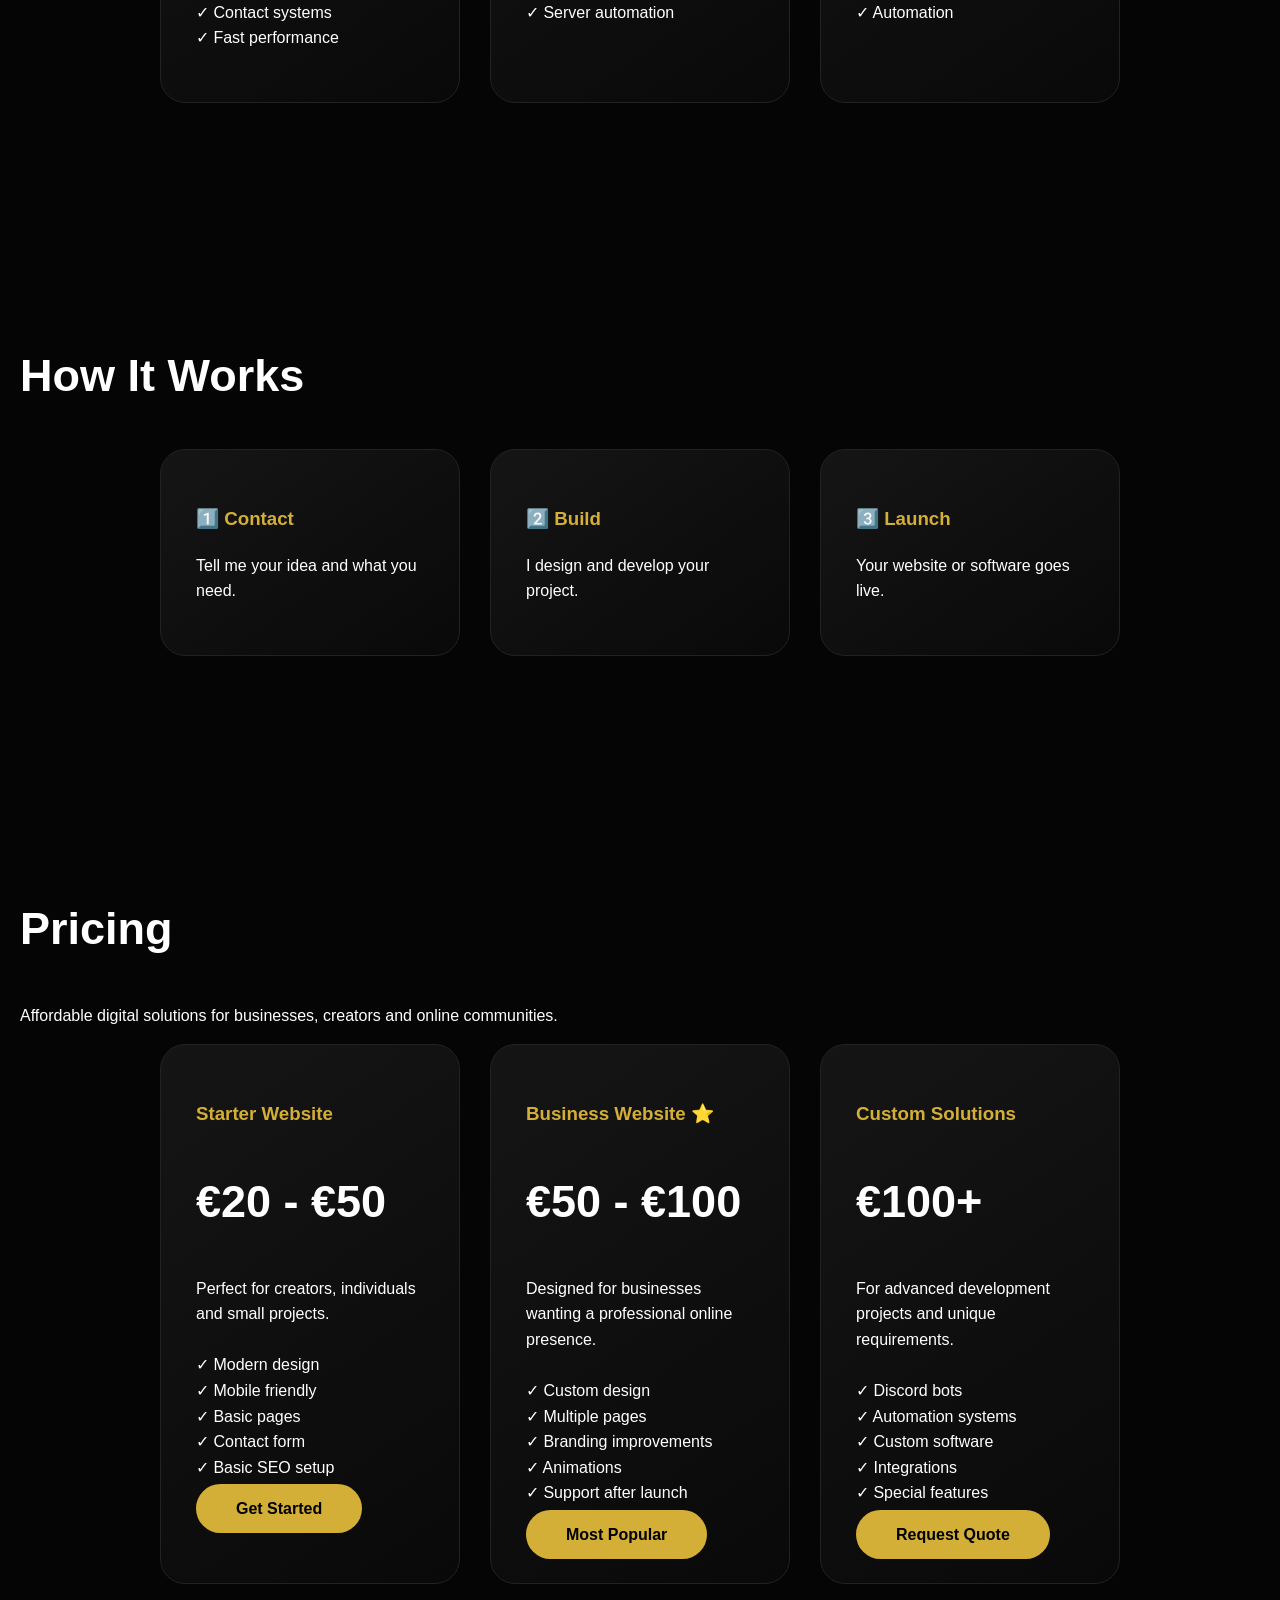
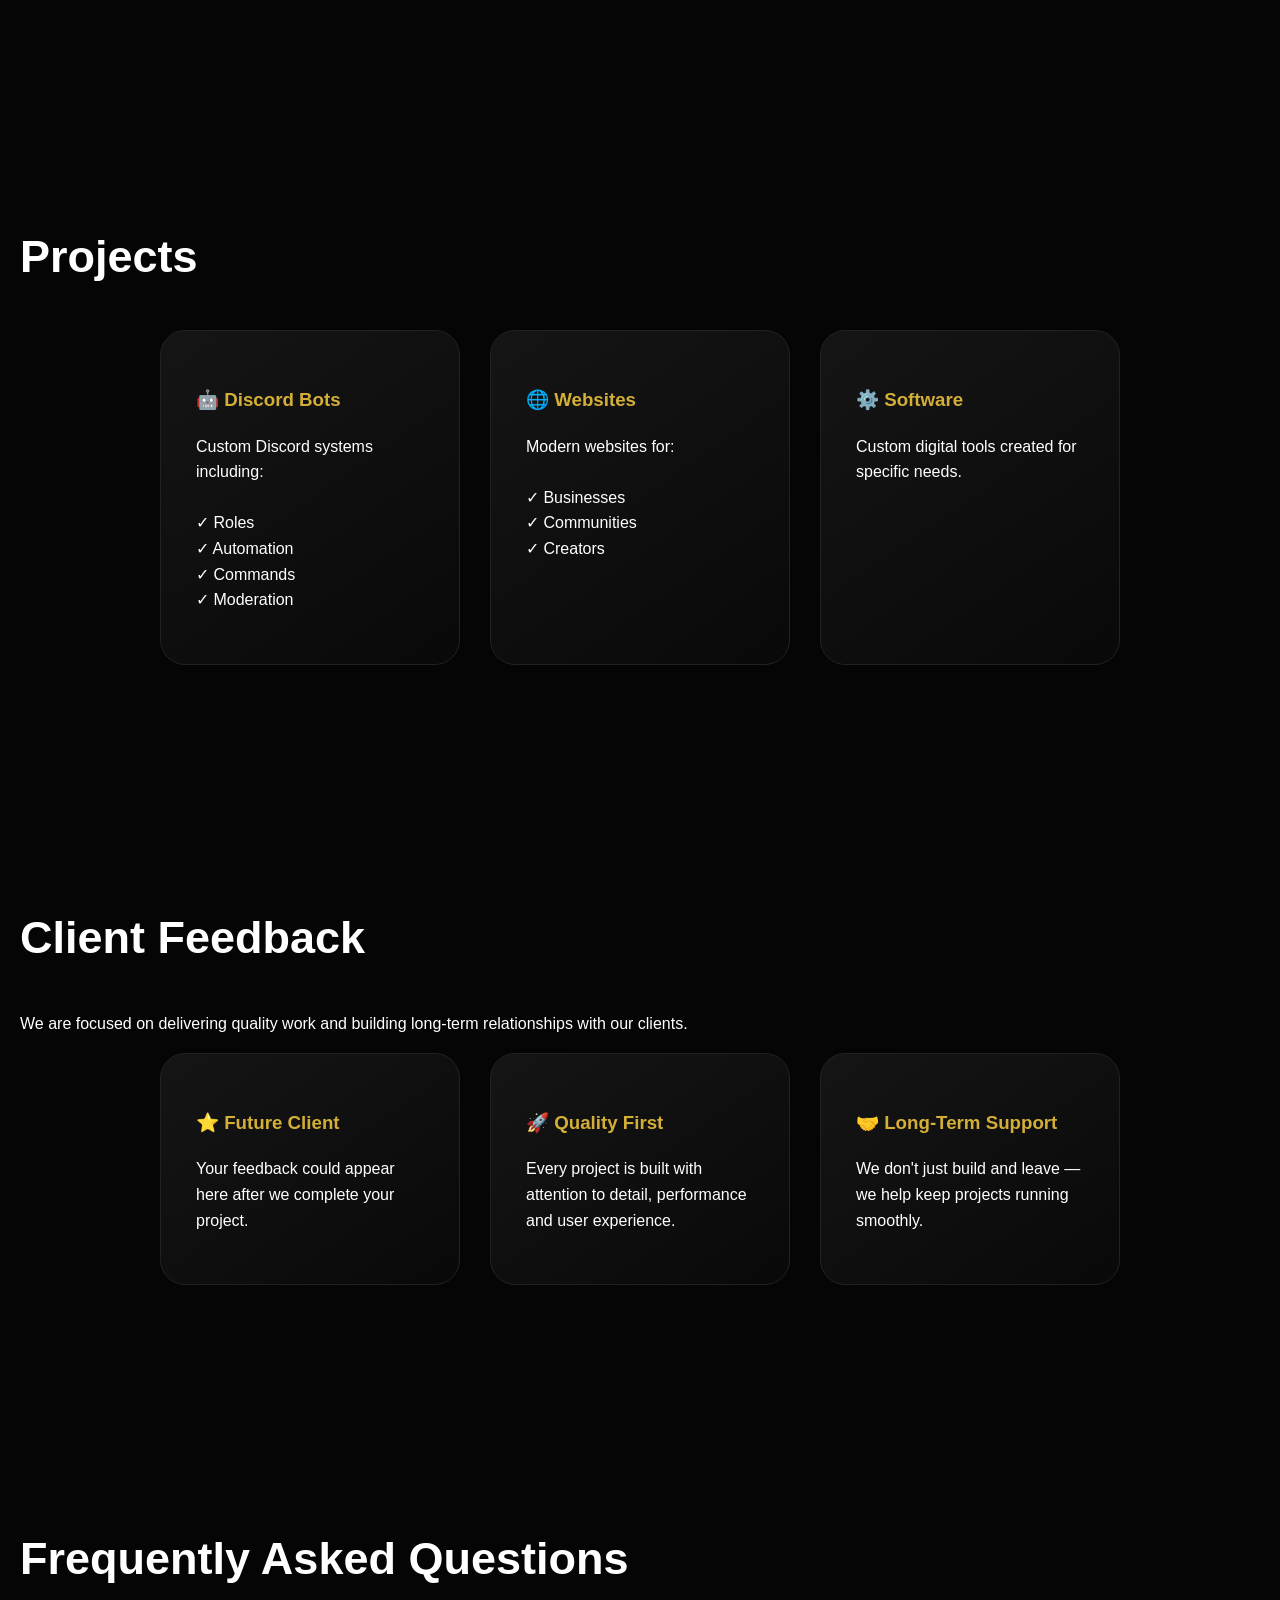
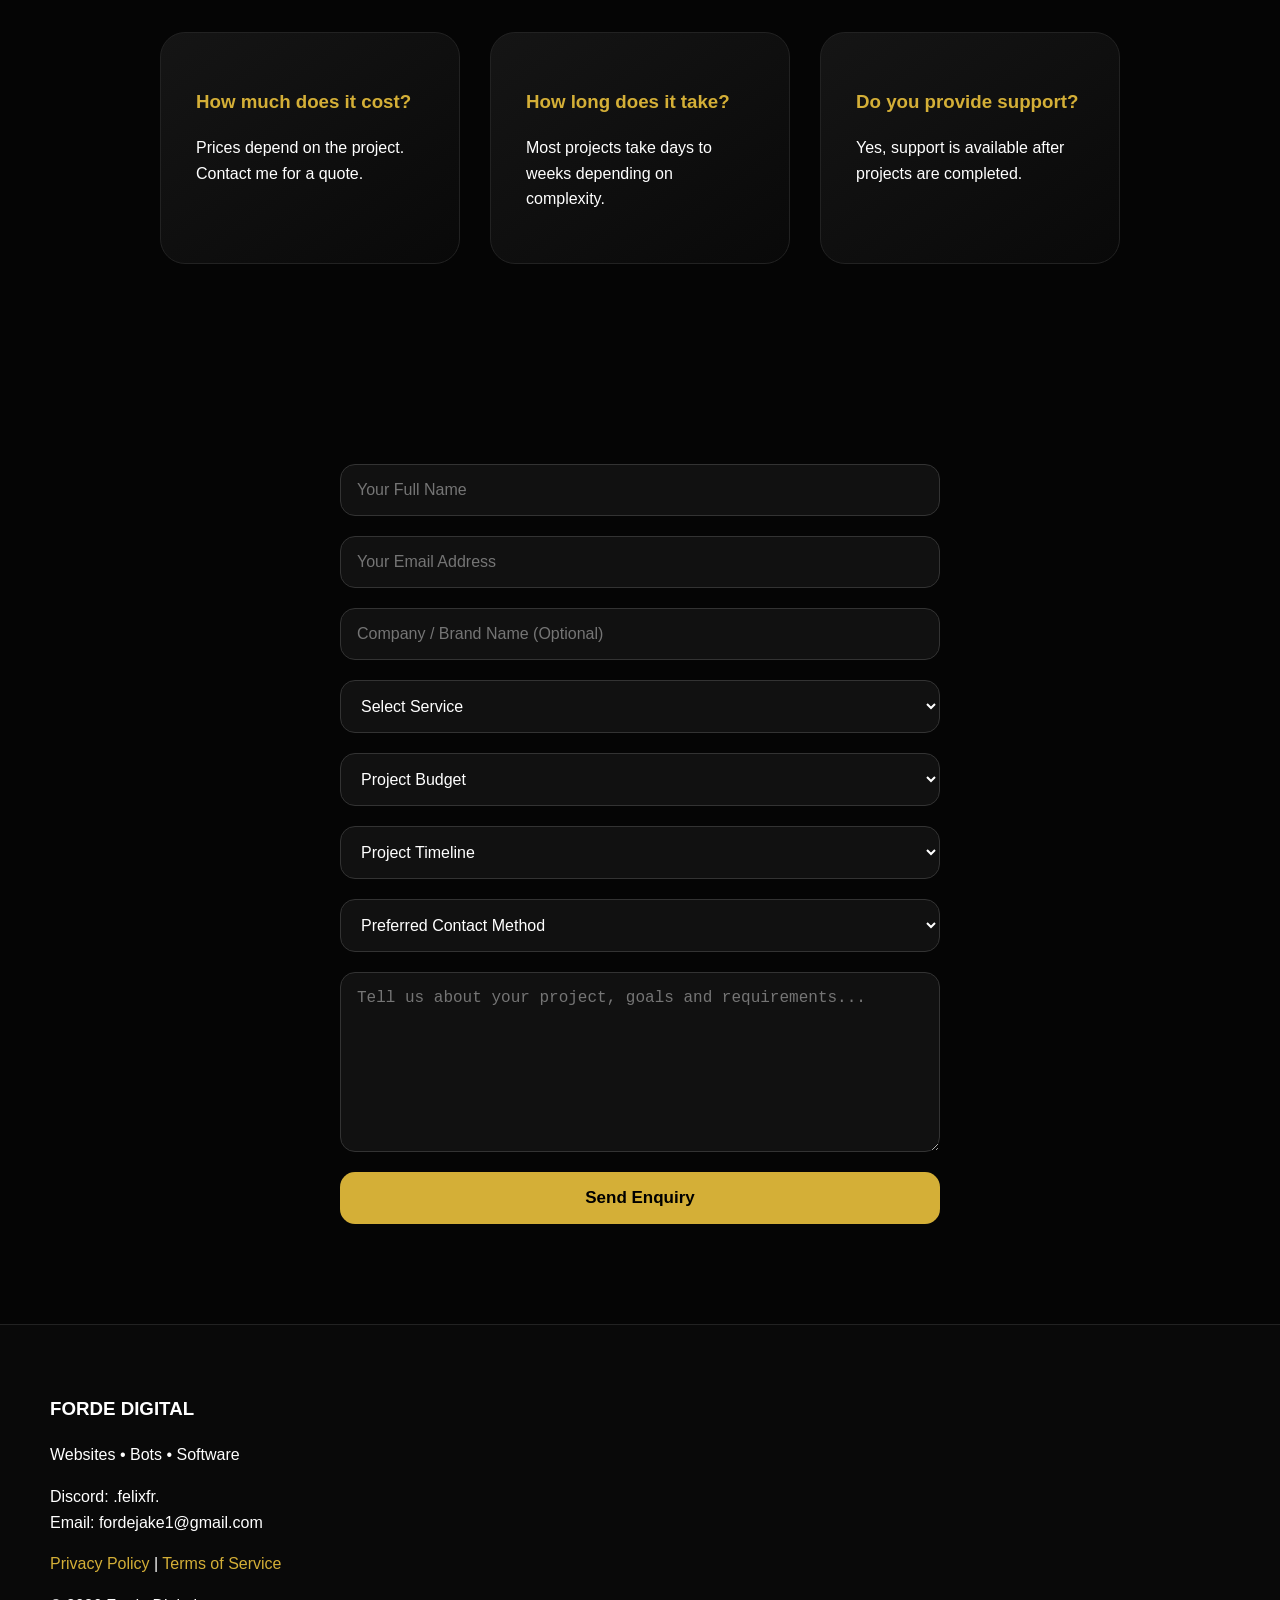
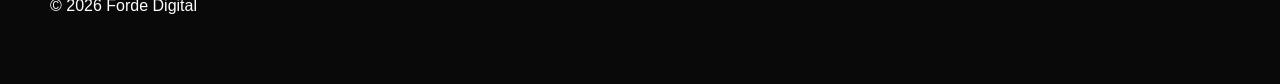
==== commit 458b1155: "Updated pricing and enquiry form" ====
--- a/index.html
+++ b/index.html
@@ -391,7 +391,7 @@
 <h2>Pricing</h2>
 
 <p>
-Affordable starter packages for businesses, creators and online communities.
+Affordable digital solutions for businesses, creators and online communities.
 </p>
 
 
@@ -402,11 +402,11 @@
 
 <h3>Starter Website</h3>
 
-<h2>£20 - £50</h2>
-
-<p>
-
-Perfect for small projects, creators and personal websites.
+<h2>€20 - €50</h2>
+
+<p>
+
+Perfect for creators, individuals and small projects.
 
 <br><br>
 
@@ -433,11 +433,11 @@
 
 <h3>Business Website ⭐</h3>
 
-<h2>£50 - £100</h2>
-
-<p>
-
-Designed for businesses that want a professional online presence.
+<h2>€50 - €100</h2>
+
+<p>
+
+Designed for businesses wanting a professional online presence.
 
 <br><br>
 
@@ -464,11 +464,11 @@
 
 <h3>Custom Solutions</h3>
 
-<h2>£100+</h2>
-
-<p>
-
-For unique development projects and advanced requirements.
+<h2>€100+</h2>
+
+<p>
+
+For advanced development projects and unique requirements.
 
 <br><br>
 
@@ -491,7 +491,6 @@
 </div>
 
 </section>
-</section>
 
 <section id="projects">
 
@@ -689,18 +688,7 @@
 <section id="contact">
 
 
-<h2>Contact Me</h2>
-
-
-<p>
-Ready to start a project?
-</p>
-
-
-
-<section id="contact">
-
-<form class="contact-form" action="https://formspree.io/f/mrenodjp" method="POST">
+<form class="contact-form">
 
 
 <input 
@@ -717,7 +705,7 @@
 required>
 
 
-<input 
+<input
 type="text"
 name="company"
 placeholder="Company / Brand Name (Optional)">
@@ -727,7 +715,7 @@
 <select name="service" required>
 
 <option value="">
-What service do you need?
+Select Service
 </option>
 
 <option>
@@ -753,27 +741,91 @@
 <select name="budget" required>
 
 <option value="">
-Estimated Budget
-</option>
-
-<option>
-£20 - £50
-</option>
-
-<option>
-£50 - £100
-</option>
-
-<option>
-£100 - £250
-</option>
-
-<option>
-£250+
+Project Budget
+</option>
+
+<option>
+€20 - €50
+</option>
+
+<option>
+€50 - €100
+</option>
+
+<option>
+€100 - €250
+</option>
+
+<option>
+€250+
 </option>
 
 </select>
-</section>
+
+
+
+<select name="timeline" required>
+
+<option value="">
+Project Timeline
+</option>
+
+<option>
+ASAP
+</option>
+
+<option>
+1 - 4 weeks
+</option>
+
+<option>
+1 - 3 months
+</option>
+
+<option>
+3+ months
+</option>
+
+</select>
+
+
+
+<select name="contact">
+
+<option>
+Preferred Contact Method
+</option>
+
+<option>
+Email
+</option>
+
+<option>
+Discord
+</option>
+
+</select>
+
+
+
+<textarea
+
+name="message"
+
+placeholder="Tell us about your project, goals and requirements..."
+
+required></textarea>
+
+
+
+<button type="submit">
+
+Send Enquiry
+
+</button>
+
+
+</form></section>
 
 
 
--- a/style.css
+++ b/style.css
@@ -1073,4 +1073,53 @@
 box-shadow:0 10px 30px rgba(212,175,55,.35);
 
 
+}
+/* ENQUIRY FORM IMPROVEMENTS */
+
+
+.contact-form select {
+
+background:#111;
+
+color:white;
+
+border:1px solid #333;
+
+padding:16px;
+
+border-radius:15px;
+
+font-family:inherit;
+
+font-size:16px;
+
+}
+
+
+.contact-form input:focus,
+.contact-form textarea:focus,
+.contact-form select:focus {
+
+outline:none;
+
+border-color:#d4af37;
+
+box-shadow:0 0 15px rgba(212,175,55,.25);
+
+}
+
+
+.contact-form button {
+
+transition:.3s;
+
+}
+
+
+.contact-form button:hover {
+
+transform:translateY(-3px);
+
+box-shadow:0 10px 30px rgba(212,175,55,.4);
+
 }
--- a/style.css
+++ b/style.css
@@ -1073,4 +1073,53 @@
 box-shadow:0 10px 30px rgba(212,175,55,.35);
 
 
+}
+/* ENQUIRY FORM IMPROVEMENTS */
+
+
+.contact-form select {
+
+background:#111;
+
+color:white;
+
+border:1px solid #333;
+
+padding:16px;
+
+border-radius:15px;
+
+font-family:inherit;
+
+font-size:16px;
+
+}
+
+
+.contact-form input:focus,
+.contact-form textarea:focus,
+.contact-form select:focus {
+
+outline:none;
+
+border-color:#d4af37;
+
+box-shadow:0 0 15px rgba(212,175,55,.25);
+
+}
+
+
+.contact-form button {
+
+transition:.3s;
+
+}
+
+
+.contact-form button:hover {
+
+transform:translateY(-3px);
+
+box-shadow:0 10px 30px rgba(212,175,55,.4);
+
 }
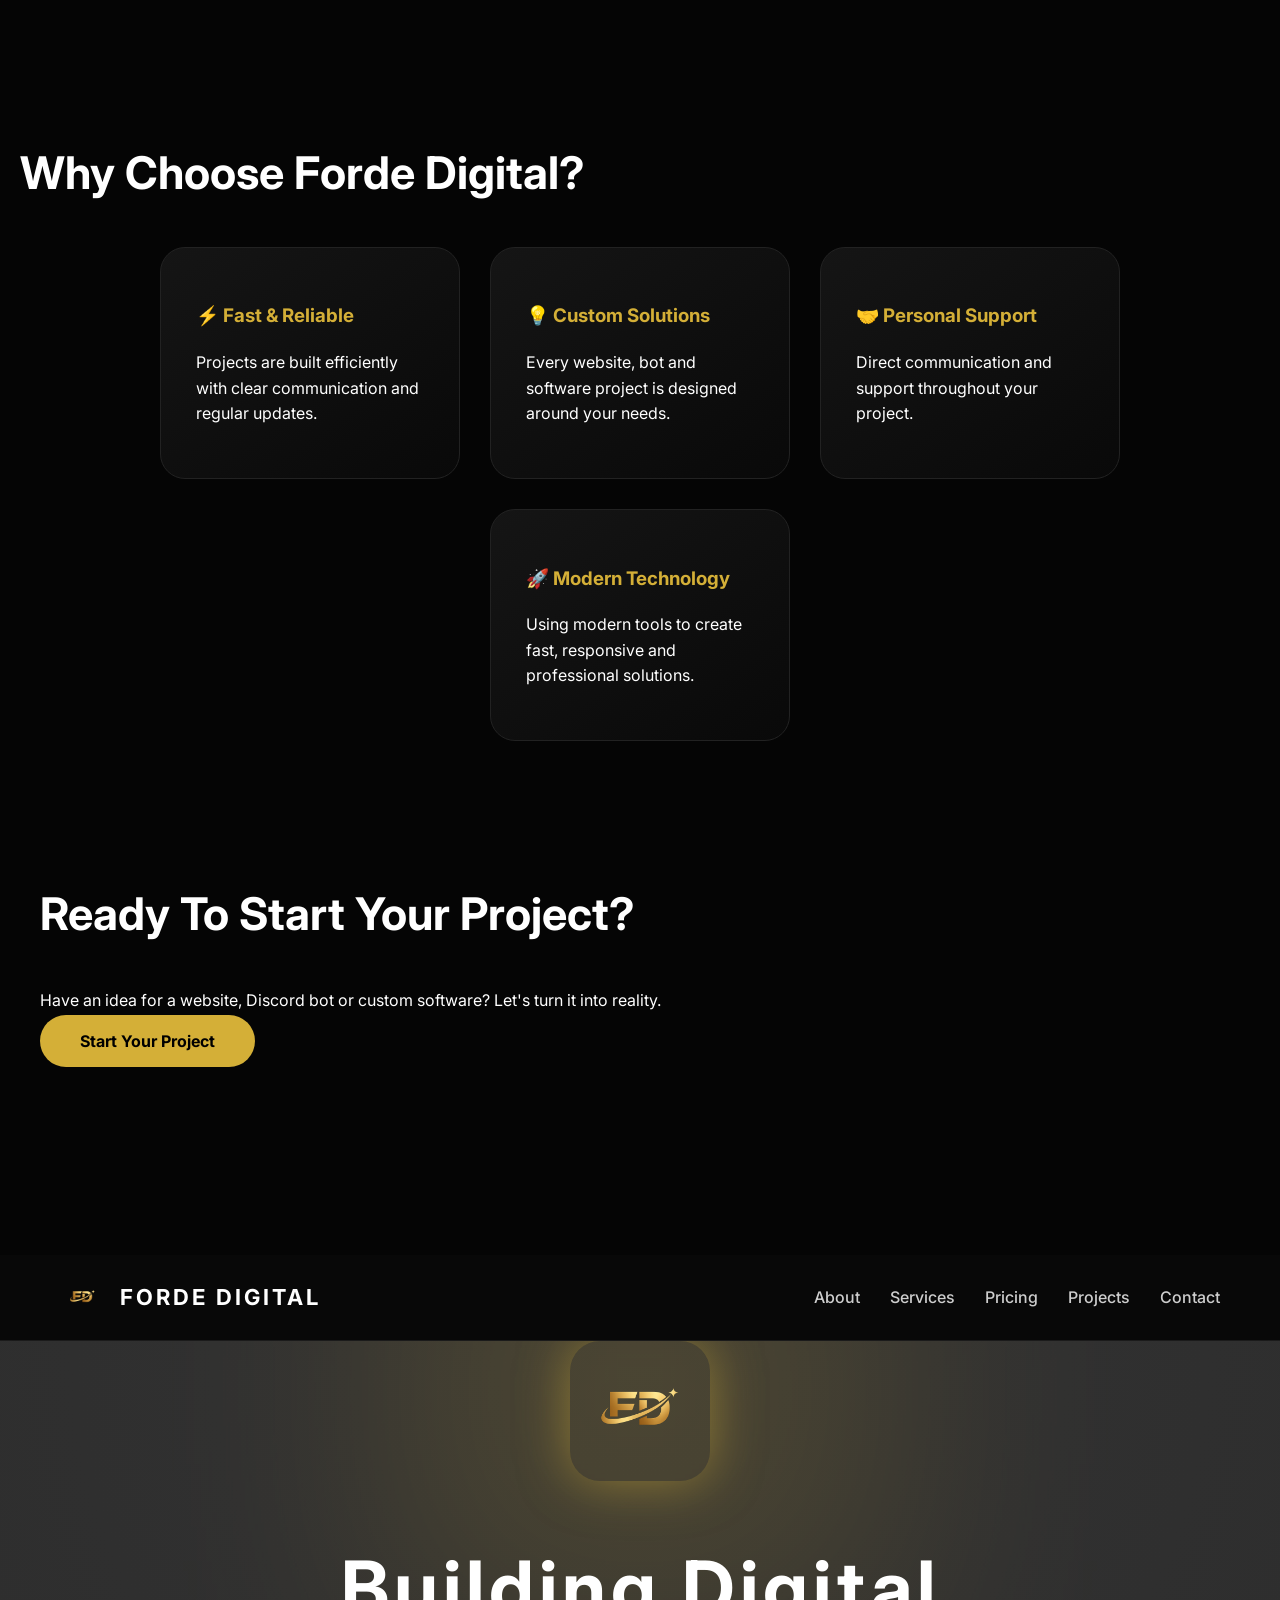
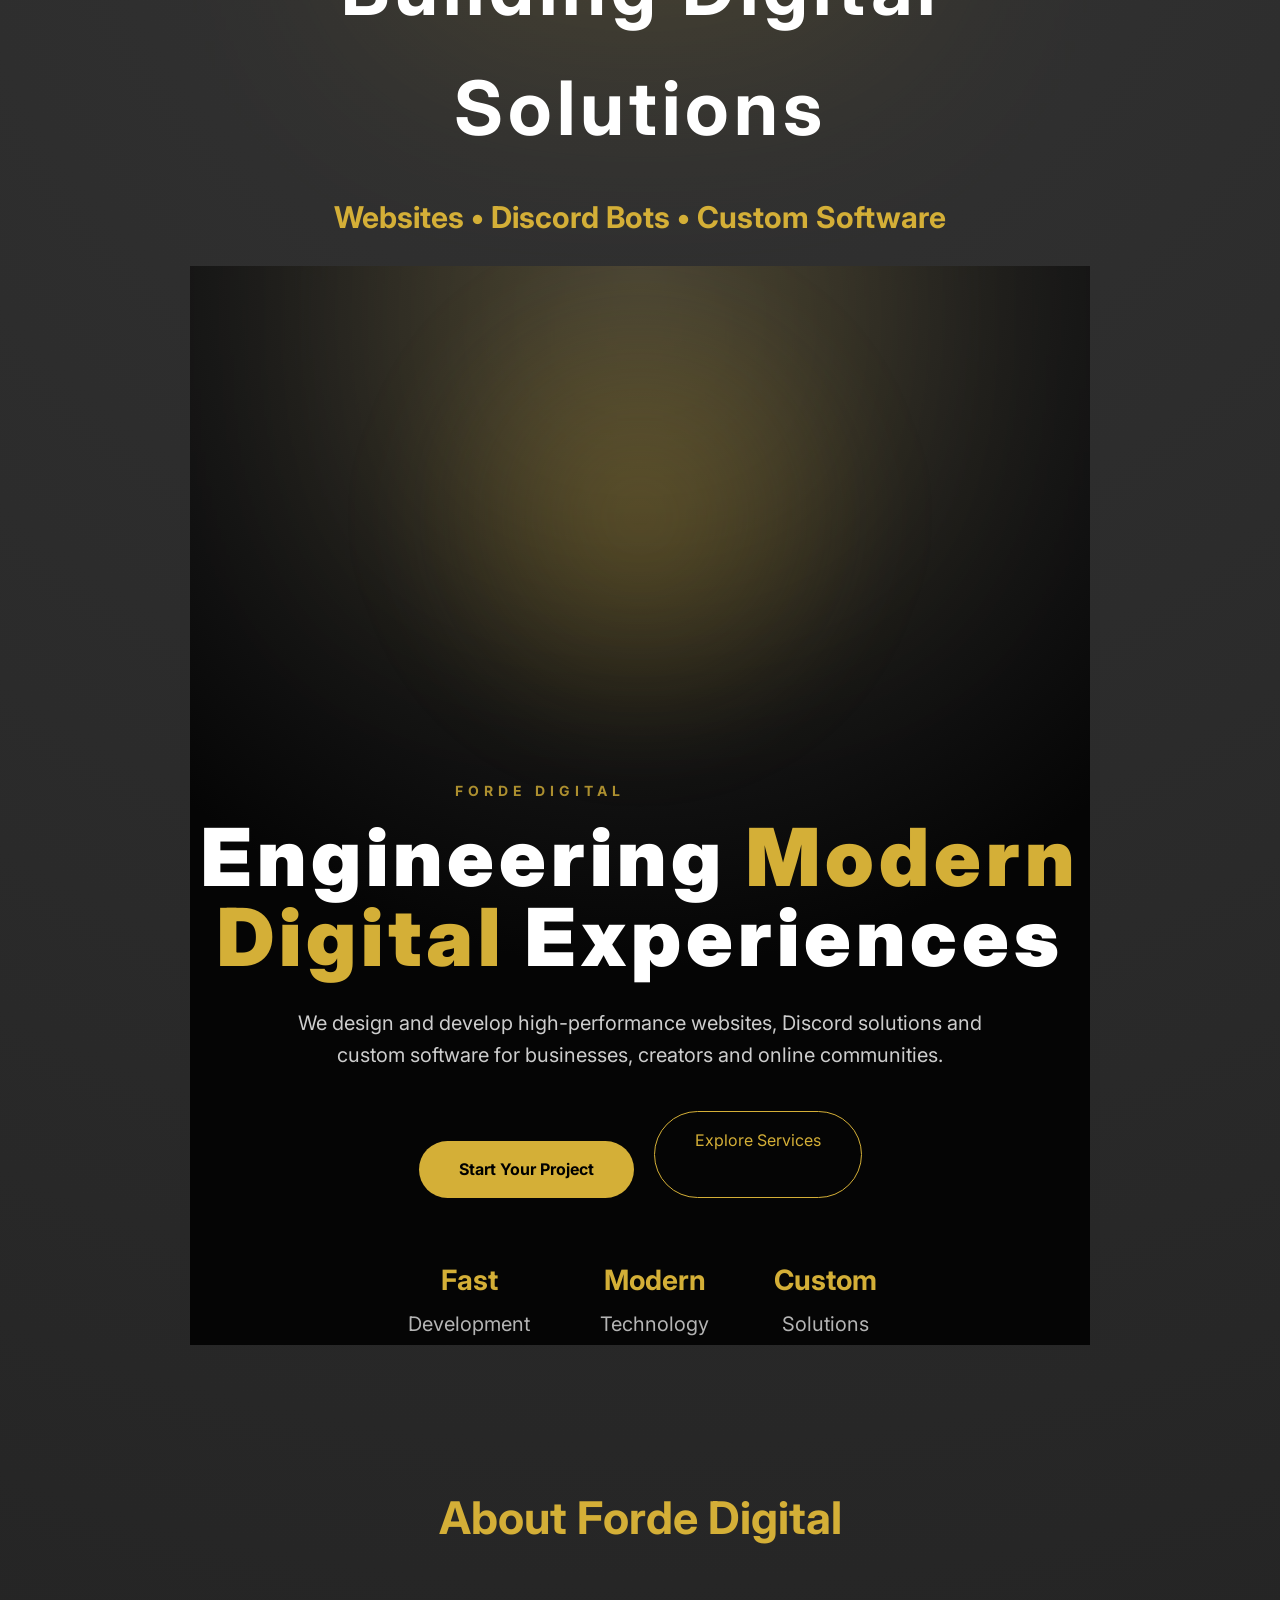
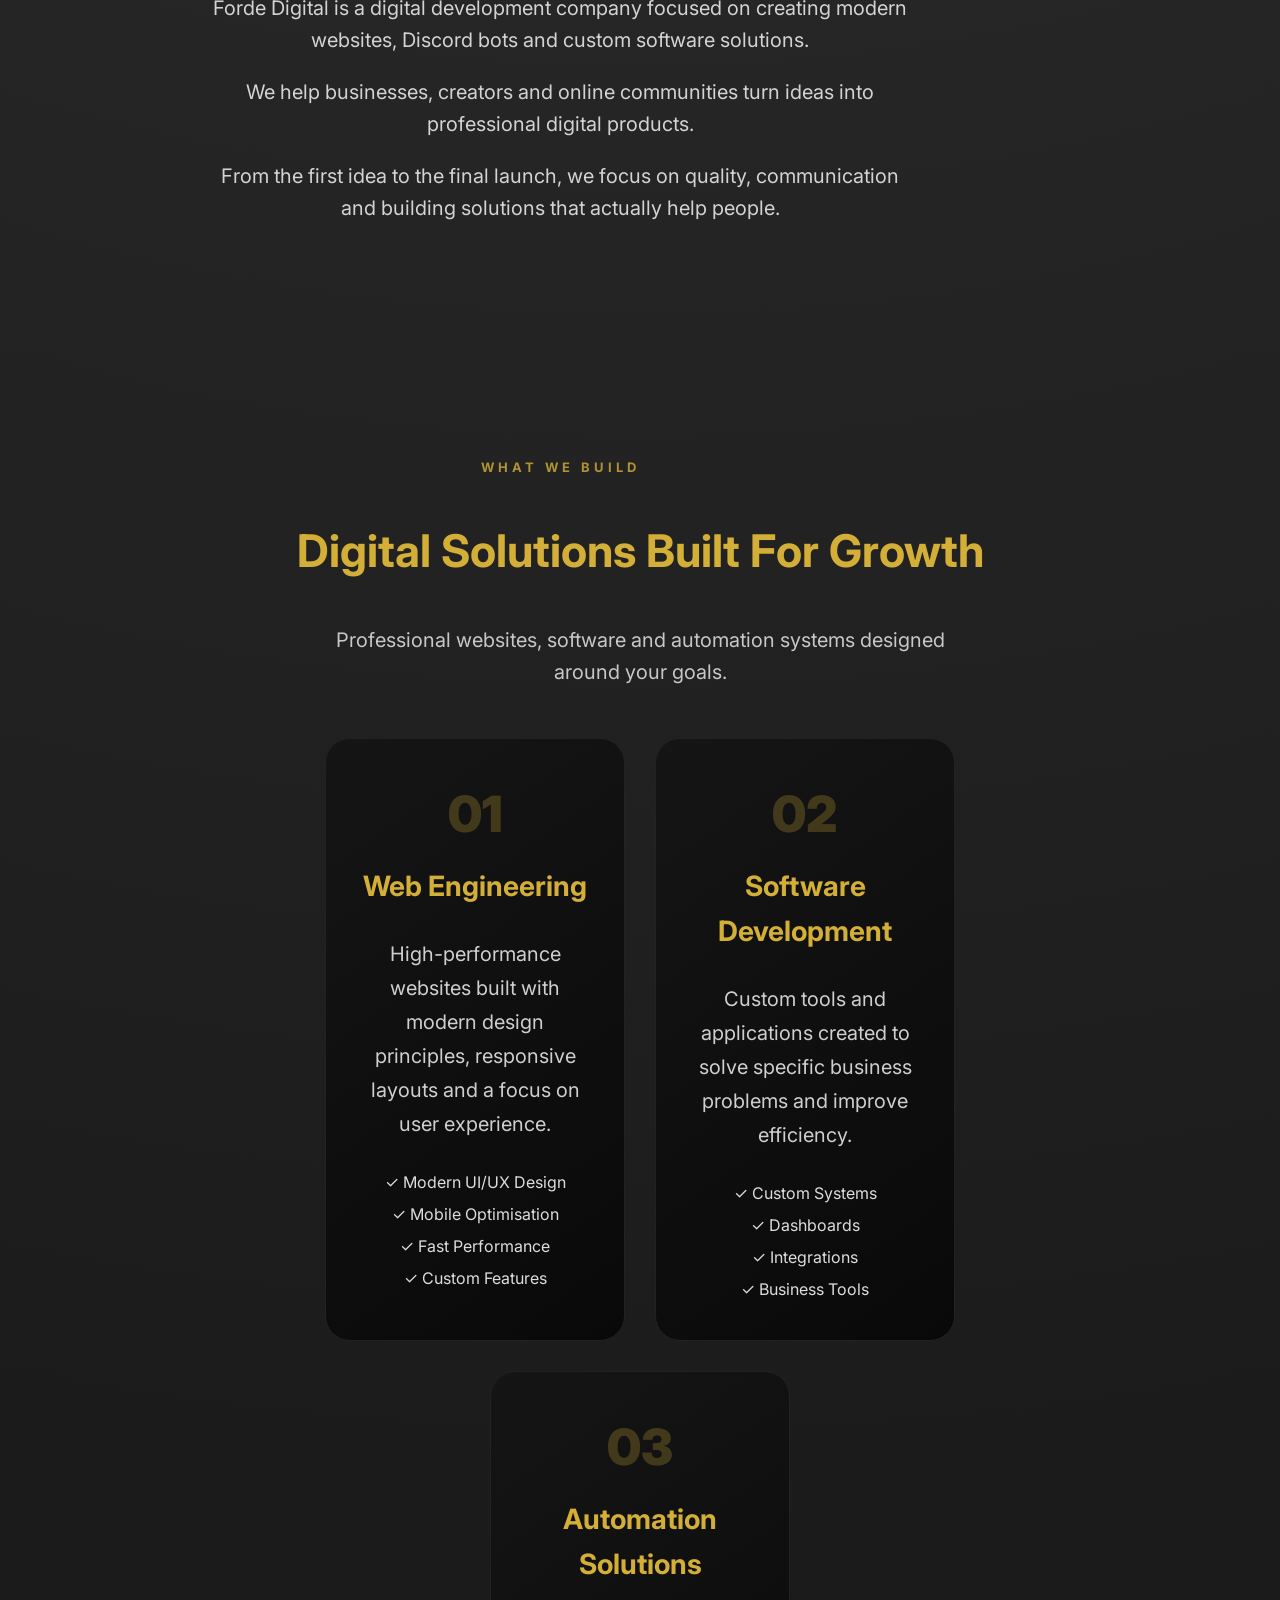
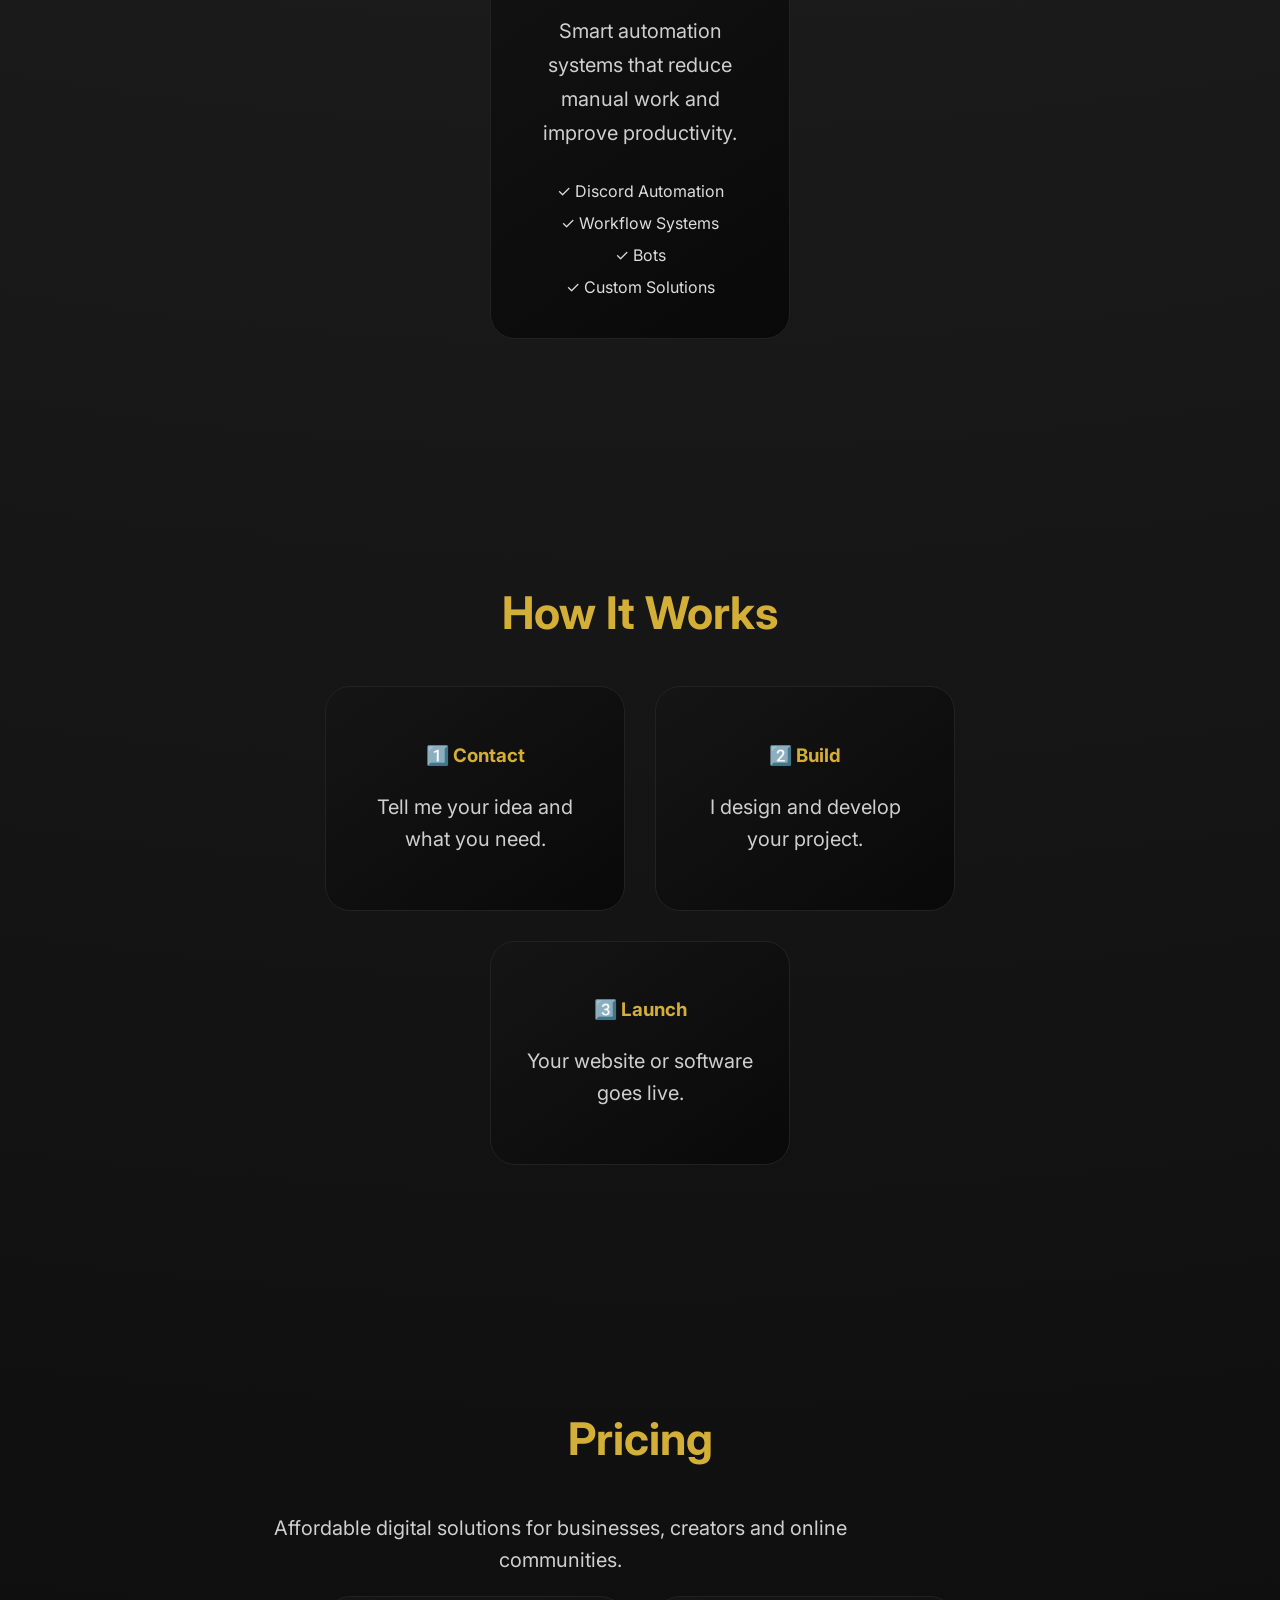
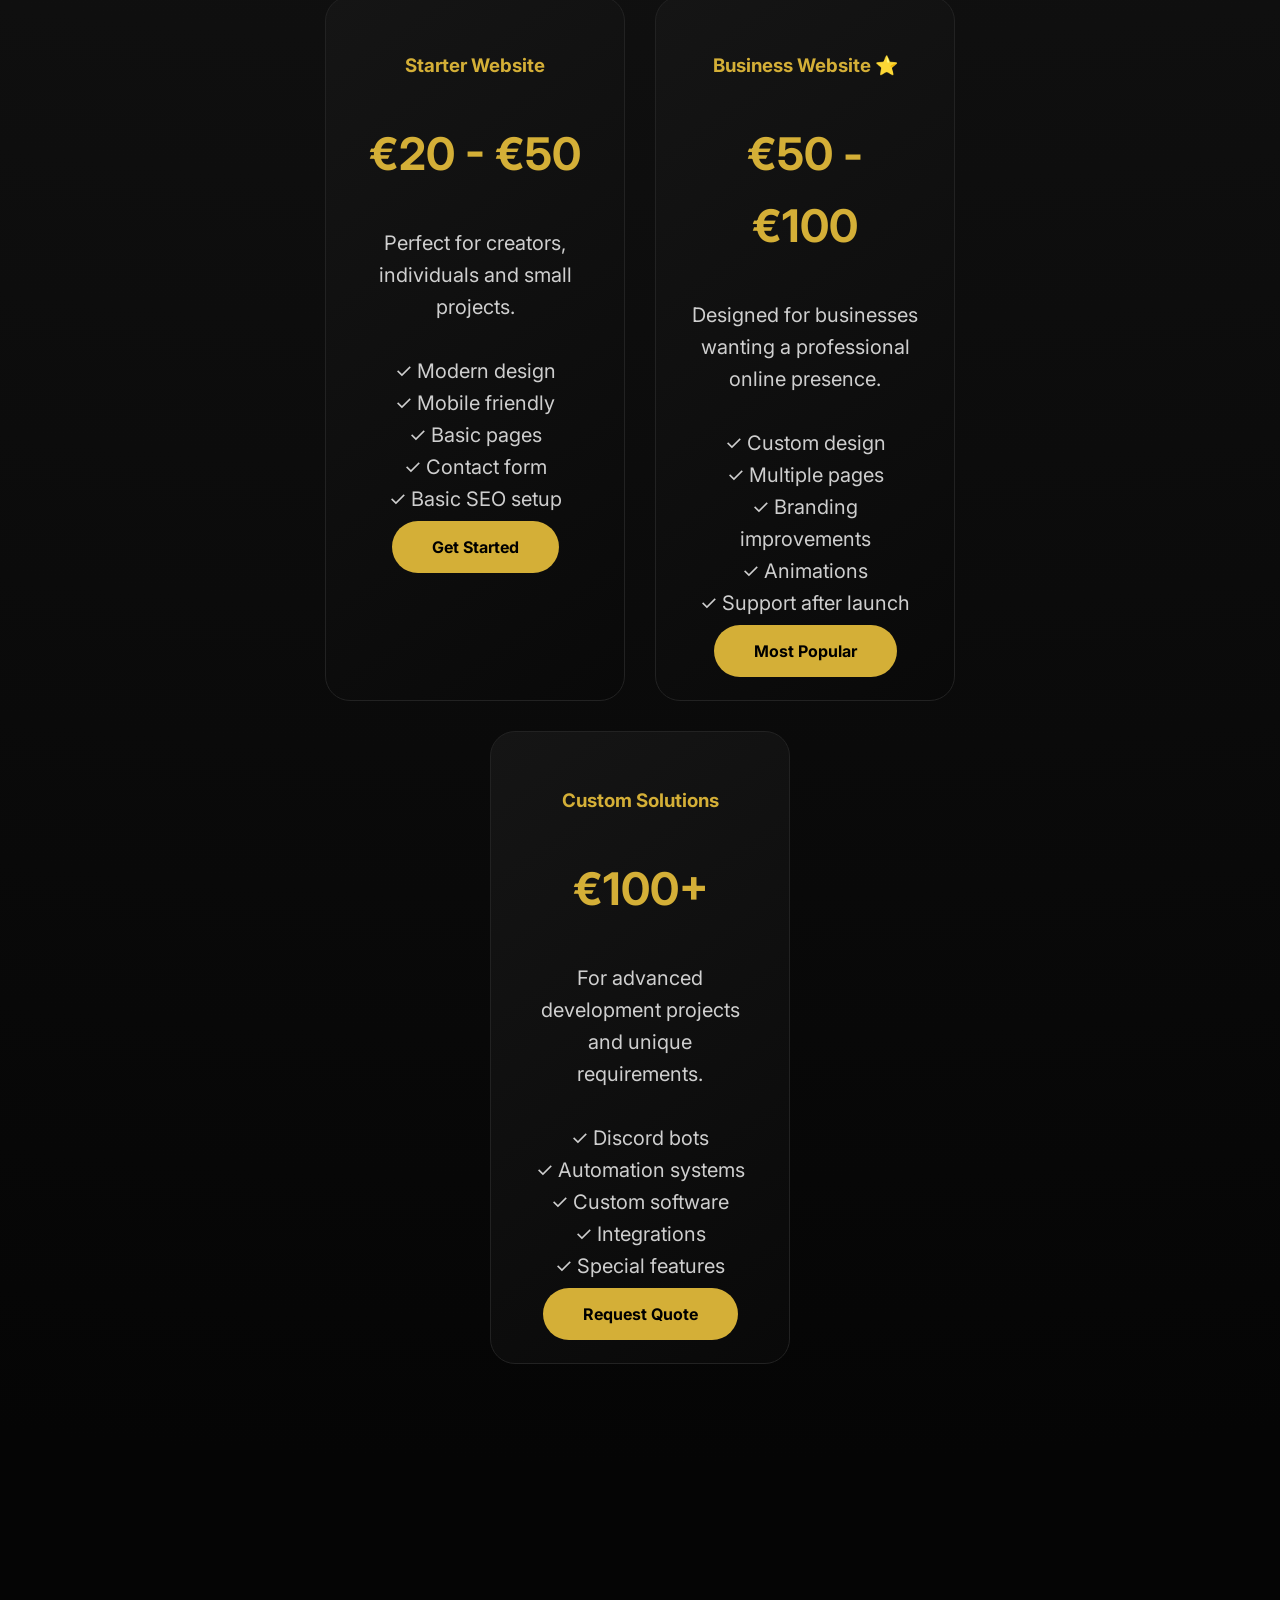
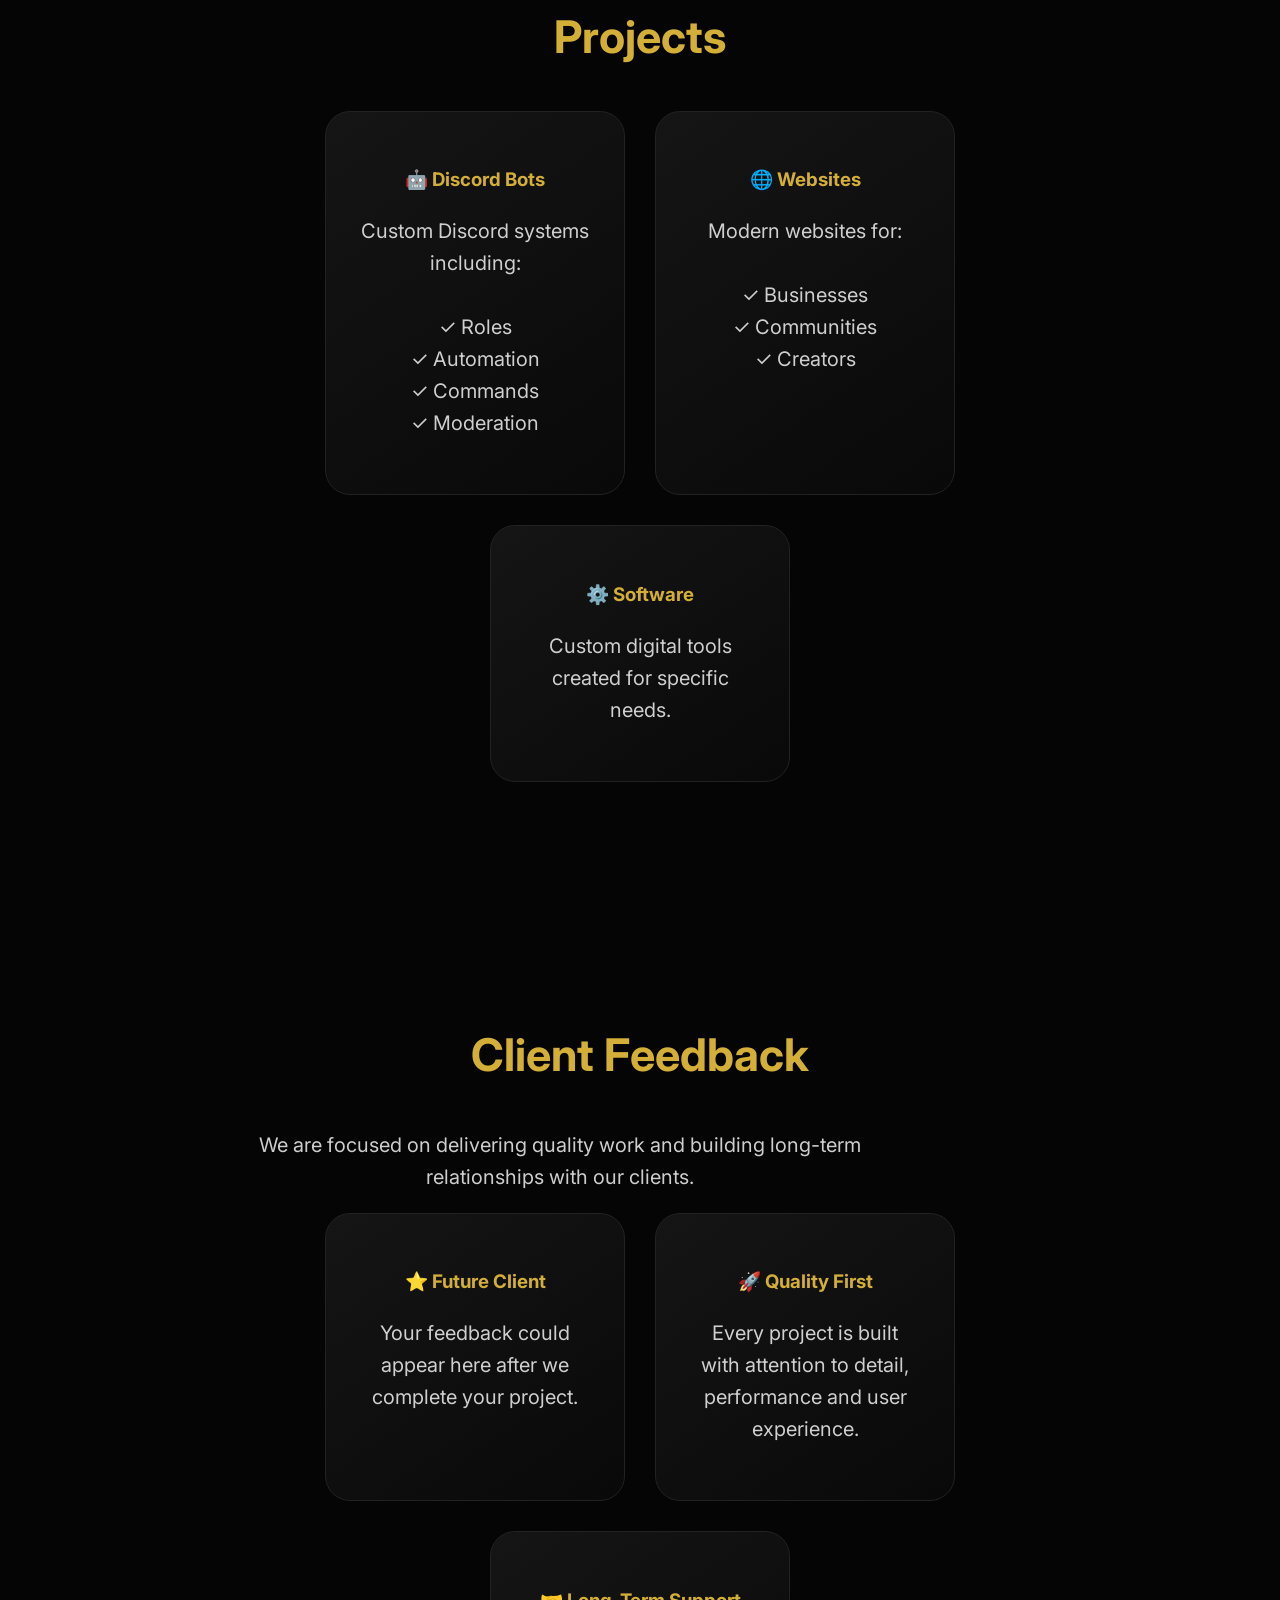
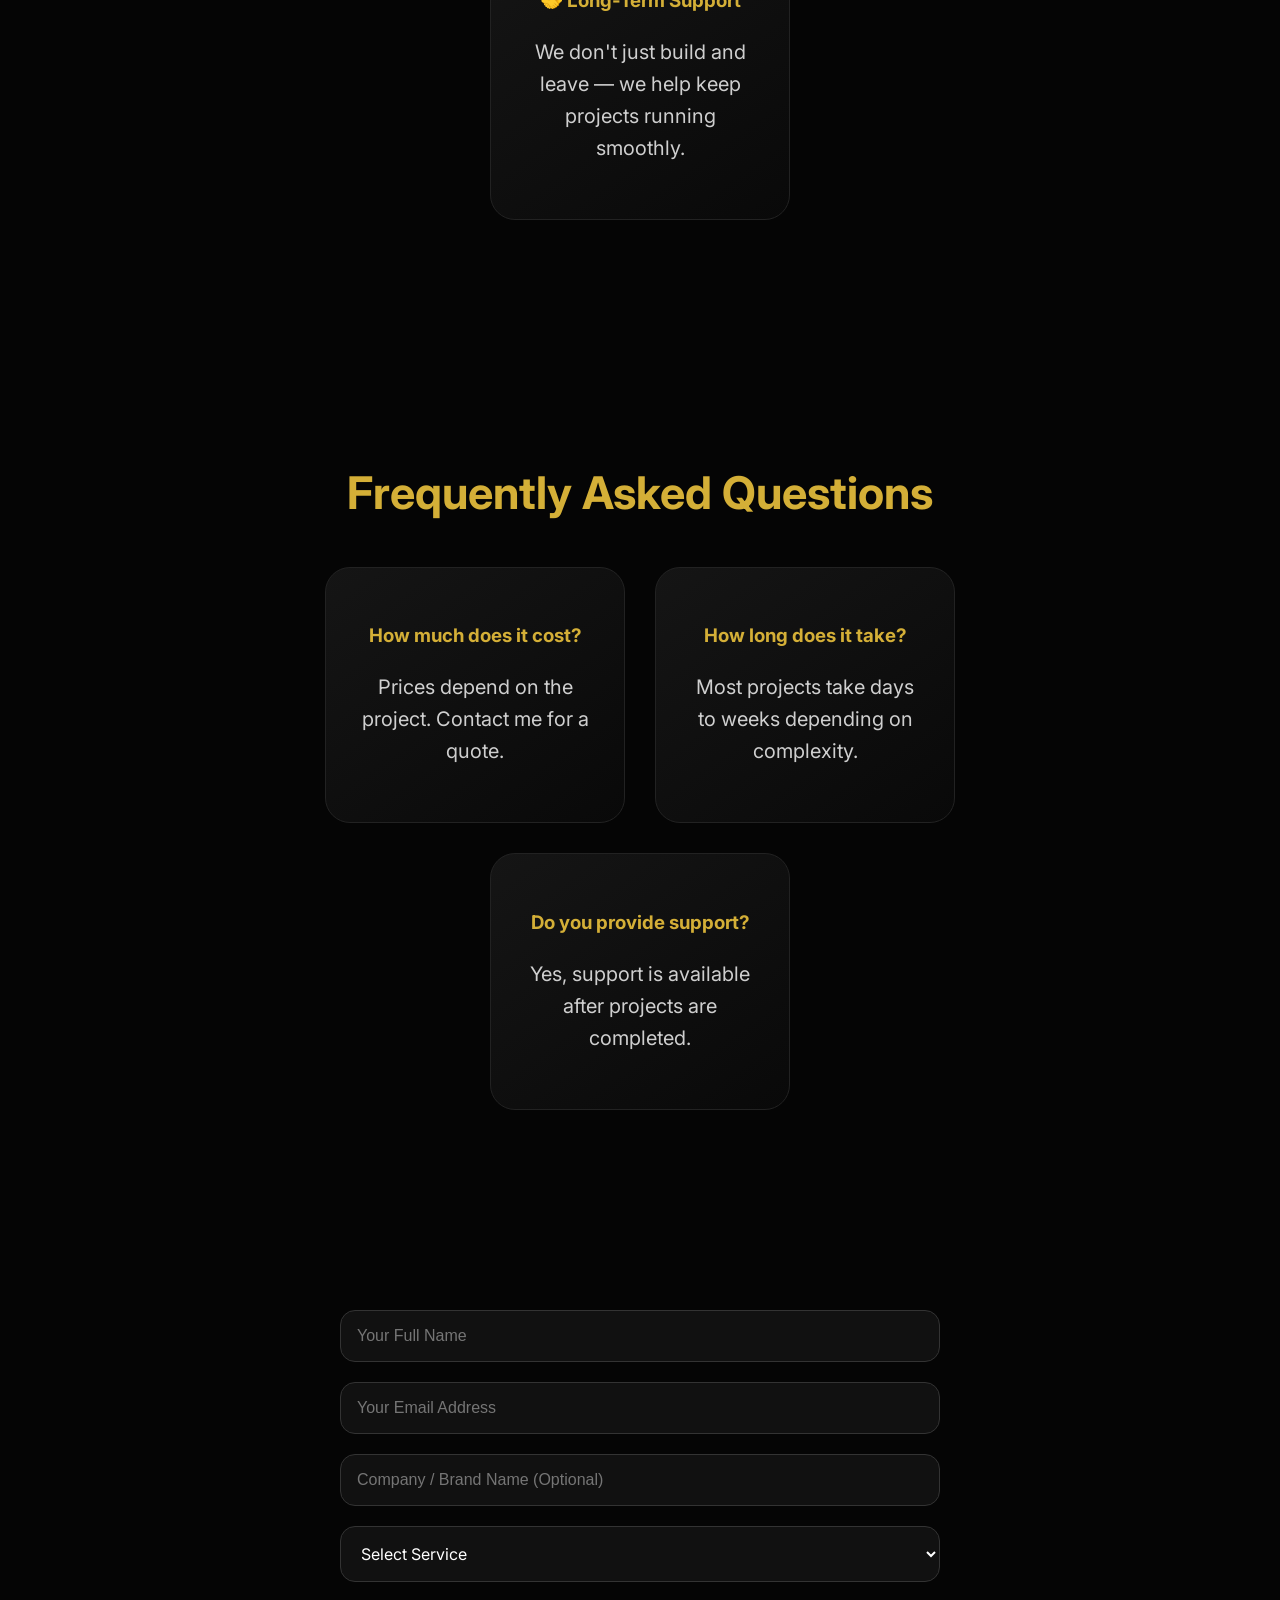
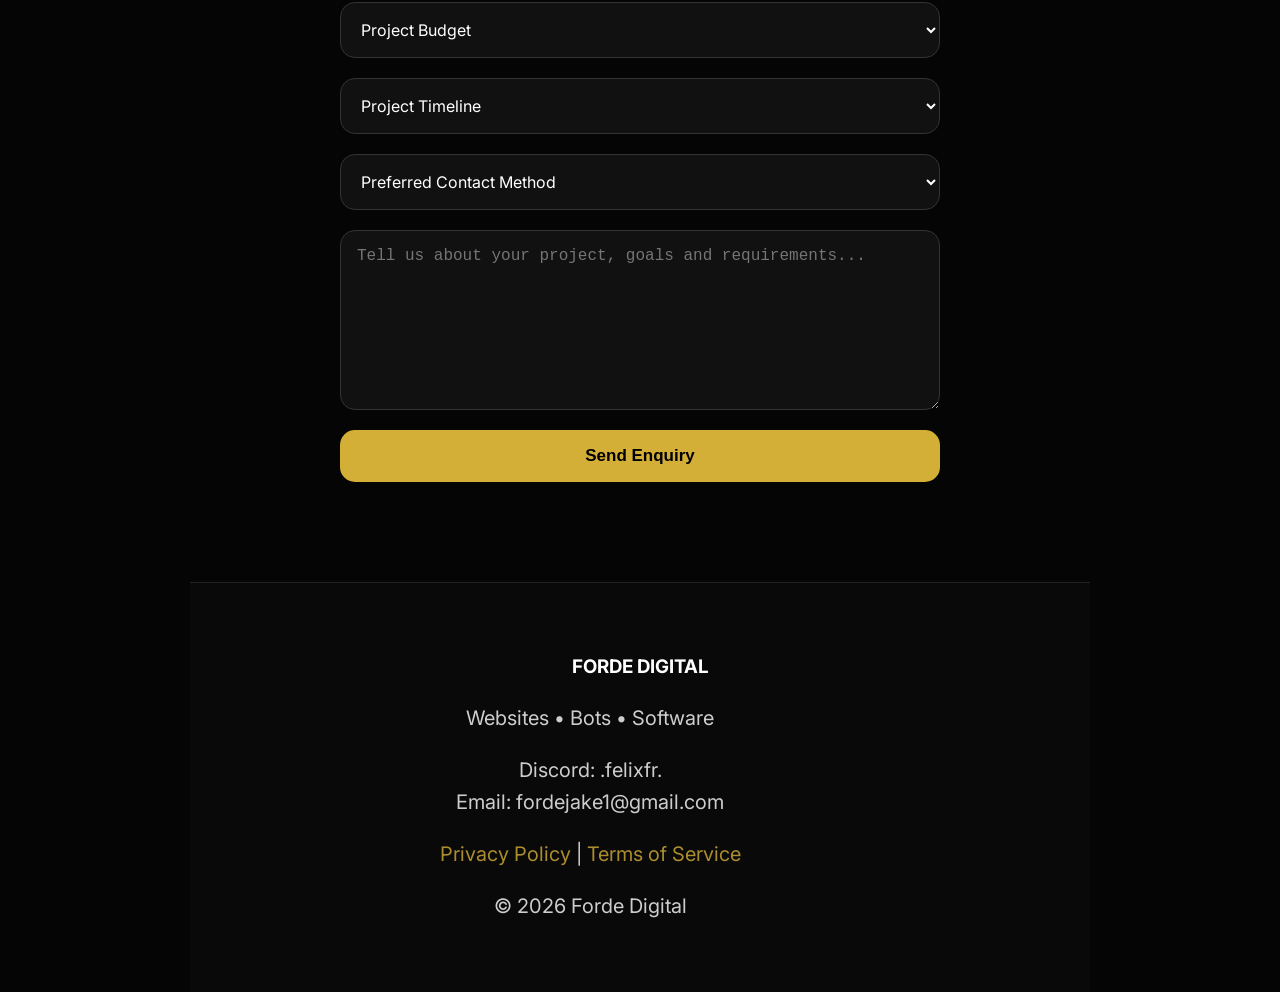
==== commit 56b4468a: "Resigned services section" ====
--- a/index.html
+++ b/index.html
@@ -3,37 +3,50 @@
 
 <head>
 
-<title>Forde Digital | Websites, Discord Bots & Software Development</title>
-
-
-<meta name="description" content="Forde Digital creates modern websites, Discord bots and custom software solutions for businesses, creators and online communities.">
-
-
-<meta name="keywords" content="Forde Digital, website development, web design, Discord bots, custom software, developer Ireland">
-
+<title>
+Forde Digital | Websites, Discord Bots & Software Development
+</title>
+
+<meta name="description" content="Forde Digital engineers modern websites, Discord bots and custom software solutions for businesses, creators and communities.">
+
+<meta name="viewport" content="width=device-width, initial-scale=1.0">
 
 <meta name="author" content="Forde Digital">
 
 
-<meta name="viewport" content="width=device-width, initial-scale=1.0">
-
-
-<meta property="og:title" content="Forde Digital | Digital Solutions">
-
-
-<meta property="og:description" content="Modern websites, Discord bots and custom software built for businesses and creators.">
-
-
-<meta property="og:type" content="website">
+<link rel="icon" type="image/png" href="favicon.png">
 
 
 <link rel="stylesheet" href="style.css">
 
 
+<link href="https://fonts.googleapis.com/css2?family=Inter:wght@400;500;600;700;900&display=swap" rel="stylesheet">
+
+
+<!-- Google Analytics -->
+
+<script async src="https://www.googletagmanager.com/gtag/js?id=G-E08TQ0BDH4"></script>
+
+<script>
+
+window.dataLayer = window.dataLayer || [];
+
+function gtag(){
+dataLayer.push(arguments);
+}
+
+gtag('js', new Date());
+
+gtag('config','G-E08TQ0BDH4');
+
+</script>
+
+
 </head>
 
 
 <body>
+
  <section>
 
 <h2>Why Choose Forde Digital?</h2>
@@ -176,28 +189,109 @@
 Websites • Discord Bots • Custom Software
 </h2>
 
-<p>
-Forde Digital creates modern digital experiences for businesses,
+<header class="hero">
+
+
+<div class="hero-glow"></div>
+
+
+<div class="hero-content">
+
+
+<p class="hero-tag">
+FORDE DIGITAL
+</p>
+
+
+<h1>
+Engineering
+<span>Modern Digital</span>
+Experiences
+</h1>
+
+
+<p class="hero-description">
+
+We design and develop high-performance websites,
+Discord solutions and custom software for businesses,
 creators and online communities.
-</p>
+
+</p>
+
 
 
 <div class="hero-buttons">
 
+
 <a href="#contact" class="button">
-Start A Project
+
+Start Your Project
+
 </a>
 
-<a href="#projects" class="secondary-button">
-View Projects
+
+<a href="#services" class="secondary-button">
+
+Explore Services
+
 </a>
 
-</div>
-
-</div>
+
+</div>
+
+
+
+<div class="hero-stats">
+
+
+<div>
+
+<strong>
+Fast
+</strong>
+
+<p>
+Development
+</p>
+
+</div>
+
+
+
+<div>
+
+<strong>
+Modern
+</strong>
+
+<p>
+Technology
+</p>
+
+</div>
+
+
+
+<div>
+
+<strong>
+Custom
+</strong>
+
+<p>
+Solutions
+</p>
+
+</div>
+
+
+</div>
+
+
+</div>
+
 
 </header>
-
 
 <section id="about">
 
@@ -247,85 +341,143 @@
 
 <section id="services">
 
-<h2>Our Services</h2>
-
-<p>
-Professional digital solutions built around your goals.
-</p>
+
+<p class="section-tag">
+WHAT WE BUILD
+</p>
+
+
+<h2>
+Digital Solutions Built For Growth
+</h2>
+
+
+<p class="section-description">
+Professional websites, software and automation systems
+designed around your goals.
+</p>
+
 
 
 <div class="cards">
 
 
-<div class="card">
-
-<h3>🌐 Website Development</h3>
-
-<p>
-Modern, responsive websites designed to help your business grow.
-</p>
-
-<br>
-
-<p>
-✓ Custom designs<br>
-✓ Mobile friendly<br>
-✓ Contact systems<br>
-✓ Fast performance
-</p>
-
-</div>
-
-
-
-
-<div class="card">
-
-<h3>🤖 Discord Bots</h3>
-
-<p>
-Custom bots that automate and improve your community.
-</p>
-
-<br>
-
-<p>
-✓ Moderation systems<br>
-✓ Tickets<br>
-✓ Custom commands<br>
-✓ Server automation
-</p>
-
-</div>
-
-
-
-
-<div class="card">
-
-<h3>⚙️ Custom Software</h3>
-
-<p>
-Tools and applications built specifically for your needs.
-</p>
-
-<br>
-
-<p>
-✓ Custom features<br>
-✓ Business tools<br>
+
+<div class="card service-card">
+
+
+<span>
+01
+</span>
+
+
+<h3>
+Web Engineering
+</h3>
+
+
+<p>
+
+High-performance websites built with
+modern design principles, responsive layouts
+and a focus on user experience.
+
+</p>
+
+
+<div class="service-list">
+
+✓ Modern UI/UX Design<br>
+✓ Mobile Optimisation<br>
+✓ Fast Performance<br>
+✓ Custom Features
+
+</div>
+
+
+</div>
+
+
+
+
+
+<div class="card service-card">
+
+
+<span>
+02
+</span>
+
+
+<h3>
+Software Development
+</h3>
+
+
+<p>
+
+Custom tools and applications created
+to solve specific business problems
+and improve efficiency.
+
+</p>
+
+
+<div class="service-list">
+
+✓ Custom Systems<br>
 ✓ Dashboards<br>
-✓ Automation
-</p>
-
-</div>
+✓ Integrations<br>
+✓ Business Tools
+
+</div>
+
+
+</div>
+
+
+
+
+
+<div class="card service-card">
+
+
+<span>
+03
+</span>
+
+
+<h3>
+Automation Solutions
+</h3>
+
+
+<p>
+
+Smart automation systems that reduce
+manual work and improve productivity.
+
+</p>
+
+
+<div class="service-list">
+
+✓ Discord Automation<br>
+✓ Workflow Systems<br>
+✓ Bots<br>
+✓ Custom Solutions
+
+</div>
+
+
+</div>
+
 
 
 </div>
 
 
 </section>
-
 
 
 
@@ -688,7 +840,8 @@
 <section id="contact">
 
 
-<form class="contact-form">
+<form class="contact-form" action="https://formspree.io/f/mrenodjp" method="POST">
+<input type="hidden" name="subject" value="New Forde Digital Enquiry">
 
 
 <input 
--- a/style.css
+++ b/style.css
@@ -1122,4 +1122,473 @@
 
 box-shadow:0 10px 30px rgba(212,175,55,.4);
 
+}
+/* =========================
+   MOBILE IMPROVEMENTS
+========================= */
+
+
+@media (max-width:700px) {
+
+
+/* NAVBAR */
+
+nav {
+
+    padding:15px 20px;
+
+    flex-direction:column;
+
+    gap:20px;
+
+}
+
+
+.brand h2 {
+
+    font-size:18px;
+
+}
+
+
+.brand img {
+
+    width:40px;
+
+    height:40px;
+
+}
+
+
+.nav-links {
+
+    flex-wrap:wrap;
+
+    justify-content:center;
+
+    gap:15px;
+
+}
+
+
+.nav-links a {
+
+    font-size:14px;
+
+}
+
+
+
+/* HERO */
+
+header h1 {
+
+    font-size:42px;
+
+    line-height:1.1;
+
+}
+
+
+header h2 {
+
+    font-size:18px;
+
+}
+
+
+.hero-logo {
+
+    width:100px;
+
+    height:100px;
+
+}
+
+
+
+/* BUTTONS */
+
+.hero-buttons {
+
+    flex-direction:column;
+
+    align-items:center;
+
+}
+
+
+.button,
+.secondary-button {
+
+    width:80%;
+
+    text-align:center;
+
+}
+
+
+
+/* SECTIONS */
+
+section {
+
+    padding:60px 20px;
+
+}
+
+
+section h2 {
+
+    font-size:32px;
+
+}
+
+
+
+/* CARDS */
+
+.cards {
+
+    grid-template-columns:1fr;
+
+    gap:20px;
+
+}
+
+
+.card {
+
+    padding:25px;
+
+}
+
+
+
+/* PRICING */
+
+.card h2 {
+
+    font-size:28px;
+
+}
+
+
+
+/* CONTACT FORM */
+
+.contact-form {
+
+    width:100%;
+
+}
+
+
+.contact-form input,
+.contact-form textarea,
+.contact-form select,
+.contact-form button {
+
+    width:100%;
+
+}
+
+
+
+/* LEGAL PAGES */
+
+.legal-box {
+
+    padding:20px;
+
+}
+
+
+.legal-page h1 {
+
+    font-size:38px;
+
+}
+
+
+
+}
+/* PREMIUM HERO */
+
+
+.hero {
+
+min-height:90vh;
+
+display:flex;
+
+align-items:center;
+
+justify-content:center;
+
+position:relative;
+
+overflow:hidden;
+
+text-align:center;
+
+}
+
+
+
+.hero-glow {
+
+position:absolute;
+
+width:500px;
+
+height:500px;
+
+background:radial-gradient(circle, rgba(212,175,55,.25), transparent 70%);
+
+filter:blur(40px);
+
+animation:pulse 6s infinite;
+
+}
+
+
+
+.hero-content {
+
+position:relative;
+
+z-index:2;
+
+max-width:900px;
+
+}
+
+
+
+.hero-tag {
+
+letter-spacing:5px;
+
+font-size:14px;
+
+color:#d4af37;
+
+font-weight:700;
+
+}
+
+
+
+.hero h1 {
+
+font-size:80px;
+
+line-height:1;
+
+font-weight:900;
+
+}
+
+
+
+.hero h1 span {
+
+color:#d4af37;
+
+}
+
+
+
+.hero-description {
+
+font-size:20px;
+
+max-width:700px;
+
+margin:30px auto;
+
+opacity:.8;
+
+}
+
+
+
+.hero-stats {
+
+display:flex;
+
+justify-content:center;
+
+gap:60px;
+
+margin-top:60px;
+
+}
+
+
+
+.hero-stats strong {
+
+font-size:28px;
+
+color:#d4af37;
+
+}
+
+
+
+.hero-stats p {
+
+margin:5px;
+
+opacity:.7;
+
+}
+
+
+
+@keyframes pulse {
+
+0%,100%{
+
+transform:scale(1);
+
+opacity:.5;
+
+}
+
+
+50%{
+
+transform:scale(1.2);
+
+opacity:1;
+
+}
+
+}
+
+
+
+/* MOBILE */
+
+@media(max-width:700px){
+
+
+.hero h1{
+
+font-size:45px;
+
+}
+
+
+.hero-description{
+
+font-size:16px;
+
+}
+
+
+.hero-stats{
+
+gap:20px;
+
+flex-wrap:wrap;
+
+}
+
+
+}
+/* SERVICES PREMIUM DESIGN */
+
+
+.section-tag {
+
+color:#d4af37;
+
+letter-spacing:4px;
+
+font-size:13px;
+
+font-weight:700;
+
+text-align:center;
+
+}
+
+
+
+.section-description {
+
+max-width:650px;
+
+margin:20px auto 50px;
+
+opacity:.75;
+
+}
+
+
+
+.service-card {
+
+position:relative;
+
+overflow:hidden;
+
+}
+
+
+
+.service-card span {
+
+font-size:50px;
+
+font-weight:900;
+
+color:rgba(212,175,55,.25);
+
+}
+
+
+
+.service-card h3 {
+
+font-size:28px;
+
+margin-top:10px;
+
+}
+
+
+
+.service-card p {
+
+line-height:1.7;
+
+opacity:.8;
+
+}
+
+
+
+.service-list {
+
+margin-top:25px;
+
+line-height:2;
+
+color:#ddd;
+
+}
+
+
+
+.service-card:hover {
+
+transform:translateY(-10px);
+
+border-color:#d4af37;
+
 }
--- a/style.css
+++ b/style.css
@@ -1122,4 +1122,473 @@
 
 box-shadow:0 10px 30px rgba(212,175,55,.4);
 
+}
+/* =========================
+   MOBILE IMPROVEMENTS
+========================= */
+
+
+@media (max-width:700px) {
+
+
+/* NAVBAR */
+
+nav {
+
+    padding:15px 20px;
+
+    flex-direction:column;
+
+    gap:20px;
+
+}
+
+
+.brand h2 {
+
+    font-size:18px;
+
+}
+
+
+.brand img {
+
+    width:40px;
+
+    height:40px;
+
+}
+
+
+.nav-links {
+
+    flex-wrap:wrap;
+
+    justify-content:center;
+
+    gap:15px;
+
+}
+
+
+.nav-links a {
+
+    font-size:14px;
+
+}
+
+
+
+/* HERO */
+
+header h1 {
+
+    font-size:42px;
+
+    line-height:1.1;
+
+}
+
+
+header h2 {
+
+    font-size:18px;
+
+}
+
+
+.hero-logo {
+
+    width:100px;
+
+    height:100px;
+
+}
+
+
+
+/* BUTTONS */
+
+.hero-buttons {
+
+    flex-direction:column;
+
+    align-items:center;
+
+}
+
+
+.button,
+.secondary-button {
+
+    width:80%;
+
+    text-align:center;
+
+}
+
+
+
+/* SECTIONS */
+
+section {
+
+    padding:60px 20px;
+
+}
+
+
+section h2 {
+
+    font-size:32px;
+
+}
+
+
+
+/* CARDS */
+
+.cards {
+
+    grid-template-columns:1fr;
+
+    gap:20px;
+
+}
+
+
+.card {
+
+    padding:25px;
+
+}
+
+
+
+/* PRICING */
+
+.card h2 {
+
+    font-size:28px;
+
+}
+
+
+
+/* CONTACT FORM */
+
+.contact-form {
+
+    width:100%;
+
+}
+
+
+.contact-form input,
+.contact-form textarea,
+.contact-form select,
+.contact-form button {
+
+    width:100%;
+
+}
+
+
+
+/* LEGAL PAGES */
+
+.legal-box {
+
+    padding:20px;
+
+}
+
+
+.legal-page h1 {
+
+    font-size:38px;
+
+}
+
+
+
+}
+/* PREMIUM HERO */
+
+
+.hero {
+
+min-height:90vh;
+
+display:flex;
+
+align-items:center;
+
+justify-content:center;
+
+position:relative;
+
+overflow:hidden;
+
+text-align:center;
+
+}
+
+
+
+.hero-glow {
+
+position:absolute;
+
+width:500px;
+
+height:500px;
+
+background:radial-gradient(circle, rgba(212,175,55,.25), transparent 70%);
+
+filter:blur(40px);
+
+animation:pulse 6s infinite;
+
+}
+
+
+
+.hero-content {
+
+position:relative;
+
+z-index:2;
+
+max-width:900px;
+
+}
+
+
+
+.hero-tag {
+
+letter-spacing:5px;
+
+font-size:14px;
+
+color:#d4af37;
+
+font-weight:700;
+
+}
+
+
+
+.hero h1 {
+
+font-size:80px;
+
+line-height:1;
+
+font-weight:900;
+
+}
+
+
+
+.hero h1 span {
+
+color:#d4af37;
+
+}
+
+
+
+.hero-description {
+
+font-size:20px;
+
+max-width:700px;
+
+margin:30px auto;
+
+opacity:.8;
+
+}
+
+
+
+.hero-stats {
+
+display:flex;
+
+justify-content:center;
+
+gap:60px;
+
+margin-top:60px;
+
+}
+
+
+
+.hero-stats strong {
+
+font-size:28px;
+
+color:#d4af37;
+
+}
+
+
+
+.hero-stats p {
+
+margin:5px;
+
+opacity:.7;
+
+}
+
+
+
+@keyframes pulse {
+
+0%,100%{
+
+transform:scale(1);
+
+opacity:.5;
+
+}
+
+
+50%{
+
+transform:scale(1.2);
+
+opacity:1;
+
+}
+
+}
+
+
+
+/* MOBILE */
+
+@media(max-width:700px){
+
+
+.hero h1{
+
+font-size:45px;
+
+}
+
+
+.hero-description{
+
+font-size:16px;
+
+}
+
+
+.hero-stats{
+
+gap:20px;
+
+flex-wrap:wrap;
+
+}
+
+
+}
+/* SERVICES PREMIUM DESIGN */
+
+
+.section-tag {
+
+color:#d4af37;
+
+letter-spacing:4px;
+
+font-size:13px;
+
+font-weight:700;
+
+text-align:center;
+
+}
+
+
+
+.section-description {
+
+max-width:650px;
+
+margin:20px auto 50px;
+
+opacity:.75;
+
+}
+
+
+
+.service-card {
+
+position:relative;
+
+overflow:hidden;
+
+}
+
+
+
+.service-card span {
+
+font-size:50px;
+
+font-weight:900;
+
+color:rgba(212,175,55,.25);
+
+}
+
+
+
+.service-card h3 {
+
+font-size:28px;
+
+margin-top:10px;
+
+}
+
+
+
+.service-card p {
+
+line-height:1.7;
+
+opacity:.8;
+
+}
+
+
+
+.service-list {
+
+margin-top:25px;
+
+line-height:2;
+
+color:#ddd;
+
+}
+
+
+
+.service-card:hover {
+
+transform:translateY(-10px);
+
+border-color:#d4af37;
+
 }
